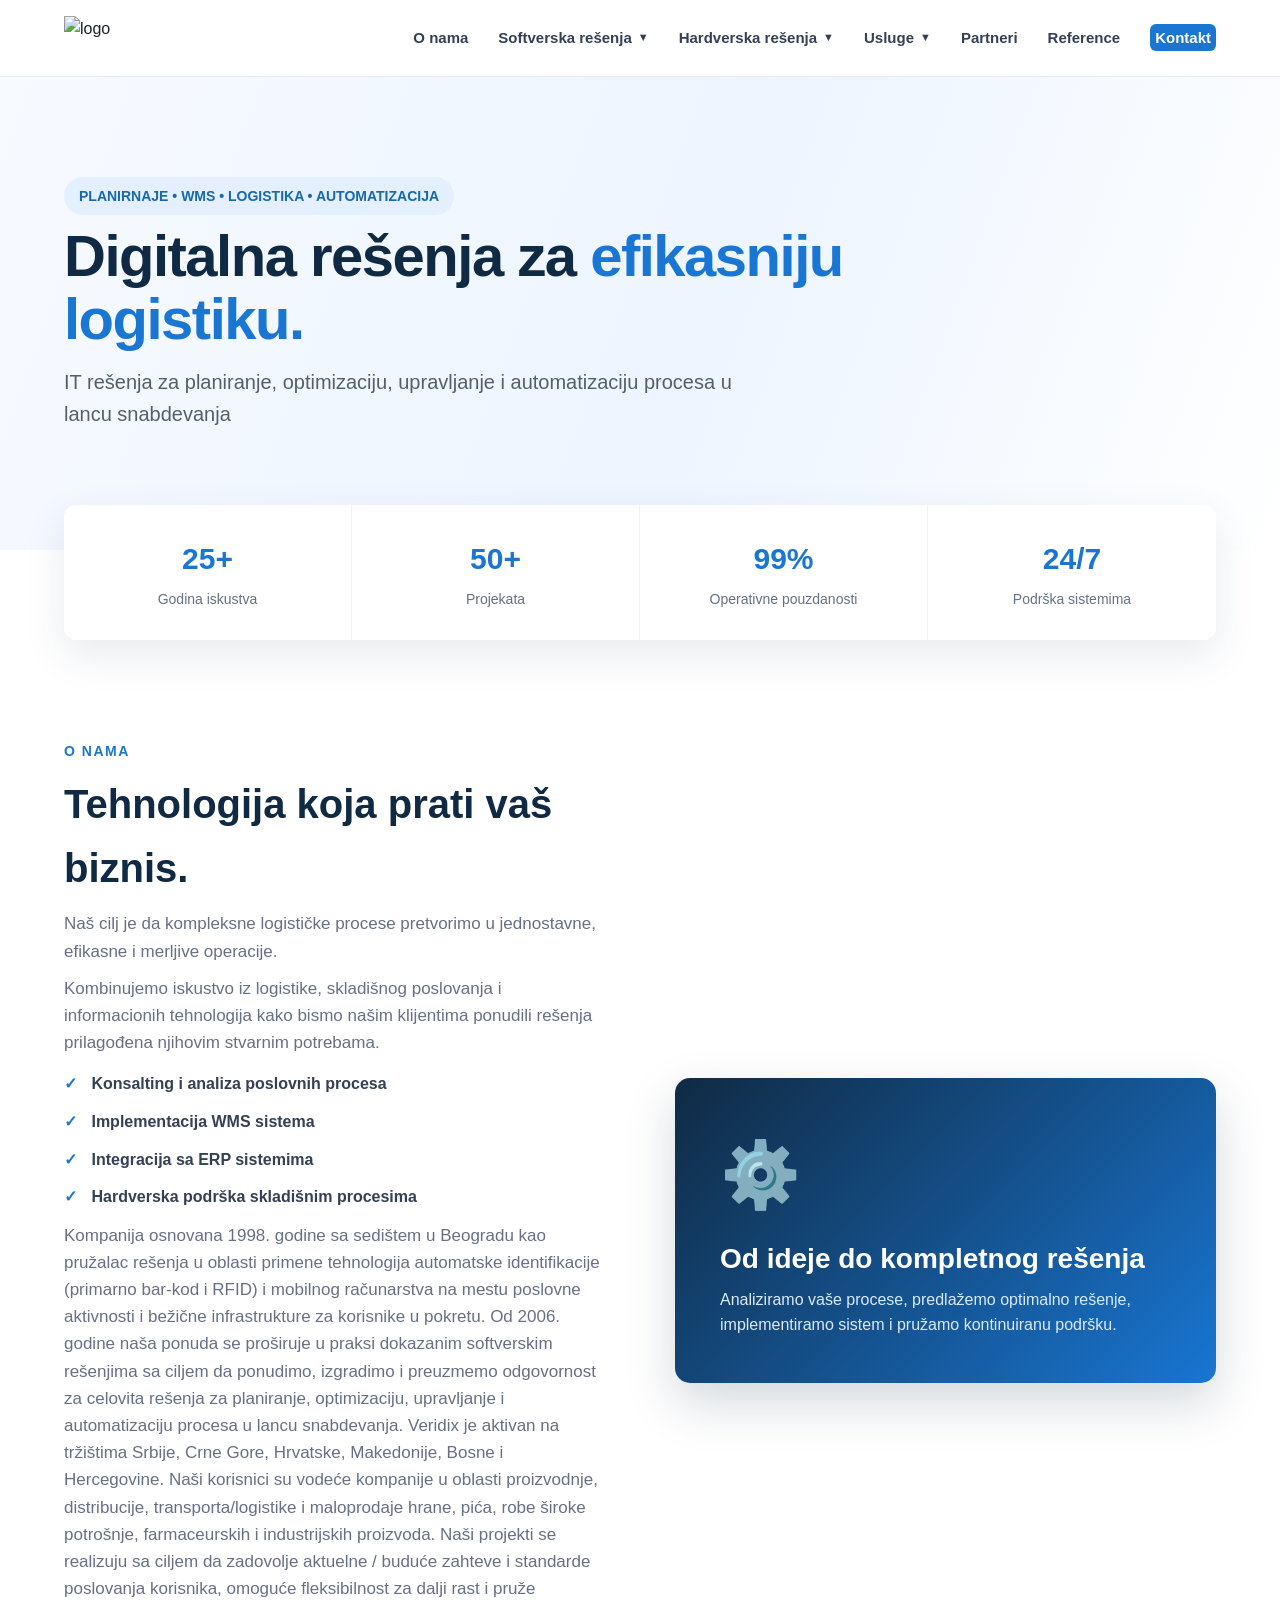
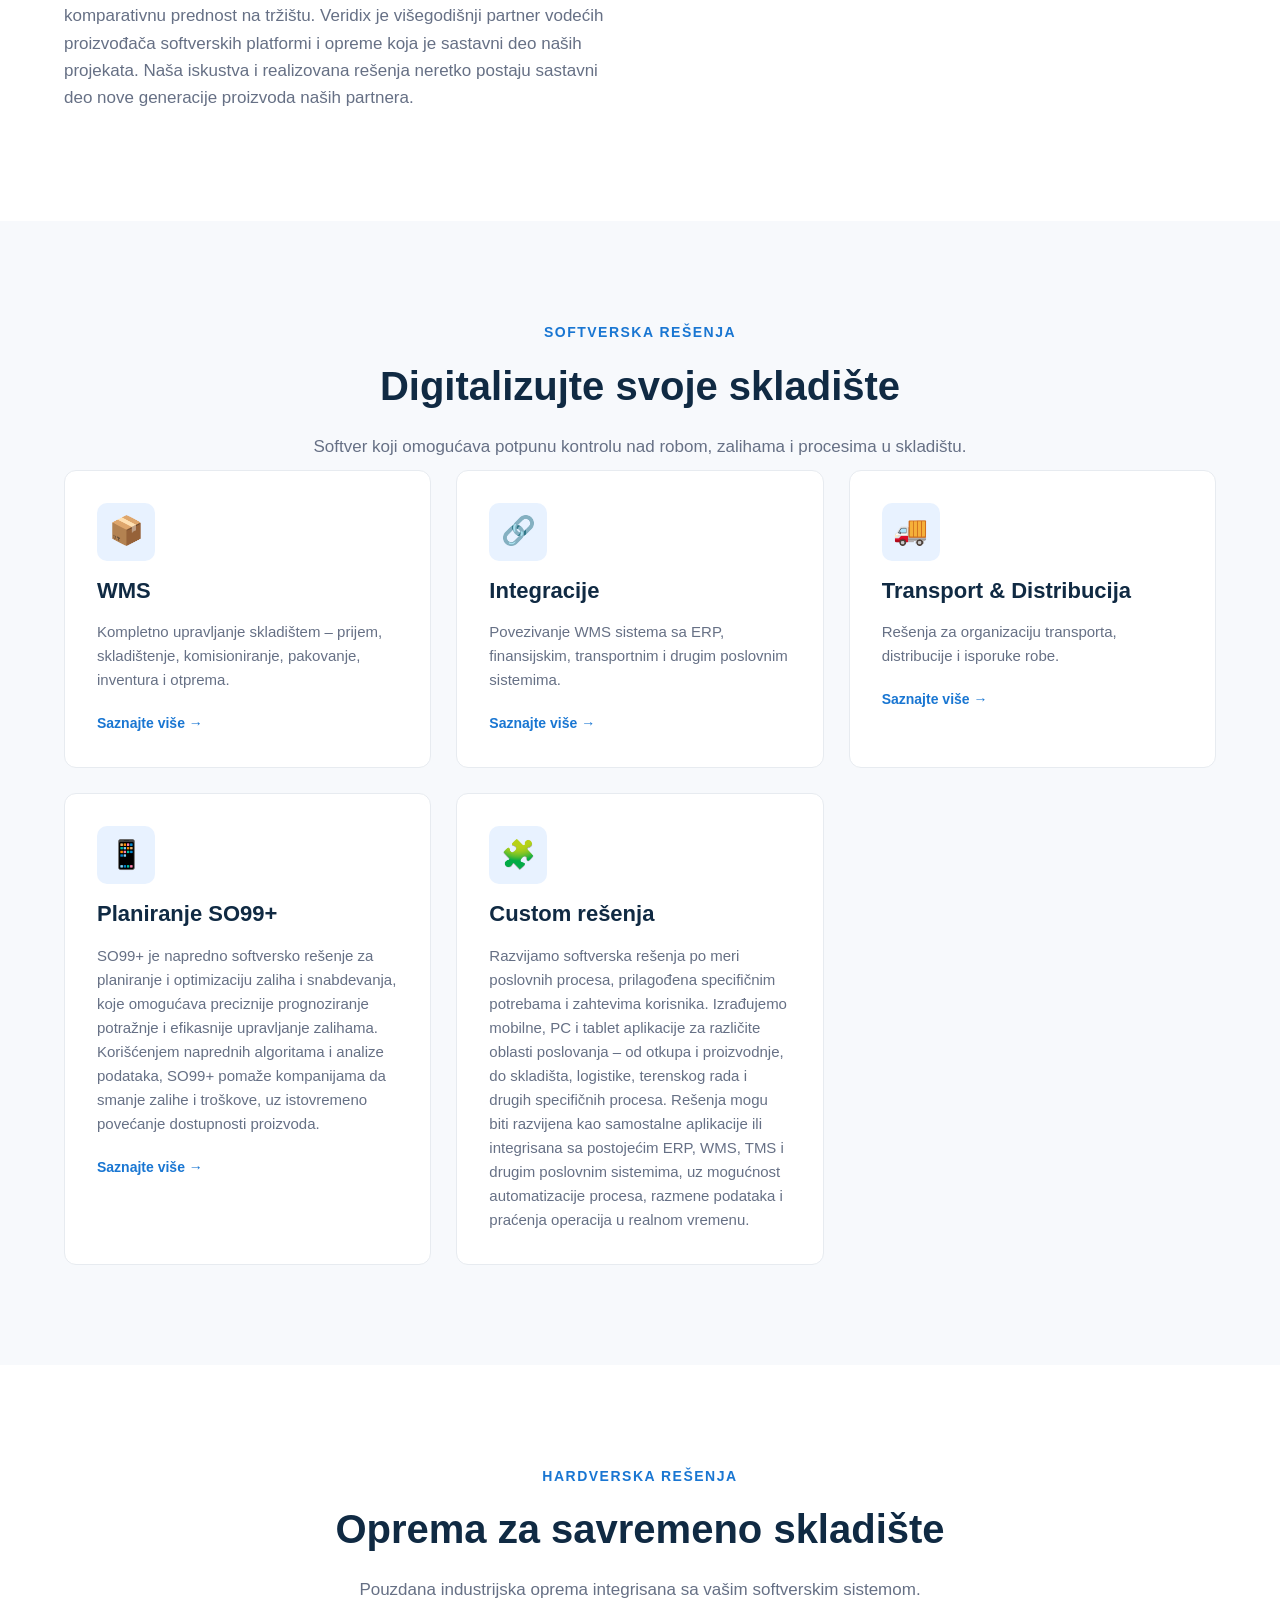
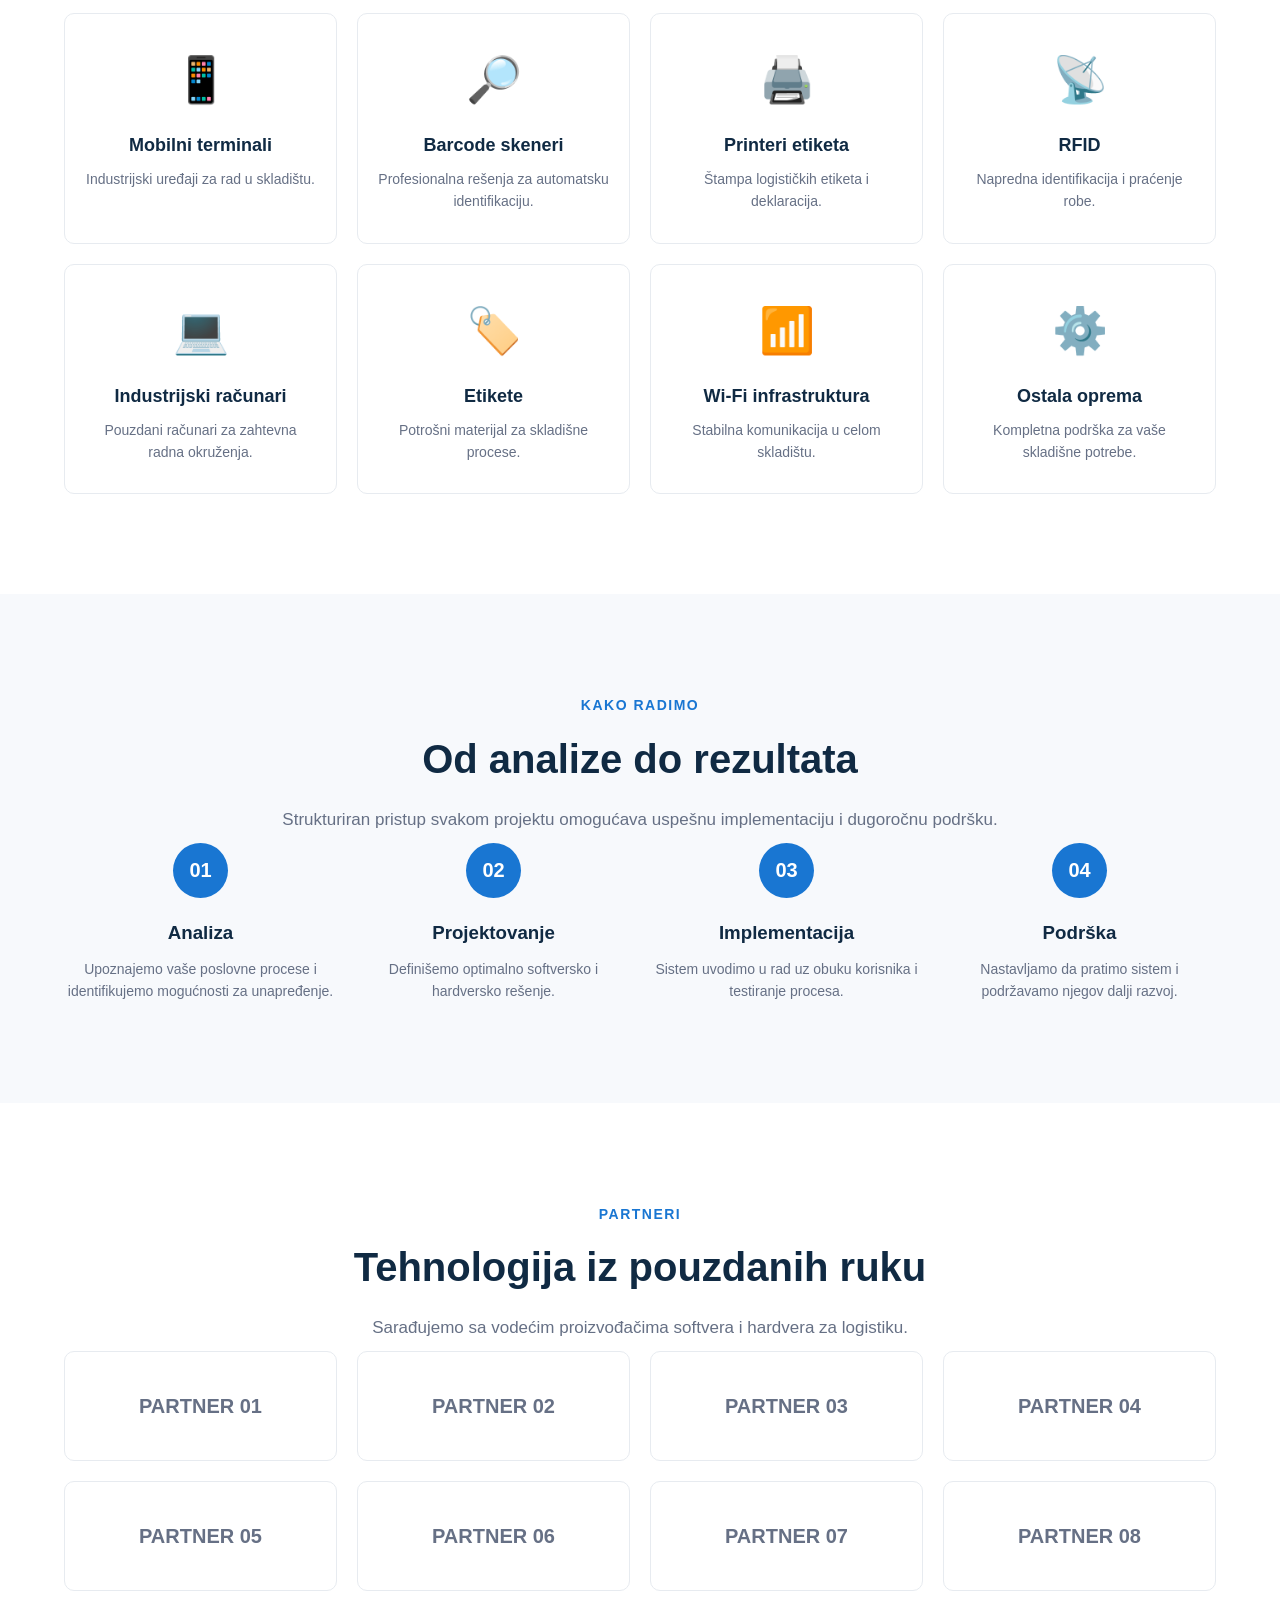
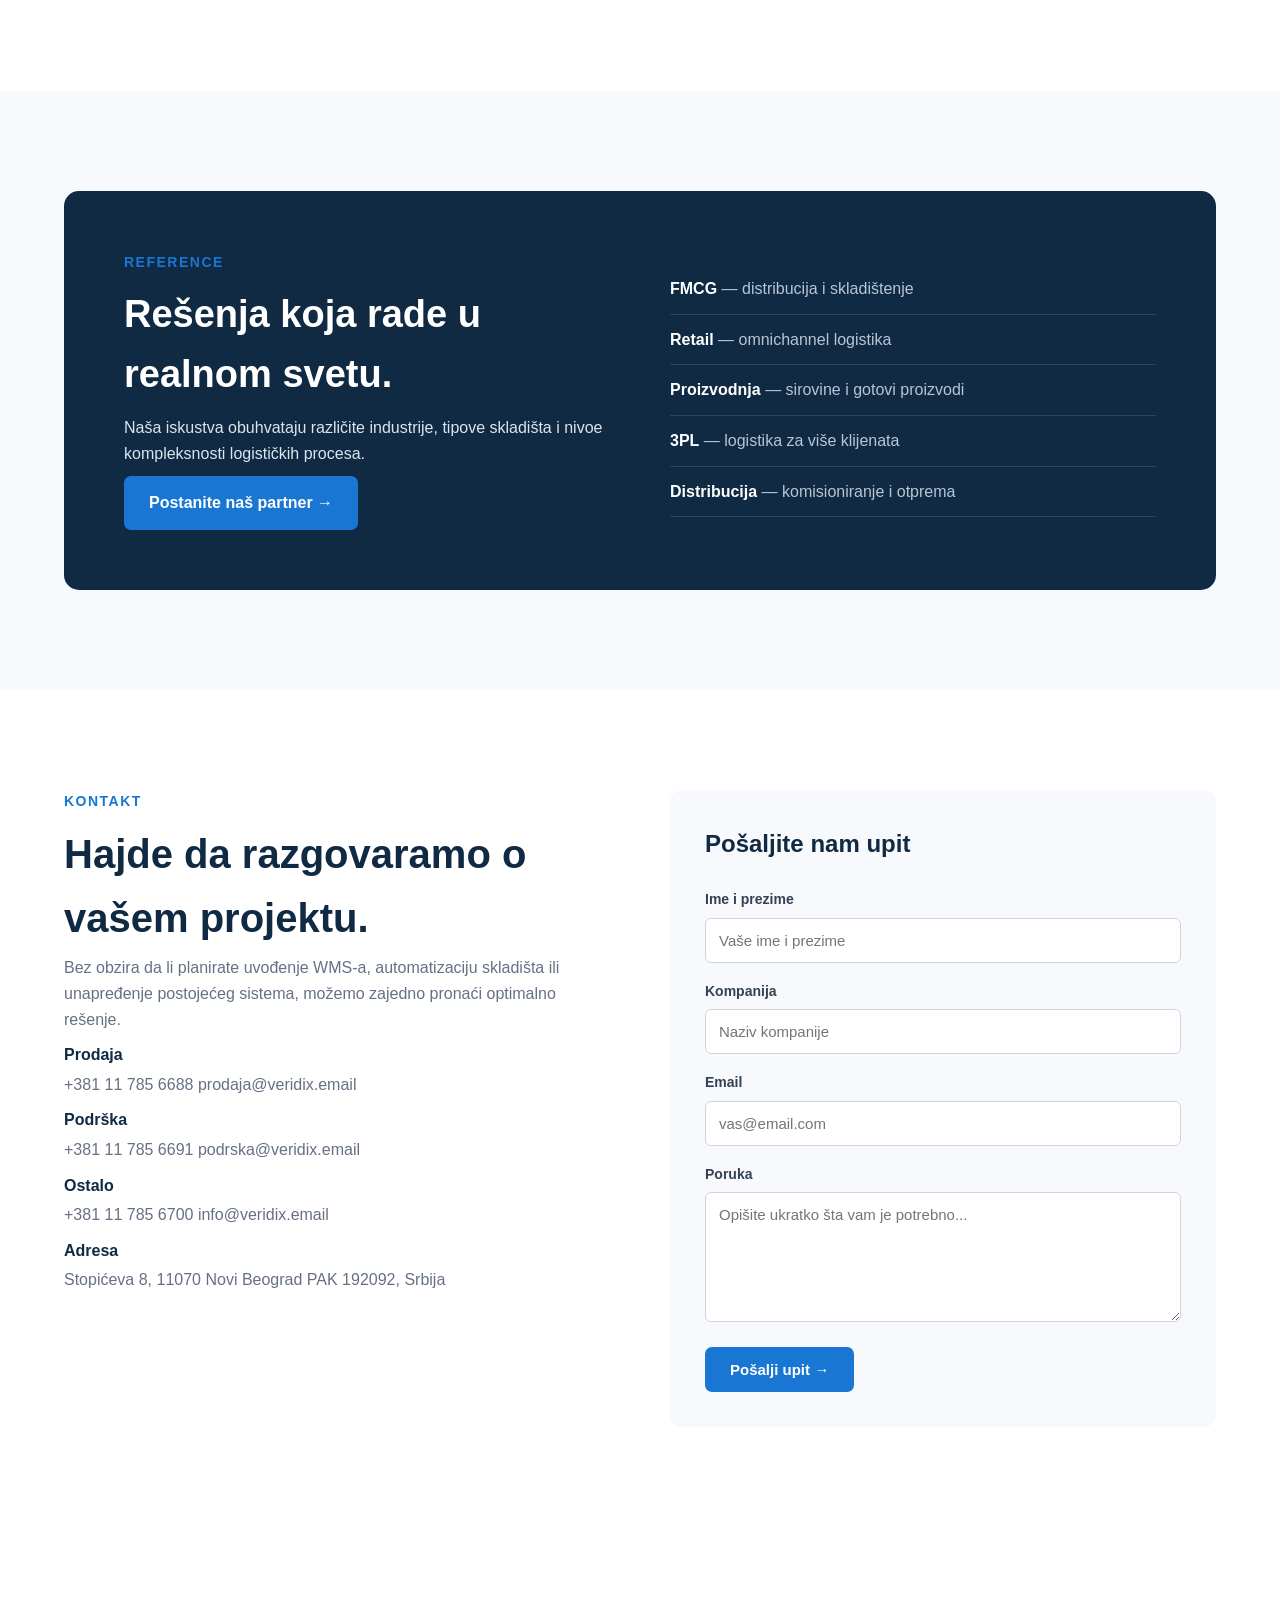
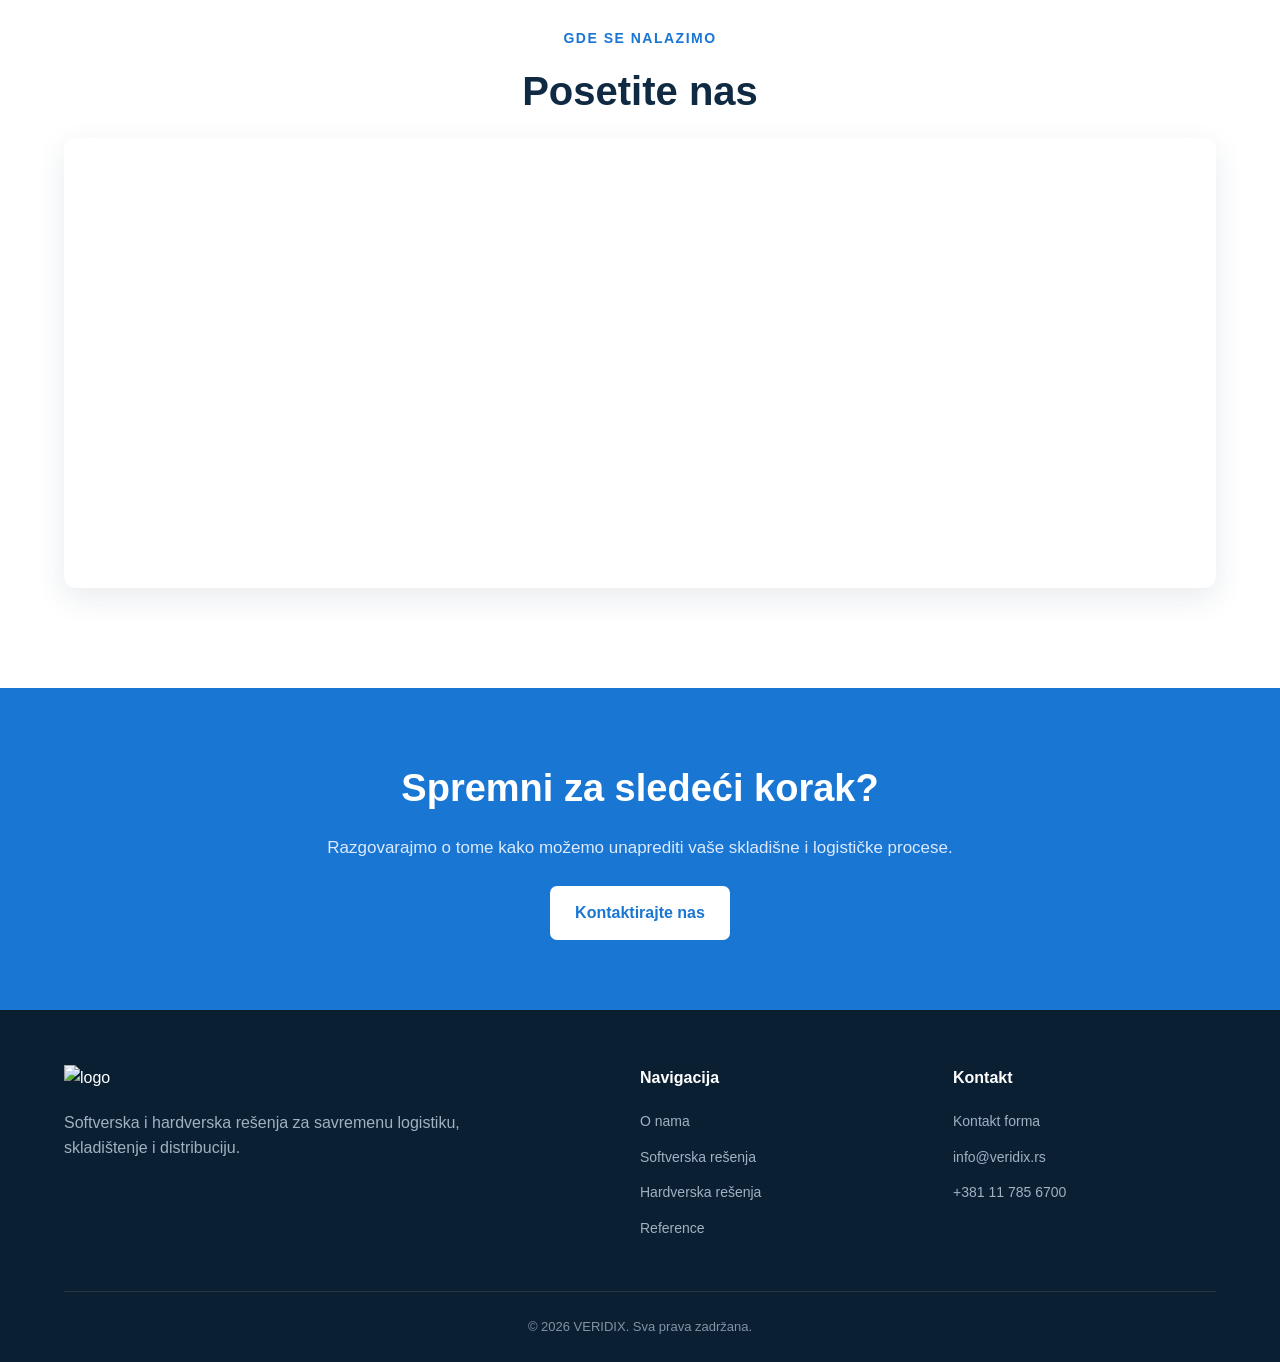
==== index.html @ 3cd13be2 "Update index.html" ====
<!DOCTYPE html>
<html lang="sr">
<head>
    <meta charset="UTF-8">
    <meta name="viewport" content="width=device-width, initial-scale=1.0">

    <title> Veridix | Digitalna rešenja za logistiku</title>

    <meta name="description"
          content="Softverska i hardverska rešenja za savremenu logistiku, skladištenje i distribuciju.">
    
    <link rel="stylesheet" href="css/style.css">
</head>


<body>


<!-- =====================================================
     NAVIGACIJA
===================================================== -->

<header>

    <div class="container navbar">

        <!--  <a href="index.html" class="logo">
            LOGIST<span>IX</span>
        </a>
             -->
            <a href="index.html" class="logo">
            <img src="https://veridix.info/img/vdx_logo.png" alt="logo">
            </a>
        
            <!-- HAMBURGER DUGME -->
            <button class="menu-toggle" aria-label="Otvori meni" aria-expanded="false" aria-label="Meni">
                <span></span>
                <span></span>
                <span></span>
            </button>
        
        <ul class="nav-links">
            

            
            <li>
                <a href="#about">O nama</a>
            </li>

                <li class="nav-dropdown">
            
                <a href="">
                    Softverska rešenja
                    <span class="nav-arrow">▼</span>
                </a>
            
                <div class="dropdown-menu">
            
                    <a href="pages/wms.html" class="dropdown-item">
                        <div class="dropdown-text">
                            <strong>WMS – Warehouse Management System</strong>
                            <span>
                               Mantis Logistic Vision Suite - Upravljanje skladištem i zalihama
                            </span>
                        </div>
            
                    </a>
            
            
                    <a href="pages/transport.html" class="dropdown-item">
                        <div class="dropdown-text">
                            <strong>Transport & Distribucija</strong>
                            <span>
                                Roadnet - Planiranje ruta i distribucije
                            </span>
                        </div>
            
                    </a>
            
            
                    <a href="https://www.toolsgroup.com/platform/" class="dropdown-item">
                        <div class="dropdown-text">
                            <strong>SCP - Planiranje</strong>
                            <span>
                               SO99+ - Prognoziranje potražnje i optimizacija zaliha
                            </span>
                        </div>
                    </a>
            
            
                    <a href="pages/custom.html" class="dropdown-item">
                        <div class="dropdown-text">
                            <strong>Custom rešenja</strong>
                            <span>
                                Mobilne, PC i tablet aplikacije po meri
                            </span>
                        </div>
                    </a>
            
                </div>
            
            </li>
                        
                        <!-- HARDVER Padajući meni-->
                        <li class="nav-dropdown">
            
                <a href="">
                    Hardverska rešenja
                    <span class="nav-arrow">▼</span>
                </a>
            
                <div class="dropdown-menu">
            
                    <a href="pages/wms.html" class="dropdown-item">
                        <div class="dropdown-text">
                            <strong>Industrijski štampači</strong>
                            <span>
                                Industrijski štampači, etikete, riboni...
                            </span>
                        </div>
            
                    </a>
            
            
                    <a href="pages/transport.html" class="dropdown-item">
                        <div class="dropdown-text">
                            <strong>Mobilni terminali/skeneri</strong>
                            <span>
                                RF uređaji, mobilni terminali, skeneri...
                            </span>
                        </div>
            
                    </a>
            
            
                    <a href="pages/reporting.html" class="dropdown-item">
                        <div class="dropdown-text">
                            <strong>WiFi oprema</strong>
                            <span>
                                Mrežna oprema...
                            </span>
                        </div>
            
                    </a>
            
            
                    <a href="pages/integracije.html" class="dropdown-item">
                        <div class="dropdown-text">
                            <strong>Etikete/Riboni</strong>
                            <span>
                                Sve vrste etiketa, ribona...
                            </span>
                        </div>
            
                    </a>
            
                </div>
            
            </li>

            <!-- Usluge Padajući meni-->
            <li class="nav-dropdown">
        
            <a href="">
                Usluge
                <span class="nav-arrow">▼</span>
            </a>
        
            <div class="dropdown-menu">
        
                <a href="pages/usluge.html" class="dropdown-item">
                    <div class="dropdown-text">
                        <strong>Uslužna štampa</strong>
                        <span>
                            Štampa svih vrsta etiketa...
                        </span>
                    </div>
                </a>
    
        
                <a href="pages/usluge.html" class="dropdown-item">
                    <div class="dropdown-text">
                        <strong>Projektovanje WiFi infrastrukture</strong>
                        <span>
                            Projektovanje mrežne infrastrukture za magacine, proizvodnje itd.
                        </span>
                    </div>
                </a>
        
        
                <a href="pages/usluge.html" class="dropdown-item">
                    <div class="dropdown-text">
                        <strong>Održavanje hardverske opreme</strong>
                        <span>
                            Održavanje industrijskih štampača, RF terminala...
                        </span>
                    </div>
        
                </a>
        
        
                <a href="pages/integracije.html" class="dropdown-item">
                    <div class="dropdown-text">
                        <strong>Ordžavanje SQL servera</strong>
                        <span>
                            SQL server...
                        </span>
                    </div>
        
                </a>
        
            </div>
        
            </li>

            <li>
                <a href="#partners">Partneri</a>
            </li>

            <li>
                <a href="#references">Reference</a>
            </li>

            <li>
                <a href="#contact" class="nav-contact">
                    Kontakt
                </a>
            </li>

        </ul>

    </div>

</header>



<!-- =====================================================
     HERO
===================================================== -->

<section class="hero">

    <div class="container">

        <div class="hero-content">

            <div class="hero-tag">
               PLANIRNAJE • WMS • LOGISTIKA • AUTOMATIZACIJA
            </div>

            <h1>
                Digitalna rešenja za
                <span>efikasniju logistiku.</span>
            </h1>

            <p>
IT rešenja za planiranje, optimizaciju, upravljanje i automatizaciju procesa u lancu snabdevanja
            </p>

        </div>

    </div>

</section>



<!-- =====================================================
     STATISTIKA
===================================================== -->

<div class="stats">

    <div class="container">

        <div class="stats-box">

            <div class="stat">
                <h3>25+</h3>
                <p>Godina iskustva</p>
            </div>

            <div class="stat">
                <h3>50+</h3>
                <p>Projekata</p>
            </div>

            <div class="stat">
                <h3>99%</h3>
                <p>Operativne pouzdanosti</p>
            </div>

            <div class="stat">
                <h3>24/7</h3>
                <p>Podrška sistemima</p>
            </div>

        </div>

    </div>

</div>



<!-- =====================================================
     O NAMA
===================================================== -->

<section id="about" class="about">

    <div class="container">

        <div class="about-grid">

            <div class="about-text">

                <div class="section-label">
                    O NAMA
                </div>

                <h2>
                    Tehnologija koja prati vaš biznis.
                </h2>

                <p>
                    Naš cilj je da kompleksne logističke procese
                    pretvorimo u jednostavne, efikasne i merljive
                    operacije.
                </p>

                <p>
                    Kombinujemo iskustvo iz logistike, skladišnog
                    poslovanja i informacionih tehnologija kako
                    bismo našim klijentima ponudili rešenja
                    prilagođena njihovim stvarnim potrebama.
                </p>

                <ul class="about-list">

                    <li>
                        Konsalting i analiza poslovnih procesa
                    </li>

                    <li>
                        Implementacija WMS sistema
                    </li>

                    <li>
                        Integracija sa ERP sistemima
                    </li>

                    <li>
                        Hardverska podrška skladišnim procesima
                    </li>
                </ul>
                    <p>
                        Kompanija osnovana 1998. godine sa sedištem u Beogradu kao pružalac rešenja u oblasti primene tehnologija automatske identifikacije (primarno bar-kod i RFID) i mobilnog računarstva na mestu poslovne aktivnosti i bežične infrastrukture za korisnike u pokretu. Od 2006. godine naša ponuda se proširuje u praksi dokazanim softverskim rešenjima sa ciljem da ponudimo, izgradimo i preuzmemo odgovornost za celovita rešenja za planiranje, optimizaciju, upravljanje i automatizaciju procesa u lancu snabdevanja.
Veridix je aktivan na tržištima Srbije, Crne Gore, Hrvatske, Makedonije, Bosne i Hercegovine. Naši korisnici su vodeće kompanije u oblasti proizvodnje, distribucije, transporta/logistike i maloprodaje hrane, pića, robe široke potrošnje, farmaceurskih i industrijskih proizvoda.
Naši projekti se realizuju sa ciljem da zadovolje aktuelne / buduće zahteve i standarde poslovanja korisnika, omoguće fleksibilnost za dalji rast i pruže komparativnu prednost na tržištu.
Veridix je višegodišnji partner vodećih proizvođača softverskih platformi i opreme koja je sastavni deo naših projekata. Naša iskustva i realizovana rešenja neretko postaju sastavni deo nove generacije proizvoda naših partnera.
                    </p>
                

            </div>


            <div class="about-box">

                <div class="big-icon">
                    ⚙️
                </div>

                <h3>
                    Od ideje do kompletnog rešenja
                </h3>

                <p>
                    Analiziramo vaše procese, predlažemo optimalno
                    rešenje, implementiramo sistem i pružamo
                    kontinuiranu podršku.
                </p>

            </div>

        </div>

    </div>

</section>



<!-- =====================================================
     SOFTVERSKA REŠENJA
===================================================== -->

<section id="software" class="software">

    <div class="container">

        <div class="section-header">

            <div class="section-label">
                SOFTVERSKA REŠENJA
            </div>

            <h2>
                Digitalizujte svoje skladište
            </h2>

            <p>
                Softver koji omogućava potpunu kontrolu nad
                robom, zalihama i procesima u skladištu.
            </p>

        </div>


        <div class="cards">


            <div class="card">

                <div class="card-icon">
                    📦
                </div>

                <h3>
                    WMS
                </h3>

                <p>
                    Kompletno upravljanje skladištem – prijem,
                    skladištenje, komisioniranje, pakovanje,
                    inventura i otprema.
                </p>

                <a href="wms.html" class="card-link">
                    Saznajte više →
                </a>

            </div>


            <div class="card">

                <div class="card-icon">
                    🔗
                </div>

                <h3>
                    Integracije
                </h3>

                <p>
                    Povezivanje WMS sistema sa ERP, finansijskim,
                    transportnim i drugim poslovnim sistemima.
                </p>

                <a href="pages/integracije.html" class="card-link">
                    Saznajte više →
                </a>

            </div>


            <div class="card">

                <div class="card-icon">
                    🚚
                </div>

                <h3>
                    Transport & Distribucija
                </h3>

                <p>
                    Rešenja za organizaciju transporta,
                    distribucije i isporuke robe.
                </p>

                <a href="pages/transport.html" class="card-link">
                    Saznajte više →
                </a>

            </div>



            <div class="card">

                <div class="card-icon">
                    📱
                </div>

                <h3>
                    Planiranje SO99+
                </h3>

                <p>
                SO99+ je napredno softversko rešenje za planiranje i optimizaciju zaliha i snabdevanja, koje omogućava preciznije prognoziranje potražnje i efikasnije upravljanje zalihama. 
                Korišćenjem naprednih algoritama i analize podataka, SO99+ pomaže kompanijama da smanje zalihe i troškove, uz istovremeno povećanje dostupnosti proizvoda.
                </p>

                <a href="https://www.toolsgroup.com/platform/" class="card-link">
                    Saznajte više →
                </a>

            </div>

            <div class="card">

                <div class="card-icon">
                    🧩
                </div>

                <h3>
                    Custom rešenja
                </h3>

                <p>
                Razvijamo softverska rešenja po meri poslovnih procesa, prilagođena specifičnim potrebama i zahtevima korisnika. Izrađujemo mobilne, PC i tablet aplikacije za različite oblasti poslovanja – od otkupa i proizvodnje, do skladišta, logistike, terenskog rada i drugih specifičnih procesa.
                Rešenja mogu biti razvijena kao samostalne aplikacije ili integrisana sa postojećim ERP, WMS, TMS i drugim poslovnim sistemima, uz mogućnost automatizacije procesa, razmene podataka i praćenja operacija u realnom vremenu.
                </p>



            </div>

        </div>

    </div>

</section>



<!-- =====================================================
     HARDVERSKA REŠENJA
===================================================== -->

<section id="hardware" class="hardware">

    <div class="container">

        <div class="section-header">

            <div class="section-label">
                HARDVERSKA REŠENJA
            </div>

            <h2>
                Oprema za savremeno skladište
            </h2>

            <p>
                Pouzdana industrijska oprema integrisana sa
                vašim softverskim sistemom.
            </p>

        </div>

<div class="hardware-grid">


    <a href="https://www.zebra.com/us/en/products/mobile-computers.html"
       class="hardware-card"
       target="_blank"
       rel="noopener">

        <div class="hardware-icon">
            📱
        </div>

        <h3>
            Mobilni terminali
        </h3>

        <p>
            Industrijski uređaji za rad u skladištu.
        </p>

    </a>



    <a href="https://www.zebra.com/us/en/products/scanners.html"
       class="hardware-card"
       target="_blank"
       rel="noopener">

        <div class="hardware-icon">
            🔎
        </div>

        <h3>
            Barcode skeneri
        </h3>

        <p>
            Profesionalna rešenja za automatsku identifikaciju.
        </p>

    </a>



    <a href="https://www.zebra.com/us/en/products/printers.html"
       class="hardware-card"
       target="_blank"
       rel="noopener">

        <div class="hardware-icon">
            🖨️
        </div>

        <h3>
            Printeri etiketa
        </h3>

        <p>
            Štampa logističkih etiketa i deklaracija.
        </p>

    </a>



    <a href="https://www.zebra.com/us/en/products/rfid.html"
       class="hardware-card"
       target="_blank"
       rel="noopener">

        <div class="hardware-icon">
            📡
        </div>

        <h3>
            RFID
        </h3>

        <p>
            Napredna identifikacija i praćenje robe.
        </p>

    </a>



    <a href="https://www.zebra.com/us/en/products/mobile-computers.html"
       class="hardware-card"
       target="_blank"
       rel="noopener">

        <div class="hardware-icon">
            💻
        </div>

        <h3>
            Industrijski računari
        </h3>

        <p>
            Pouzdani računari za zahtevna radna okruženja.
        </p>

    </a>



    <a href="https://www.zebra.com/us/en/products/supplies.html"
       class="hardware-card"
       target="_blank"
       rel="noopener">

        <div class="hardware-icon">
            🏷️
        </div>

        <h3>
            Etikete
        </h3>

        <p>
            Potrošni materijal za skladišne procese.
        </p>

    </a>



    <div class="hardware-card">

        <div class="hardware-icon">
            📶
        </div>

        <h3>
            Wi-Fi infrastruktura
        </h3>

        <p>
            Stabilna komunikacija u celom skladištu.
        </p>

    </div>



    <a href="https://www.zebra.com/us/en/products.html"
       class="hardware-card"
       target="_blank"
       rel="noopener">

        <div class="hardware-icon">
            ⚙️
        </div>

        <h3>
            Ostala oprema
        </h3>

        <p>
            Kompletna podrška za vaše skladišne potrebe.
        </p>

    </a>


</div>

    </div>

</section>



<!-- =====================================================
     PROCES
===================================================== -->

<section class="process">

    <div class="container">

        <div class="section-header">

            <div class="section-label">
                KAKO RADIMO
            </div>

            <h2>
                Od analize do rezultata
            </h2>

            <p>
                Strukturiran pristup svakom projektu omogućava
                uspešnu implementaciju i dugoročnu podršku.
            </p>

        </div>


        <div class="process-grid">


            <div class="process-item">

                <div class="process-number">
                    01
                </div>

                <h3>
                    Analiza
                </h3>

                <p>
                    Upoznajemo vaše poslovne procese i identifikujemo
                    mogućnosti za unapređenje.
                </p>

            </div>



            <div class="process-item">

                <div class="process-number">
                    02
                </div>

                <h3>
                    Projektovanje
                </h3>

                <p>
                    Definišemo optimalno softversko i hardversko
                    rešenje.
                </p>

            </div>



            <div class="process-item">

                <div class="process-number">
                    03
                </div>

                <h3>
                    Implementacija
                </h3>

                <p>
                    Sistem uvodimo u rad uz obuku korisnika
                    i testiranje procesa.
                </p>

            </div>



            <div class="process-item">

                <div class="process-number">
                    04
                </div>

                <h3>
                    Podrška
                </h3>

                <p>
                    Nastavljamo da pratimo sistem i podržavamo
                    njegov dalji razvoj.
                </p>

            </div>


        </div>

    </div>

</section>



<!-- =====================================================
     PARTNERI
===================================================== -->

<section id="partners" class="partners">

    <div class="container">

        <div class="section-header">

            <div class="section-label">
                PARTNERI
            </div>

            <h2>
                Tehnologija iz pouzdanih ruku
            </h2>

            <p>
                Sarađujemo sa vodećim proizvođačima softvera
                i hardvera za logistiku.
            </p>

        </div>


        <div class="partner-grid">

            <div class="partner">
                PARTNER 01
            </div>

            <div class="partner">
                PARTNER 02
            </div>

            <div class="partner">
                PARTNER 03
            </div>

            <div class="partner">
                PARTNER 04
            </div>

            <div class="partner">
                PARTNER 05
            </div>

            <div class="partner">
                PARTNER 06
            </div>

            <div class="partner">
                PARTNER 07
            </div>

            <div class="partner">
                PARTNER 08
            </div>

        </div>

    </div>

</section>



<!-- =====================================================
     REFERENCE
===================================================== -->

<section id="references" class="references">

    <div class="container">

        <div class="reference-box">


            <div>

                <div class="section-label">
                    REFERENCE
                </div>

                <h2>
                    Rešenja koja rade u realnom svetu.
                </h2>

                <p>
                    Naša iskustva obuhvataju različite industrije,
                    tipove skladišta i nivoe kompleksnosti logističkih
                    procesa.
                </p>

                <a href="#contact" class="btn btn-primary">
                    Postanite naš partner →
                </a>

            </div>



            <div>

                <ul class="reference-list">

                    <li>
                        <strong>FMCG</strong>
                        <span> — distribucija i skladištenje</span>
                    </li>

                    <li>
                        <strong>Retail</strong>
                        <span> — omnichannel logistika</span>
                    </li>

                    <li>
                        <strong>Proizvodnja</strong>
                        <span> — sirovine i gotovi proizvodi</span>
                    </li>

                    <li>
                        <strong>3PL</strong>
                        <span> — logistika za više klijenata</span>
                    </li>

                    <li>
                        <strong>Distribucija</strong>
                        <span> — komisioniranje i otprema</span>
                    </li>

                </ul>

            </div>


        </div>

    </div>

</section>



<!-- =====================================================
     KONTAKT
===================================================== -->

<section id="contact" class="contact">

    <div class="container">

        <div class="contact-grid">


            <div class="contact-info">

                <div class="section-label">
                    KONTAKT
                </div>

                <h2>
                    Hajde da razgovaramo o vašem projektu.
                </h2>

                <p>
                    Bez obzira da li planirate uvođenje WMS-a,
                    automatizaciju skladišta ili unapređenje
                    postojećeg sistema, možemo zajedno pronaći
                    optimalno rešenje.
                </p>


                <div class="contact-item">

                    <strong>
                        Prodaja
                    </strong>

                    <span>
                        +381 11 785 6688 prodaja@veridix.email
                    </span>

                </div>
                

                <div class="contact-item">

                    <strong>
                        Podrška
                    </strong>

                    <span>
                        +381 11 785 6691 podrska@veridix.email
                    </span>

                </div>
                
                <div class="contact-item">

                    <strong>
                        Ostalo
                    </strong>

                    <span>
                        +381 11 785 6700 info@veridix.email
                    </span>

                </div>


                <div class="contact-item">

                    <strong>
                        Adresa
                    </strong>

                    <span>
                        Stopićeva 8, 11070 Novi Beograd PAK 192092, Srbija
                    </span>

                </div>


            </div>



<!--kontakt forma-->
        <div class="contact-form">
        
            <h3>
                Pošaljite nam upit
            </h3>
        
            <form
                action="https://api.web3forms.com/submit"
                method="POST"
            >
        
                <!-- Web3Forms -->
                <input
                    type="hidden"
                    name="access_key"
                    value="27c012ab-0d1d-476a-9fe5-9c82bd09f000"
                >
        
                <!-- Naslov emaila koji ćeš dobiti -->
                <input
                    type="hidden"
                    name="subject"
                    value="Novi upit sa sajta"
                >
        
                <!-- Ime -->
                <div class="form-group">
        
                    <label>
                        Ime i prezime
                    </label>
        
                    <input
                        type="text"
                        name="name"
                        placeholder="Vaše ime i prezime"
                        required
                    >
        
                </div>
        
        
                <!-- Kompanija -->
                <div class="form-group">
        
                    <label>
                        Kompanija
                    </label>
        
                    <input
                        type="text"
                        name="company"
                        placeholder="Naziv kompanije"
                    >
        
                </div>
        
        
                <!-- Email -->
                <div class="form-group">
        
                    <label>
                        Email
                    </label>
        
                    <input
                        type="email"
                        name="email"
                        placeholder="vas@email.com"
                        required
                    >
        
                </div>
        
        
                <!-- Poruka -->
                <div class="form-group">
        
                    <label>
                        Poruka
                    </label>
        
                    <textarea
                        name="message"
                        placeholder="Opišite ukratko šta vam je potrebno..."
                        required
                    ></textarea>
        
                </div>
        
        
                <!-- Dugme -->
                <button
                    type="submit"
                    class="btn btn-primary form-button"
                >
                    Pošalji upit →
                </button>
        
            </form>
        
        </div>

        </div>

    </div>


</section>


<!-- =====================================================
     GOOGLE MAPA
===================================================== -->

<section class="map-section">

    <div class="container">

        <div class="section-header">

            <div class="section-label">
                GDE SE NALAZIMO
            </div>

            <h2>
                Posetite nas
            </h2>

        </div>

        <div class="map-container">

            <iframe
                src="https://www.google.com/maps/embed?pb=!1m18!1m12!1m3!1d1732.93747608789!2d20.38416328164372!3d44.827711556579835!2m3!1f0!2f0!3f0!3m2!1i1024!2i768!4f13.1!3m3!1m2!1s0x475a6f7c10ce3607%3A0x78588f4cd49a8718!2sVeridix!5e1!3m2!1sen!2srs!4v1788175835070!5m2!1sen!2srs"
                width="100%"
                height="450"
                style="border:0;"
                allowfullscreen=""
                loading="lazy"
                referrerpolicy="no-referrer-when-downgrade">
            </iframe>

        </div>

    </div>

</section>


<!-- =====================================================
     CTA
===================================================== -->

<section class="cta">

    <div class="container">

        <h2>
            Spremni za sledeći korak?
        </h2>

        <p>
            Razgovarajmo o tome kako možemo unaprediti
            vaše skladišne i logističke procese.
        </p>

        <a href="#contact" class="btn">
            Kontaktirajte nas
        </a>

    </div>

</section>



<!-- =====================================================
     FOOTER
===================================================== -->

<footer>

    <div class="container">

        <div class="footer-grid">


            <div>

             <!--   <div class="footer-logo">
                    LOGIST<span>IX</span>
                </div>
                -->
                <a href="index.html" class="logo">
                <img src="https://veridix.info/img/vdx_logo.png" alt="logo">
                </a>

                <p class="footer-about">
                    Softverska i hardverska rešenja za savremenu
                    logistiku, skladištenje i distribuciju.
                </p>

            </div>
        

            <div class="footer-column">

                <h4>
                    Navigacija
                </h4>

                <ul>

                    <li>
                        <a href="#about">
                            O nama
                        </a>
                    </li>

                    <li>
                        <a href="#software">
                            Softverska rešenja
                        </a>
                    </li>

                    <li>
                        <a href="#hardware">
                            Hardverska rešenja
                        </a>
                    </li>

                    <li>
                        <a href="#references">
                            Reference
                        </a>
                    </li>

                </ul>

            </div>


            <div class="footer-column">

                <h4>
                    Kontakt
                </h4>

                <ul>

                    <li>
                        <a href="#contact">
                            Kontakt forma
                        </a>
                    </li>

                    <li>
                        <a href="#">
                            info@veridix.rs
                        </a>
                    </li>

                    <li>
                        <a href="#">
                            +381 11 785 6700
                        </a>
                    </li>

                </ul>

            </div>


        </div>


        <div class="footer-bottom">

            © 2026 VERIDIX. Sva prava zadržana.

        </div>

    </div>

</footer>


    <script src="js/main.js"></script>
</body>
    

</html>
---- css/style.css ----
/* =====================================================
   OSNOVNA PODEŠAVANJA
===================================================== */

* {
    margin: 0;
    padding: 0;
    box-sizing: border-box;
}

html {
    scroll-behavior: smooth;
}

body {
    font-family: Arial, Helvetica, sans-serif;
    color: #172033;
    background: #ffffff;
    line-height: 1.6;
}

a {
    text-decoration: none;
    color: inherit;
}

.container {
    width: 90%;
    max-width: 1200px;
    margin: 0 auto;
}


/* =====================================================
   POZADINSKI LOGO
===================================================== */

body::before {
    content: "";
    position: fixed;
    top: 0;
    left: 0;
    width: 100%;
    height: 100%;

    background-image: url("https://veridix.info/img/vdx_logo.png");
    background-repeat: repeat;
    background-size: 100vw 100vw;

    opacity: 0.04;

    pointer-events: none;
    z-index: 0;
}


/* =====================================================
   NAVIGACIJA
===================================================== */

header {
    position: sticky;
    top: 0;
    z-index: 1000;

    background: rgba(255, 255, 255, 0.96);
    border-bottom: 1px solid #e8ebf0;

    backdrop-filter: blur(10px);
}

.navbar {
    height: 76px;

    display: flex;
    align-items: center;
    justify-content: space-between;
}


/* LOGO */

.logo img {
    height: 45px;
    width: auto;
    display: block;
}

.logo span {
    color: #1976d2;
}


/* GLAVNI LINKOVI */

.nav-links {
    display: flex;
    align-items: center;
    gap: 30px;

    list-style: none;
}

.nav-links a {
    font-size: 15px;
    font-weight: 600;
    color: #344054;

    transition: 0.3s;
}

.nav-links a:hover {
    color: #1976d2;
}


/* KONTAKT */

.nav-contact {
    padding: 5px 5px;

    border-radius: 6px;
    background: #1976d2;

    color: white !important;
}

.nav-contact:hover {
    background: #125ca8;
}


/* =====================================================
   HAMBURGER
===================================================== */

.menu-toggle {
    display: none;

    flex-direction: column;
    justify-content: space-between;

    width: 26px;
    height: 20px;

    background: none;
    border: none;

    cursor: pointer;
    padding: 0;

    z-index: 1100;
}

.menu-toggle span {
    display: block;

    width: 100%;
    height: 3px;

    background: #102a43;
    border-radius: 2px;

    transition: 0.3s;
}


/* X ANIMACIJA */

.menu-toggle.active span:nth-child(1) {
    transform: translateY(8.5px) rotate(45deg);
}

.menu-toggle.active span:nth-child(2) {
    opacity: 0;
}

.menu-toggle.active span:nth-child(3) {
    transform: translateY(-8.5px) rotate(-45deg);
}


/* =====================================================
   MAPA
===================================================== */

.map-container {
    width: 100%;

    border-radius: 12px;
    overflow: hidden;

    box-shadow: 0 10px 30px rgba(30, 60, 90, 0.10);
}

.map-container iframe {
    display: block;

    width: 100%;

    border: 0;
}


/* =====================================================
   HERO
===================================================== */

.hero {
    min-height: 100px;

    display: flex;
    align-items: center;

    background:
        linear-gradient(
            110deg,
            #f7faff 0%,
            #edf5ff 55%,
            #ffffff 100%
        );
}

.hero-content {
    max-width: 780px;
}

.hero-tag {
    display: inline-block;

    margin-bottom: 10px;
    padding: 8px 15px;

    border-radius: 30px;

    background: #e4f0ff;
    color: #1769aa;

    font-size: 14px;
    font-weight: 700;
}

.hero h1 {
    font-size: 58px;
    line-height: 1.08;

    margin-bottom: 15px;

    color: #102a43;

    letter-spacing: -1.5px;
}

.hero h1 span {
    color: #1976d2;
}

.hero p {
    max-width: 700px;

    font-size: 20px;
    color: #52606d;

    margin-bottom: 20px;
}

.hero-buttons {
    display: flex;
    gap: 15px;

    flex-wrap: wrap;
}


/* =====================================================
   DUGMAD
===================================================== */

.btn {
    display: inline-block;

    padding: 14px 25px;

    border-radius: 7px;

    font-weight: 700;

    transition: 0.3s;
}

.btn-primary {
    background: #1976d2;
    color: white;
}

.btn-primary:hover {
    background: #125ca8;
    transform: translateY(-2px);
}

.btn-secondary {
    border: 1px solid #c9d3df;

    background: white;
    color: #344054;
}

.btn-secondary:hover {
    border-color: #1976d2;
    color: #1976d2;
}


/* =====================================================
   STATISTIKA
===================================================== */

.stats {
    margin-top: -45px;

    position: relative;
    z-index: 5;
}

.stats-box {
    background: white;

    border-radius: 12px;

    box-shadow: 0 15px 40px rgba(30, 60, 90, 0.10);

    display: grid;
    grid-template-columns: repeat(4, 1fr);

    overflow: hidden;
}

.stat {
    padding: 30px;

    text-align: center;

    border-right: 1px solid #edf0f4;
}

.stat:last-child {
    border-right: none;
}

.stat h3 {
    font-size: 30px;

    color: #1976d2;

    margin-bottom: 5px;
}

.stat p {
    font-size: 14px;
    color: #667085;
}


/* =====================================================
   SEKCIJE
===================================================== */

section {
    padding: 100px 0;
}

.section-header {
    max-width: 750px;

    margin: 0 auto 10px;

    text-align: center;
}

.section-label {
    color: #1976d2;

    font-size: 14px;
    font-weight: 800;

    text-transform: uppercase;
    letter-spacing: 1.5px;

    margin-bottom: 10px;
}

.section-header h2 {
    font-size: 40px;

    color: #102a43;

    margin-bottom: 15px;
}

.section-header p {
    color: #667085;

    font-size: 17px;
}


/* =====================================================
   DROPDOWN NAVIGACIJA
===================================================== */

.nav-dropdown {
    position: relative;
}

.nav-dropdown > a {
    display: flex;
    align-items: center;

    gap: 6px;

    cursor: pointer;
}

.nav-arrow {
    font-size: 11px;

    transition: 0.3s;
}

.nav-dropdown:hover .nav-arrow {
    transform: rotate(180deg);
}


/* DROPDOWN */

.dropdown-menu {
    position: absolute;

    top: calc(100% + 0px);
    left: 100%;

    transform: translateX(-50%) translateY(10px);

    width: 650px;

    padding: 0;

    background: #eaf3fd;

    border: 1px solid #d6e6f8;
    border-radius: 0;

    box-shadow: 0 20px 45px rgba(16, 42, 67, 0.14);

    display: grid;
    grid-template-columns: 1fr;

    gap: 0;

    text-align: left;

    opacity: 0;
    visibility: hidden;
    pointer-events: none;

    transition: 0.25s ease;
}


/* DESKTOP - OTVARANJE NA HOVER */

.nav-dropdown:hover .dropdown-menu {
    opacity: 1;
    visibility: visible;
    pointer-events: auto;

    transform: translateX(-50%) translateY(0);
}


/* STAVKA DROPDOWNA */

.dropdown-item {
    display: flex;

    flex-direction: row;

    align-items: center;
    justify-content: flex-start;

    gap: 14px;

    padding: 15px 18px;

    border-radius: 0;

    background: #eaf3fd;

    transition: 0.2s;
}

.dropdown-item:hover {
    background: #6A87D9;
}

.dropdown-item:hover .dropdown-text strong,
.dropdown-item:hover .dropdown-text span {
    color: #ffffff;
}


/* IKONA */

.dropdown-icon {
    width: 42px;
    height: 42px;

    flex-shrink: 0;

    display: flex;
    align-items: center;
    justify-content: center;

    border-radius: 0;

    background: #eaf3fd;

    font-size: 20px;
}


/* TEKST */

.dropdown-text {
    text-align: left;
}

.dropdown-text strong {
    display: block;

    color: #102a43;

    font-size: 15px;

    margin-bottom: 3px;

    transition: 0.2s;
}

.dropdown-text span {
    display: block;

    color: #667085;

    font-size: 12px;
    line-height: 1.4;

    transition: 0.2s;
}


/* =====================================================
   O NAMA
===================================================== */

.about {
    background: white;
}

.about-grid {
    display: grid;

    grid-template-columns: 1fr 1fr;

    gap: 70px;

    align-items: center;
}

.about-text h2 {
    font-size: 40px;

    color: #102a43;

    margin-bottom: 10px;
}

.about-text p {
    color: #667085;

    margin-bottom: 10px;

    font-size: 17px;
}

.about-list {
    list-style: none;

    margin-top: 15px;
}

.about-list li {
    margin-bottom: 12px;

    font-weight: 600;

    color: #344054;
}

.about-list li::before {
    content: "✓";

    display: inline-block;

    margin-right: 10px;

    color: #1976d2;

    font-weight: bold;
}

.about-box {
    min-height: 100px;

    border-radius: 15px;

    background:
        linear-gradient(
            135deg,
            #102a43,
            #1976d2
        );

    padding: 45px;

    color: white;

    display: flex;
    flex-direction: column;
    justify-content: center;

    box-shadow: 0 20px 50px rgba(16, 42, 67, 0.18);
}

.about-box .big-icon {
    font-size: 65px;

    margin-bottom: 10px;
}

.about-box h3 {
    font-size: 28px;

    margin-bottom: 5px;
}

.about-box p {
    color: #dbeafe;
}


/* =====================================================
   SOFTVER
===================================================== */

.software {
    background: #f7f9fc;
}

.cards {
    display: grid;

    grid-template-columns: repeat(3, 1fr);

    gap: 25px;
}

.card {
    background: white;

    border: 1px solid #e7ebf0;
    border-radius: 12px;

    padding: 32px;

    transition: 0.3s;
}

.card:hover {
    transform: translateY(-7px);

    box-shadow: 0 15px 35px rgba(30, 60, 90, 0.10);

    border-color: #cbdff5;
}

.card-icon {
    width: 58px;
    height: 58px;

    border-radius: 10px;

    background: #e8f2ff;

    display: flex;
    align-items: center;
    justify-content: center;

    font-size: 28px;

    margin-bottom: 12px;
}

.card h3 {
    font-size: 22px;

    color: #102a43;

    margin-bottom: 12px;
}

.card p {
    color: #667085;

    font-size: 15px;
}

.card-link {
    display: inline-block;

    margin-top: 20px;

    color: #1976d2;

    font-weight: 700;

    font-size: 14px;
}


/* =====================================================
   HARDVER
===================================================== */

.hardware {
    background: white;
}

.hardware-grid {
    display: grid;

    grid-template-columns: repeat(4, 1fr);

    gap: 20px;
}

.hardware-card {
    display: block;

    padding: 30px 20px;

    text-align: center;

    border: 1px solid #e7ebf0;
    border-radius: 10px;

    transition: 0.3s;

    text-decoration: none;
    color: inherit;

    cursor: pointer;
}

.hardware-card:hover {
    box-shadow: 0 12px 30px rgba(30, 60, 90, 0.08);

    transform: translateY(-5px);
}

.hardware-icon {
    font-size: 45px;

    margin-bottom: 15px;
}

.hardware-card h3 {
    font-size: 18px;

    color: #102a43;

    margin-bottom: 8px;
}

.hardware-card p {
    font-size: 14px;

    color: #667085;
}


/* =====================================================
   PROCESI
===================================================== */

.process {
    background: #f7f9fc;
}

.process-grid {
    display: grid;

    grid-template-columns: repeat(4, 1fr);

    gap: 20px;
}

.process-item {
    text-align: center;

    position: relative;
}

.process-number {
    width: 55px;
    height: 55px;

    margin: 0 auto 20px;

    border-radius: 50%;

    background: #1976d2;
    color: white;

    display: flex;
    align-items: center;
    justify-content: center;

    font-size: 20px;
    font-weight: bold;
}

.process-item h3 {
    color: #102a43;

    margin-bottom: 10px;
}

.process-item p {
    color: #667085;

    font-size: 14px;
}


/* =====================================================
   PARTNERI
===================================================== */

.partners {
    background: white;
}

.partner-grid {
    display: grid;

    grid-template-columns: repeat(4, 1fr);

    gap: 20px;
}

.partner {
    height: 110px;

    border: 1px solid #e7ebf0;
    border-radius: 10px;

    display: flex;
    align-items: center;
    justify-content: center;

    font-size: 20px;
    font-weight: 800;

    color: #667085;

    transition: 0.3s;
}

.partner:hover {
    color: #1976d2;

    border-color: #b9d5f2;
}


/* =====================================================
   REFERENCE
===================================================== */

.references {
    background: #f7f9fc;
}

.reference-box {
    background: #102a43;

    color: white;

    border-radius: 15px;

    padding: 60px;

    display: grid;

    grid-template-columns: 1fr 1fr;

    gap: 60px;

    align-items: center;
}

.reference-box h2 {
    font-size: 38px;

    margin-bottom: 10px;
}

.reference-box p {
    color: #dbe5ef;

    margin-bottom: 10px;
}

.reference-list {
    list-style: none;
}

.reference-list li {
    padding: 12px 0;

    border-bottom: 1px solid rgba(255, 255, 255, 0.12);
}

.reference-list strong {
    color: white;
}

.reference-list span {
    color: #b7c6d6;
}


/* =====================================================
   KONTAKT
===================================================== */

.contact {
    background: white;
}

.contact-grid {
    display: grid;

    grid-template-columns: 1fr 1fr;

    gap: 60px;
}

.contact-info h2 {
    font-size: 40px;

    color: #102a43;

    margin-bottom: 5px;
}

.contact-info > p {
    color: #667085;

    margin-bottom: 10px;
}

.contact-item {
    margin-bottom: 10px;
}

.contact-item strong {
    display: block;

    color: #102a43;

    margin-bottom: 4px;
}

.contact-item span {
    color: #667085;
}

.contact-form {
    background: #f7f9fc;

    padding: 35px;

    border-radius: 12px;
}

.contact-form h3 {
    font-size: 24px;

    margin-bottom: 25px;

    color: #102a43;
}

.form-group {
    margin-bottom: 17px;
}

.form-group label {
    display: block;

    margin-bottom: 7px;

    font-size: 14px;
    font-weight: 600;

    color: #344054;
}

.form-group input,
.form-group textarea {
    width: 100%;

    padding: 13px;

    border: 1px solid #d0d5dd;
    border-radius: 6px;

    font-family: inherit;
    font-size: 15px;

    background: white;
}

.form-group textarea {
    height: 130px;

    resize: vertical;
}

.form-group input:focus,
.form-group textarea:focus {
    outline: none;

    border-color: #1976d2;
}

.form-button {
    border: none;

    cursor: pointer;

    font-size: 15px;
}


/* =====================================================
   CTA
===================================================== */

.cta {
    padding: 70px 0;

    background: #1976d2;

    color: white;

    text-align: center;
}

.cta h2 {
    font-size: 38px;

    margin-bottom: 15px;
}

.cta p {
    color: #dbeafe;

    font-size: 17px;

    margin-bottom: 25px;
}

.cta .btn {
    background: white;

    color: #1976d2;
}


/* =====================================================
   FOOTER
===================================================== */

footer {
    background: #0b1f33;

    color: white;

    padding: 55px 0 25px;
}

.footer-grid {
    display: grid;

    grid-template-columns: 2fr 1fr 1fr;

    gap: 50px;

    margin-bottom: 40px;
}

.footer-logo {
    font-size: 25px;
    font-weight: 800;

    margin-bottom: 15px;
}

.footer-logo span {
    color: #4da3ff;
}

.footer-about {
    color: #9fb1c3;

    max-width: 400px;
}

.footer-column h4 {
    margin-bottom: 18px;
}

.footer-column ul {
    list-style: none;
}

.footer-column li {
    margin-bottom: 10px;
}

.footer-column a {
    color: #9fb1c3;

    font-size: 14px;
}

.footer-column a:hover {
    color: white;
}

.footer-bottom {
    padding-top: 25px;

    border-top: 1px solid rgba(255, 255, 255, 0.1);

    color: #8193a5;

    font-size: 13px;

    text-align: center;
}


/* =====================================================
   RESPONSIVE - TABLET
===================================================== */

@media (max-width: 1000px) {

    .nav-links {
        gap: 15px;
    }

    .hero h1 {
        font-size: 48px;
    }

    .cards {
        grid-template-columns: repeat(2, 1fr);
    }

    .hardware-grid {
        grid-template-columns: repeat(2, 1fr);
    }

    .process-grid {
        grid-template-columns: repeat(2, 1fr);

        gap: 40px;
    }

    .partner-grid {
        grid-template-columns: repeat(2, 1fr);
    }
}


/* =====================================================
   RESPONSIVE - TELEFON
===================================================== */

@media (max-width: 700px) {

    /* -----------------------------------------------
       NAVBAR
    ----------------------------------------------- */

    .navbar {
        height: 76px;

        padding: 0;

        flex-direction: row;

        justify-content: space-between;
        align-items: center;

        position: relative;
    }

    .logo img {
        height: 40px;
    }


    /* -----------------------------------------------
       HAMBURGER
    ----------------------------------------------- */

    .menu-toggle {
        display: flex;

        position: absolute;

        top: 50%;
        right: 20px;

        transform: translateY(-50%);
    }


    /* -----------------------------------------------
       GLAVNI MOBILNI MENI
    ----------------------------------------------- */

    .nav-links {
        display: none;

        flex-direction: column;

        align-items: flex-start;

        gap: 0;

        position: absolute;

        top: 76px;
        left: 0;

        width: 100%;

        background: white;

        border-top: 1px solid #e8ebf0;

        box-shadow: 0 15px 25px rgba(30, 60, 90, 0.08);

        padding: 15px 20px 25px;

        z-index: 1000;
    }

    .nav-links.open {
        display: flex;
    }

    .nav-links li {
        width: 100%;

        padding: 10px 0;

        border-bottom: 1px solid #f0f2f5;
    }


    /* -----------------------------------------------
       DROPDOWN NA MOBILNOM
    ----------------------------------------------- */

    .nav-dropdown {
        width: 100%;

        text-align: left;
    }

    .nav-dropdown > a {
        width: 100%;

        justify-content: flex-start;
    }


    /* DROPDOWN LISTA */

    .dropdown-menu {
        position: absolute;

        top: calc(100% + 5px);

        left: 50%;

        transform: translateX(-50%);

        width: 90vw;
        max-width: 400px;

        margin: 0;

        display: none;

        background: #eaf3fd;

        border: 1px solid #d6e6f8;

        border-radius: 0;

        box-shadow: 0 15px 35px rgba(30, 60, 90, 0.15);

        padding: 0;

        text-align: center;

        opacity: 1;
        visibility: visible;

        pointer-events: auto;

        z-index: 1200;
    }


    /* OTVOREN DROPDOWN */

    .nav-dropdown.mobile-open .dropdown-menu {
        display: grid;

        grid-template-columns: 1fr;

        left: 50%;

        transform: translateX(-50%);
    }


    /* STAVKE DROPDOWNA */

    .dropdown-item {
        display: flex;

        flex-direction: column;

        align-items: center;
        justify-content: center;

        gap: 10px;

        padding: 14px;

        text-align: center;

        border-radius: 0;

        background: #eaf3fd;
    }


    /* TEKST DROPDOWNA */

    .dropdown-text {
        text-align: center;
    }


    /* KONTAKT U MENIJU */

    .nav-contact {
        display: none;
    }


    /* -----------------------------------------------
       HERO
    ----------------------------------------------- */

    .hero {
        min-height: 100px;

        padding: 70px 0;
    }

    .hero h1 {
        font-size: 38px;
    }

    .hero p {
        font-size: 17px;
    }


    /* -----------------------------------------------
       STATISTIKA
    ----------------------------------------------- */

    .stats {
        margin-top: 0;

        padding-top: 30px;
    }

    .stats-box {
        grid-template-columns: repeat(2, 1fr);
    }

    .stat {
        border-bottom: 1px solid #edf0f4;
    }


    /* -----------------------------------------------
       SEKCIJE
    ----------------------------------------------- */

    section {
        padding: 70px 0;
    }

    .section-header h2,
    .about-text h2,
    .contact-info h2 {
        font-size: 32px;
    }


    /* -----------------------------------------------
       O NAMA / KONTAKT / REFERENCE
    ----------------------------------------------- */

    .about-grid,
    .contact-grid,
    .reference-box {
        grid-template-columns: 1fr;
    }


    /* -----------------------------------------------
       SOFTVER
    ----------------------------------------------- */

    .cards {
        grid-template-columns: 1fr;
    }


    /* -----------------------------------------------
       HARDVER
    ----------------------------------------------- */

    .hardware-grid {
        grid-template-columns: 1fr 1fr;
    }


    /* -----------------------------------------------
       PROCESI
    ----------------------------------------------- */

    .process-grid {
        grid-template-columns: 1fr;
    }


    /* -----------------------------------------------
       PARTNERI
    ----------------------------------------------- */

    .partner-grid {
        grid-template-columns: 1fr 1fr;
    }


    /* -----------------------------------------------
       REFERENCE
    ----------------------------------------------- */

    .reference-box {
        padding: 35px;
    }

    .reference-box h2 {
        font-size: 30px;
    }


    /* -----------------------------------------------
       FOOTER
    ----------------------------------------------- */

    .footer-grid {
        grid-template-columns: 1fr;

        gap: 30px;
    }
}


/* =====================================================
   STRANICE POJEDINAČNIH REŠENJA
===================================================== */

.detail-page {
    padding: 120px 0 80px;
}

.detail-hero {
    max-width: 850px;

    margin-bottom: 50px;
}

.detail-hero h1 {
    font-size: clamp(42px, 6vw, 72px);

    line-height: 1.05;

    margin: 10px 0 20px;
}

.eyebrow {
    font-size: 13px;
    font-weight: 700;

    letter-spacing: 0.12em;

    text-transform: uppercase;
}

.detail-intro {
    font-size: 20px;

    line-height: 1.7;

    opacity: 0.8;
}

.detail-grid {
    display: grid;

    grid-template-columns: repeat(2, minmax(0, 1fr));

    gap: 24px;
}

.detail-card {
    padding: 30px;

    border: 1px solid #e7ebf0;

    border-radius: 18px;

    background: rgba(255, 255, 255, 0.85);

    box-shadow: 0 12px 35px rgba(30, 60, 90, 0.06);
}

.detail-card h2 {
    margin: 0 0 12px;

    font-size: 24px;
}

.detail-card p {
    margin: 0;

    line-height: 1.7;

    opacity: 0.8;
}

.detail-cta {
    margin-top: 55px;

    padding: 35px;

    border-radius: 20px;

    background: #f4f8fc;
}

.detail-cta h2 {
    margin-top: 0;
}


/* =====================================================
   RESPONSIVE - DETAIL STRANICE
===================================================== */

@media (max-width: 700px) {

    .detail-page {
        padding: 95px 0 50px;
    }

    .detail-grid {
        grid-template-columns: 1fr;
    }
}
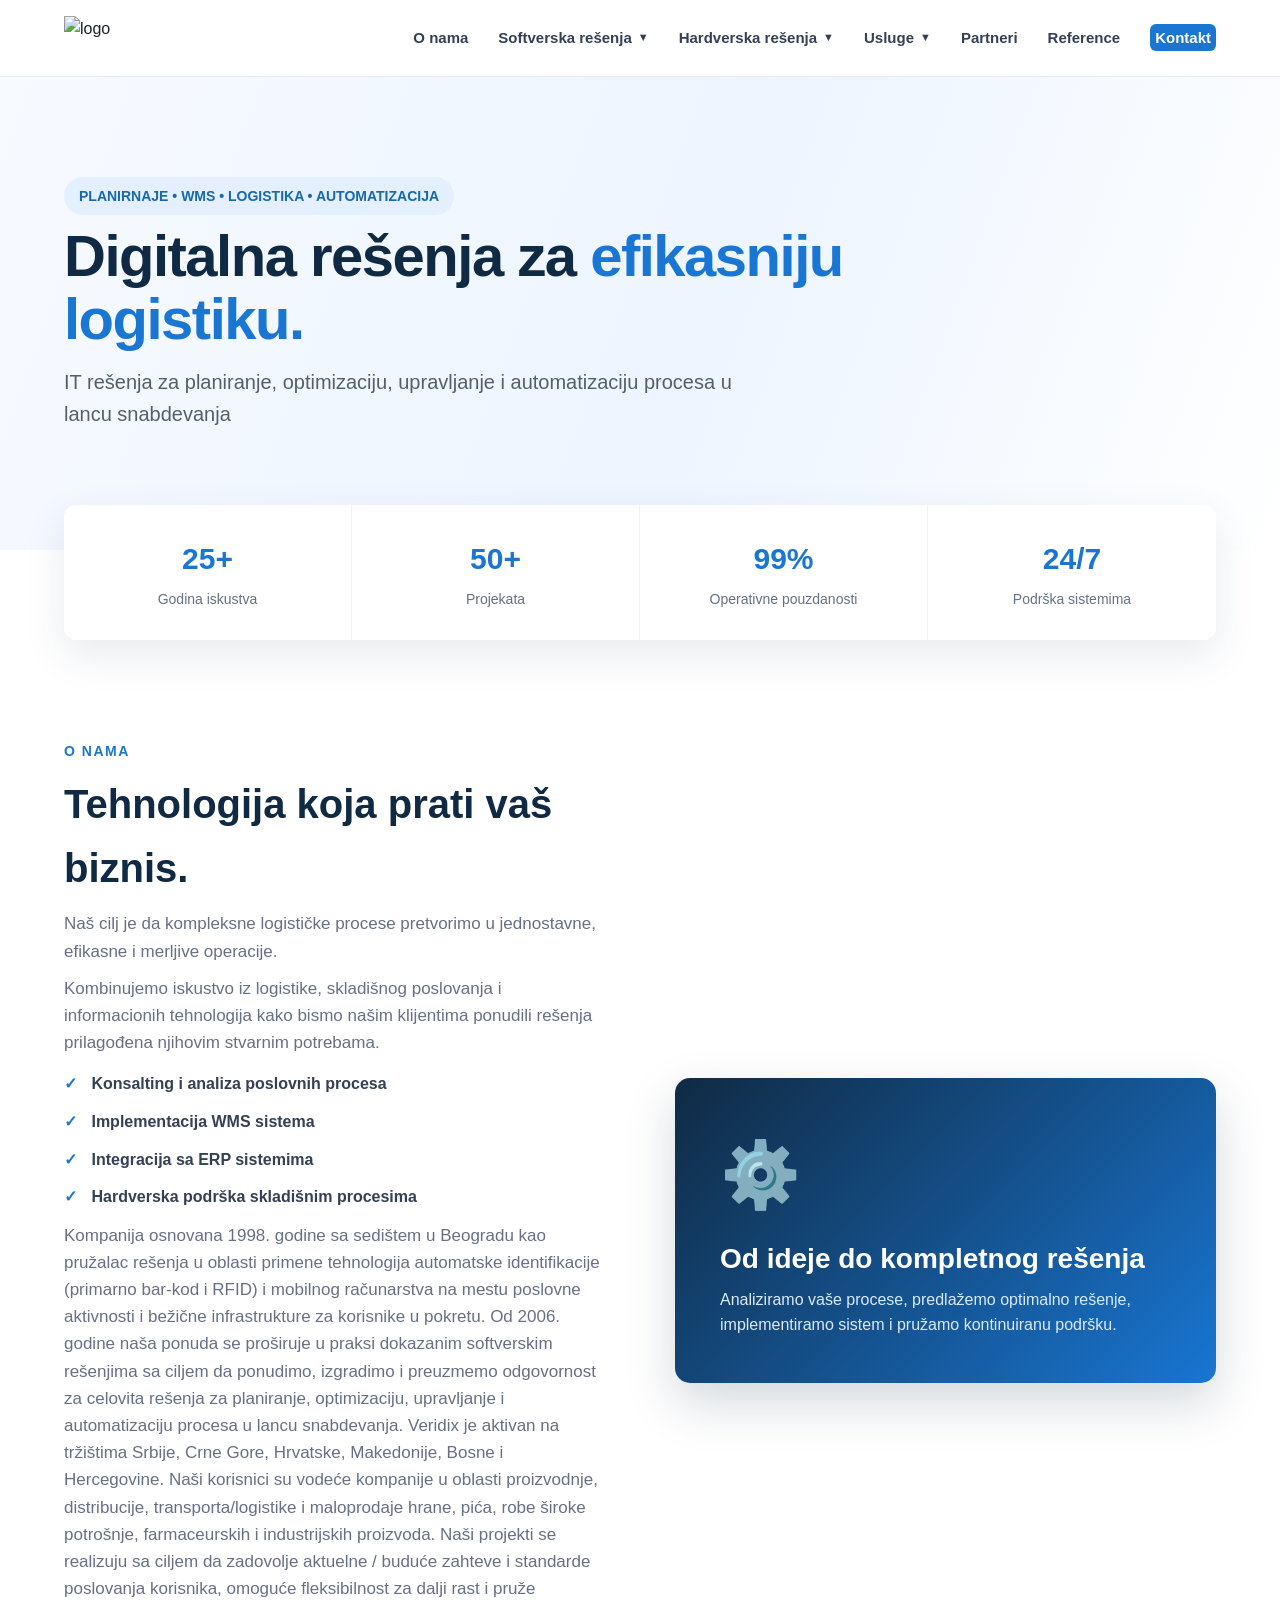
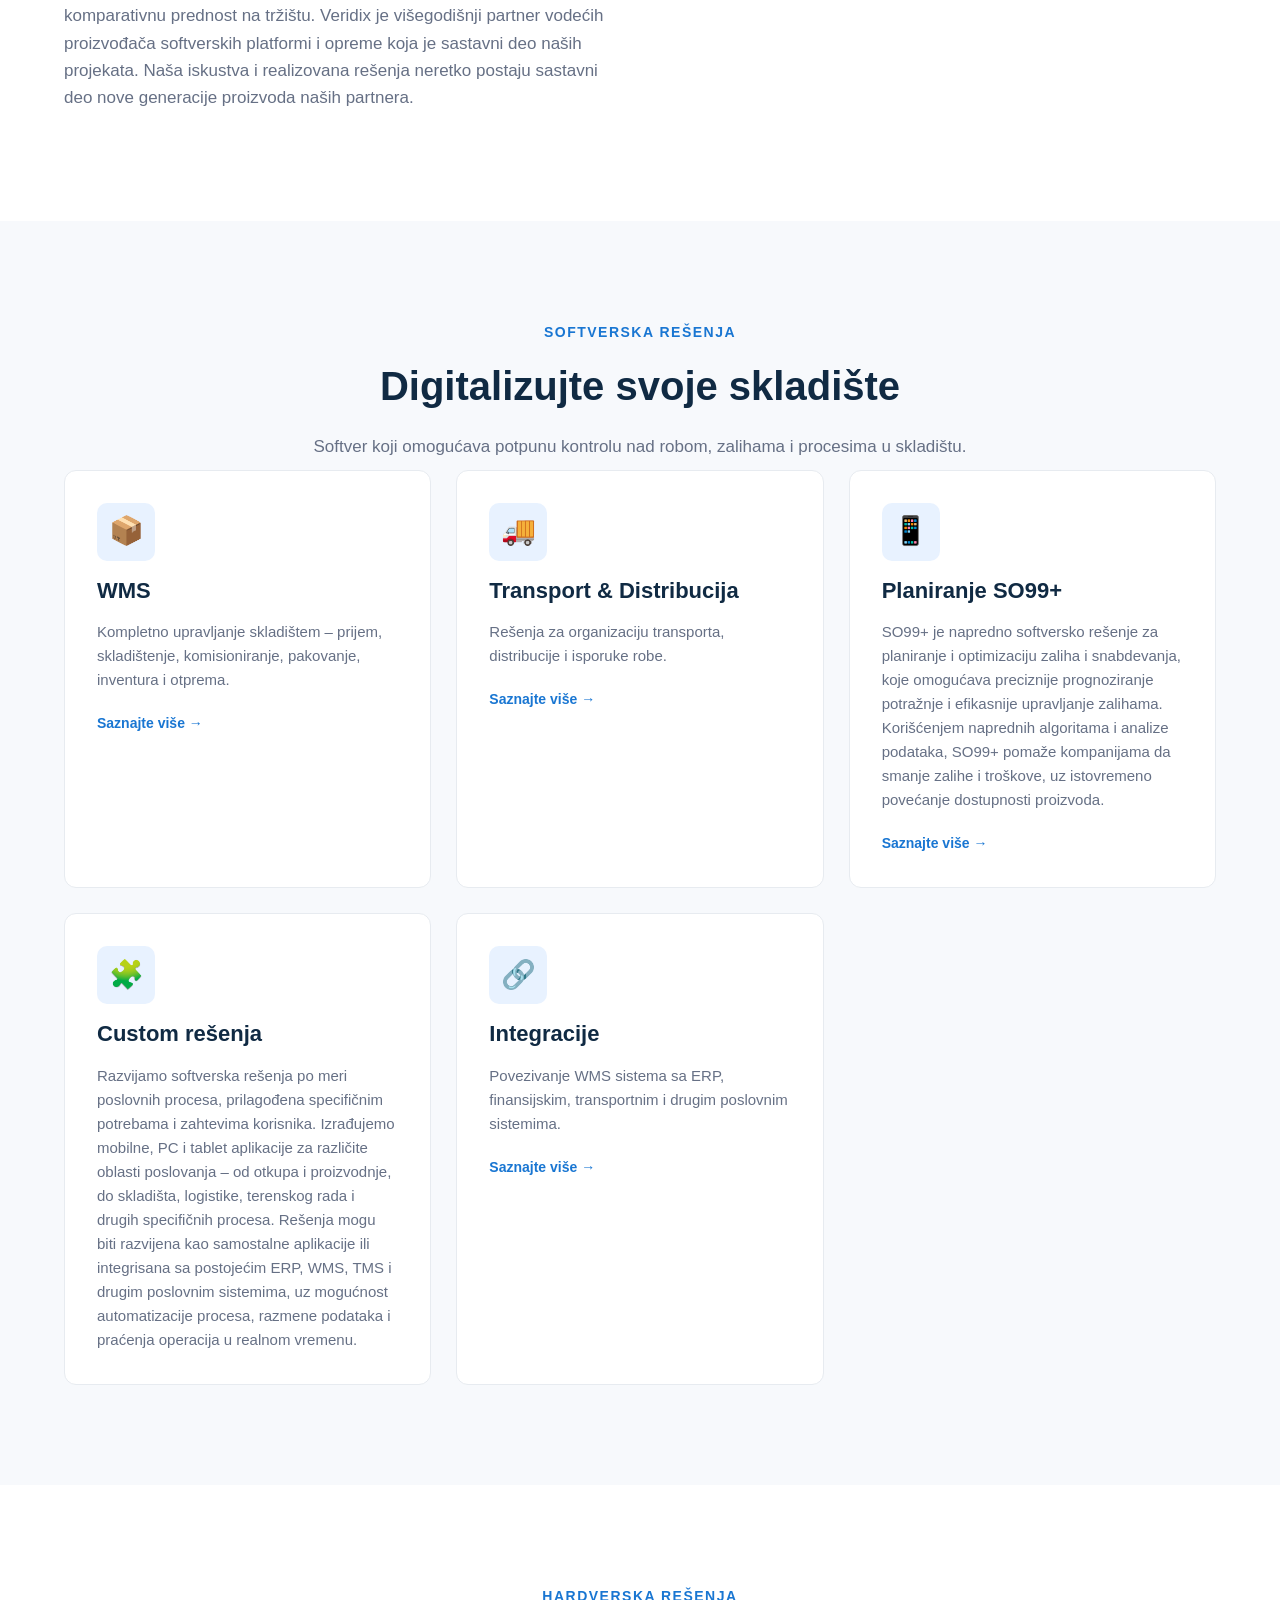
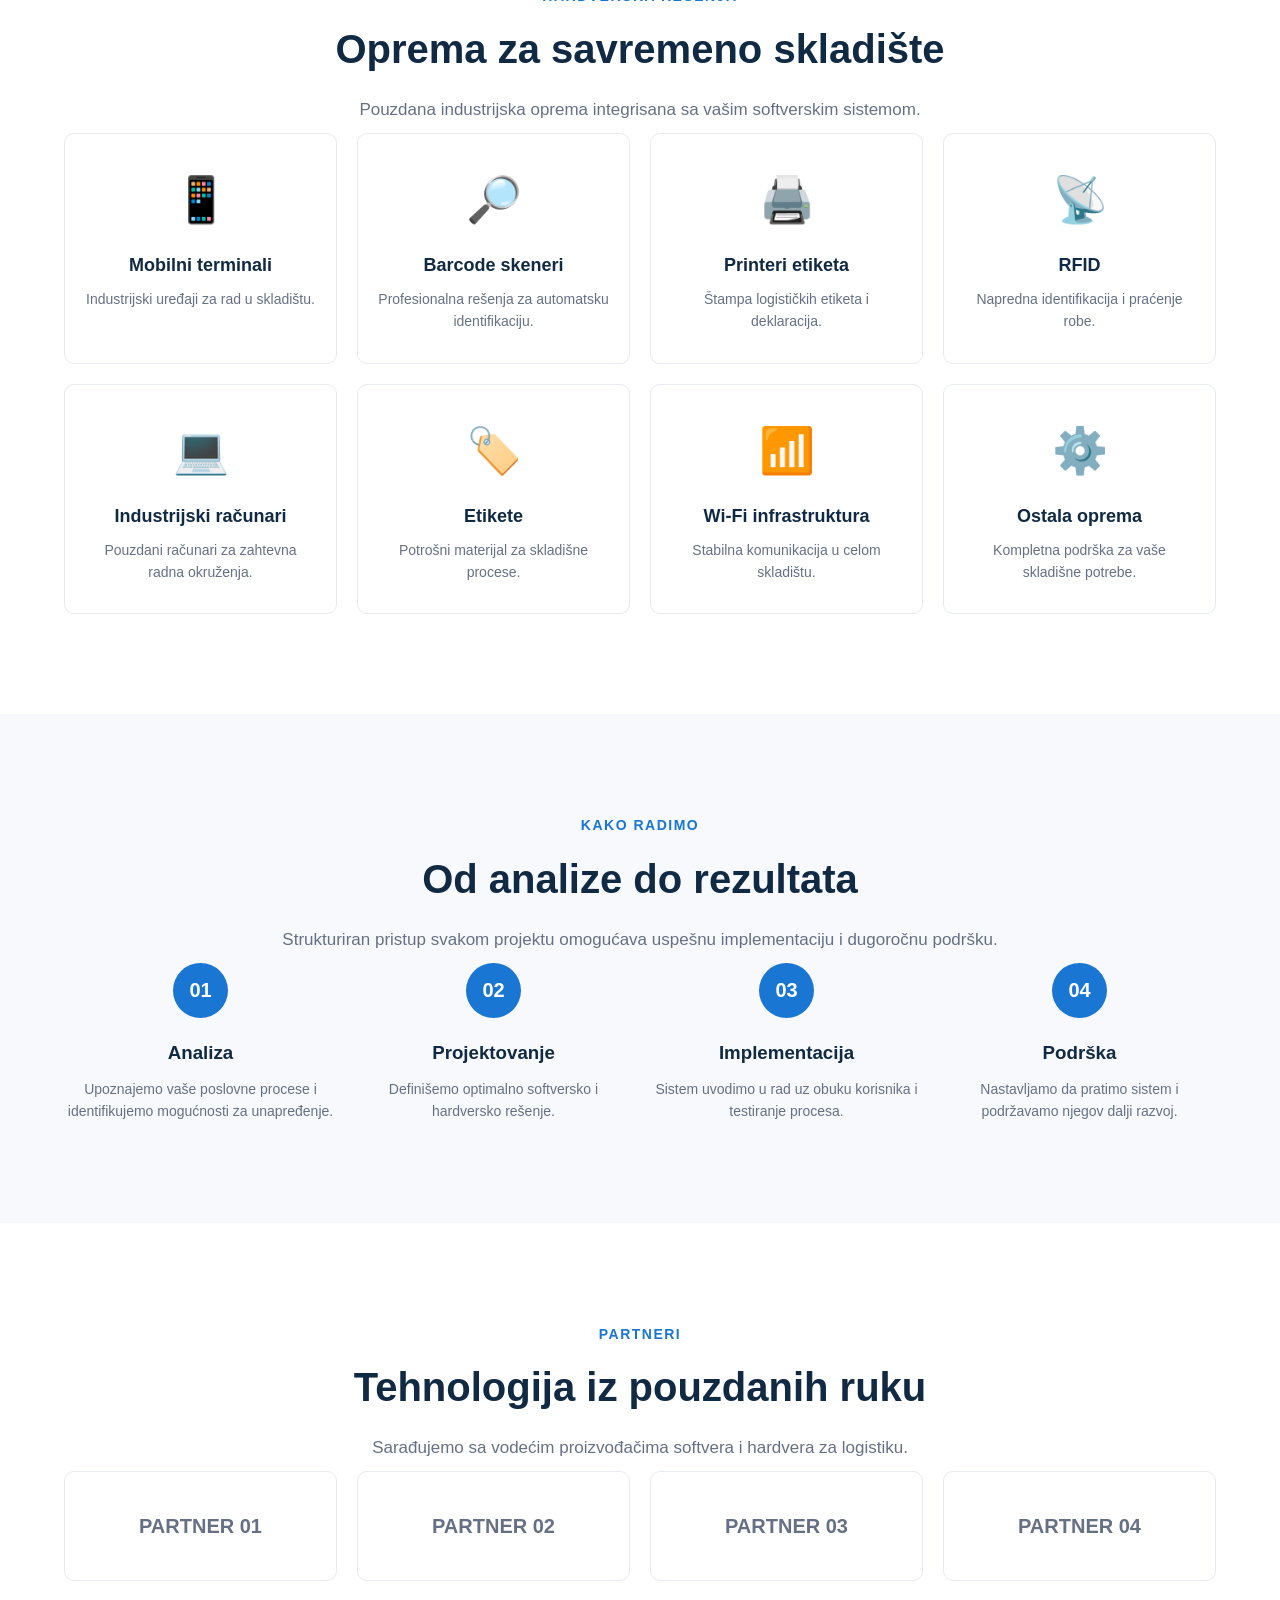
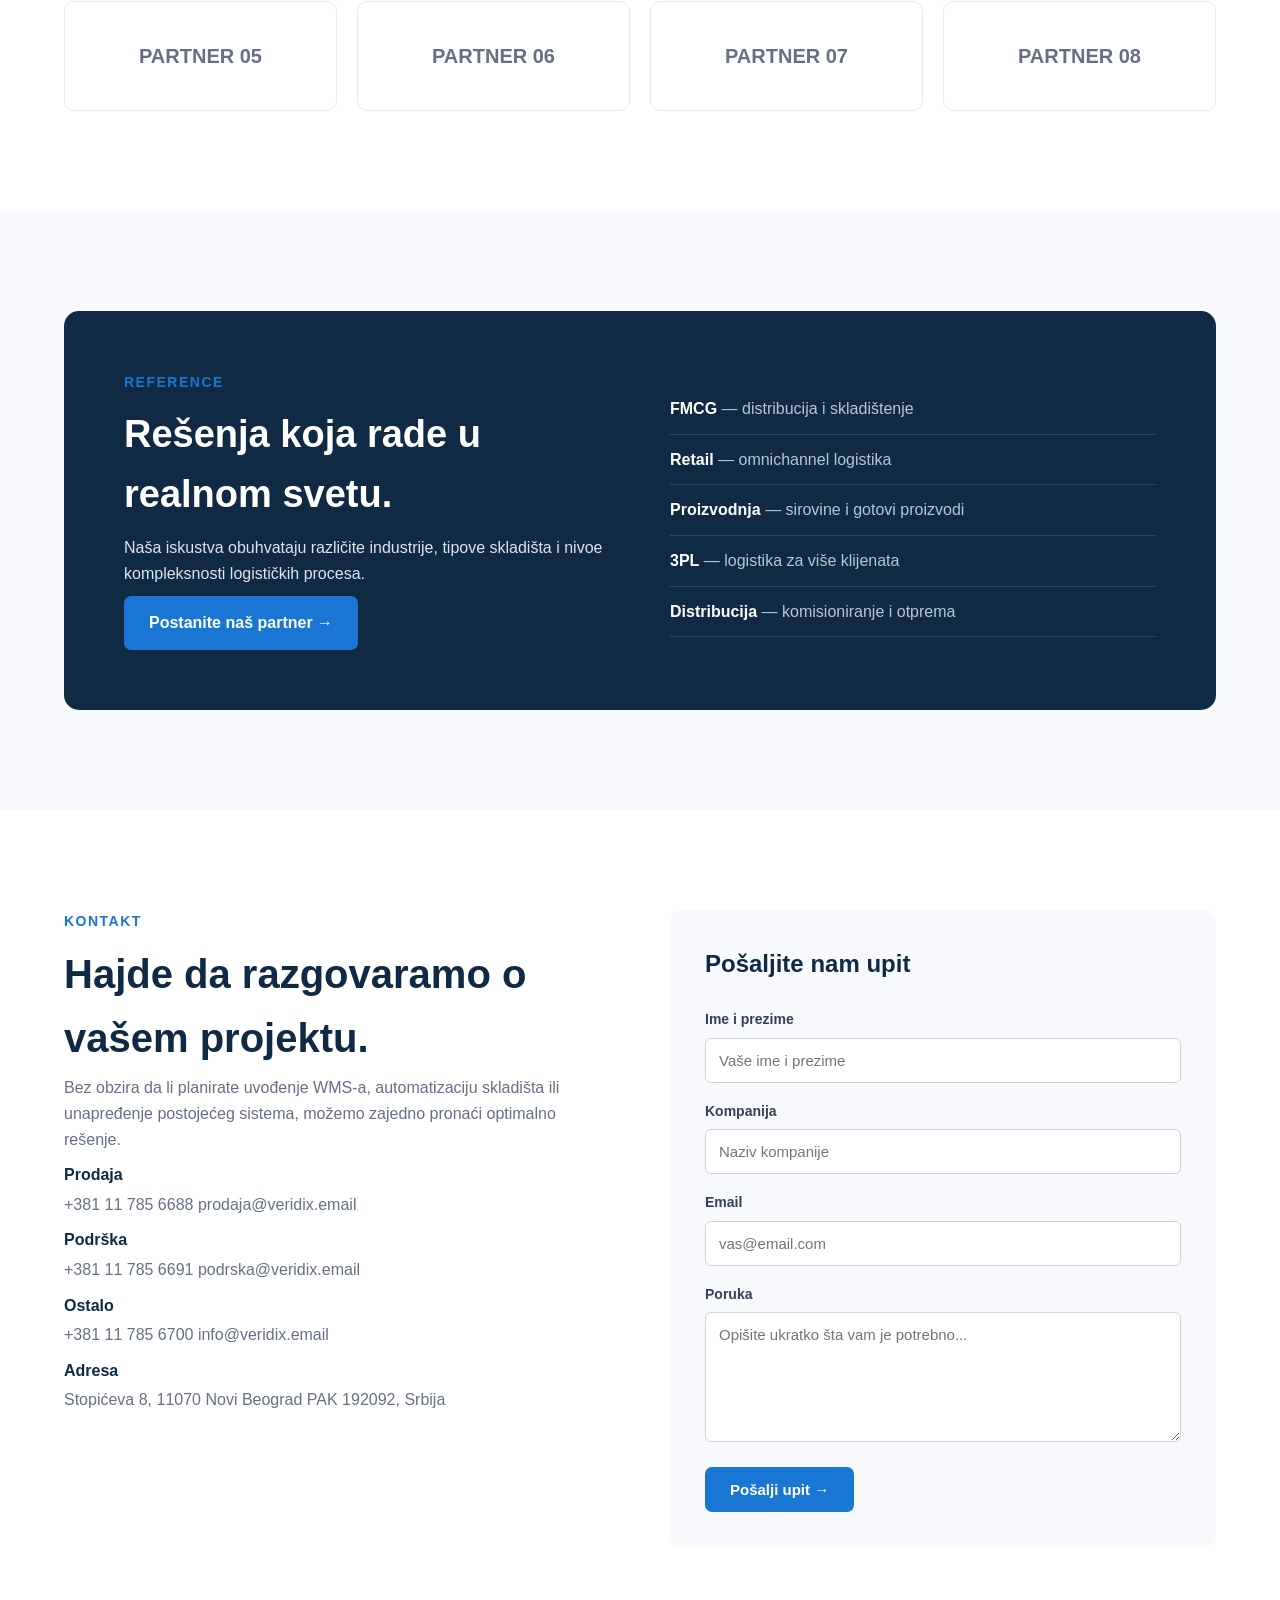
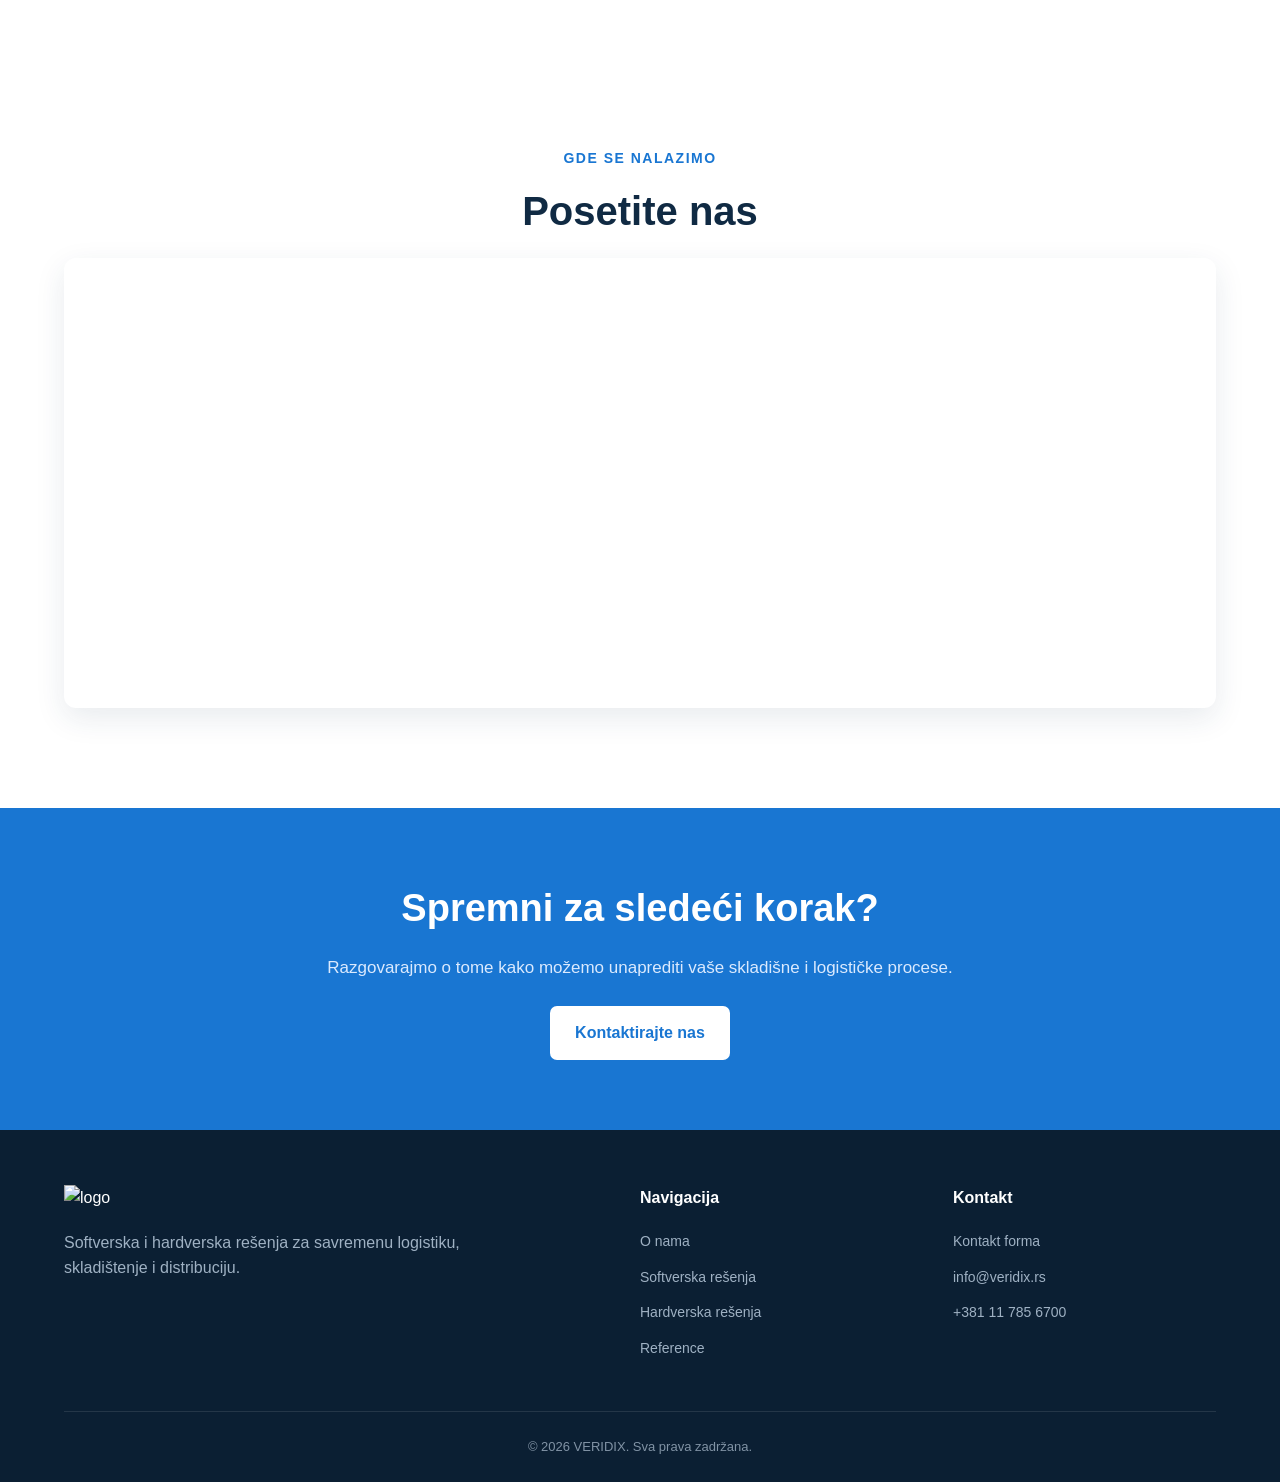
==== commit 4d211e85: "Restore 'Integracije' card in index.html" ====
--- a/index.html
+++ b/index.html
@@ -444,6 +444,71 @@
             </div>
 
 
+
+
+            <div class="card">
+
+                <div class="card-icon">
+                    🚚
+                </div>
+
+                <h3>
+                    Transport & Distribucija
+                </h3>
+
+                <p>
+                    Rešenja za organizaciju transporta,
+                    distribucije i isporuke robe.
+                </p>
+
+                <a href="pages/transport.html" class="card-link">
+                    Saznajte više →
+                </a>
+
+            </div>
+
+
+
+            <div class="card">
+
+                <div class="card-icon">
+                    📱
+                </div>
+
+                <h3>
+                    Planiranje SO99+
+                </h3>
+
+                <p>
+                SO99+ je napredno softversko rešenje za planiranje i optimizaciju zaliha i snabdevanja, koje omogućava preciznije prognoziranje potražnje i efikasnije upravljanje zalihama. 
+                Korišćenjem naprednih algoritama i analize podataka, SO99+ pomaže kompanijama da smanje zalihe i troškove, uz istovremeno povećanje dostupnosti proizvoda.
+                </p>
+
+                <a href="https://www.toolsgroup.com/platform/" class="card-link">
+                    Saznajte više →
+                </a>
+
+            </div>
+
+            <div class="card">
+
+                <div class="card-icon">
+                    🧩
+                </div>
+
+                <h3>
+                    Custom rešenja
+                </h3>
+
+                <p>
+                Razvijamo softverska rešenja po meri poslovnih procesa, prilagođena specifičnim potrebama i zahtevima korisnika. Izrađujemo mobilne, PC i tablet aplikacije za različite oblasti poslovanja – od otkupa i proizvodnje, do skladišta, logistike, terenskog rada i drugih specifičnih procesa.
+                Rešenja mogu biti razvijena kao samostalne aplikacije ili integrisana sa postojećim ERP, WMS, TMS i drugim poslovnim sistemima, uz mogućnost automatizacije procesa, razmene podataka i praćenja operacija u realnom vremenu.
+                </p>
+
+
+
+            </div>
+            
             <div class="card">
 
                 <div class="card-icon">
@@ -462,70 +527,6 @@
                 <a href="pages/integracije.html" class="card-link">
                     Saznajte više →
                 </a>
-
-            </div>
-
-
-            <div class="card">
-
-                <div class="card-icon">
-                    🚚
-                </div>
-
-                <h3>
-                    Transport & Distribucija
-                </h3>
-
-                <p>
-                    Rešenja za organizaciju transporta,
-                    distribucije i isporuke robe.
-                </p>
-
-                <a href="pages/transport.html" class="card-link">
-                    Saznajte više →
-                </a>
-
-            </div>
-
-
-
-            <div class="card">
-
-                <div class="card-icon">
-                    📱
-                </div>
-
-                <h3>
-                    Planiranje SO99+
-                </h3>
-
-                <p>
-                SO99+ je napredno softversko rešenje za planiranje i optimizaciju zaliha i snabdevanja, koje omogućava preciznije prognoziranje potražnje i efikasnije upravljanje zalihama. 
-                Korišćenjem naprednih algoritama i analize podataka, SO99+ pomaže kompanijama da smanje zalihe i troškove, uz istovremeno povećanje dostupnosti proizvoda.
-                </p>
-
-                <a href="https://www.toolsgroup.com/platform/" class="card-link">
-                    Saznajte više →
-                </a>
-
-            </div>
-
-            <div class="card">
-
-                <div class="card-icon">
-                    🧩
-                </div>
-
-                <h3>
-                    Custom rešenja
-                </h3>
-
-                <p>
-                Razvijamo softverska rešenja po meri poslovnih procesa, prilagođena specifičnim potrebama i zahtevima korisnika. Izrađujemo mobilne, PC i tablet aplikacije za različite oblasti poslovanja – od otkupa i proizvodnje, do skladišta, logistike, terenskog rada i drugih specifičnih procesa.
-                Rešenja mogu biti razvijena kao samostalne aplikacije ili integrisana sa postojećim ERP, WMS, TMS i drugim poslovnim sistemima, uz mogućnost automatizacije procesa, razmene podataka i praćenja operacija u realnom vremenu.
-                </p>
-
-
 
             </div>
 
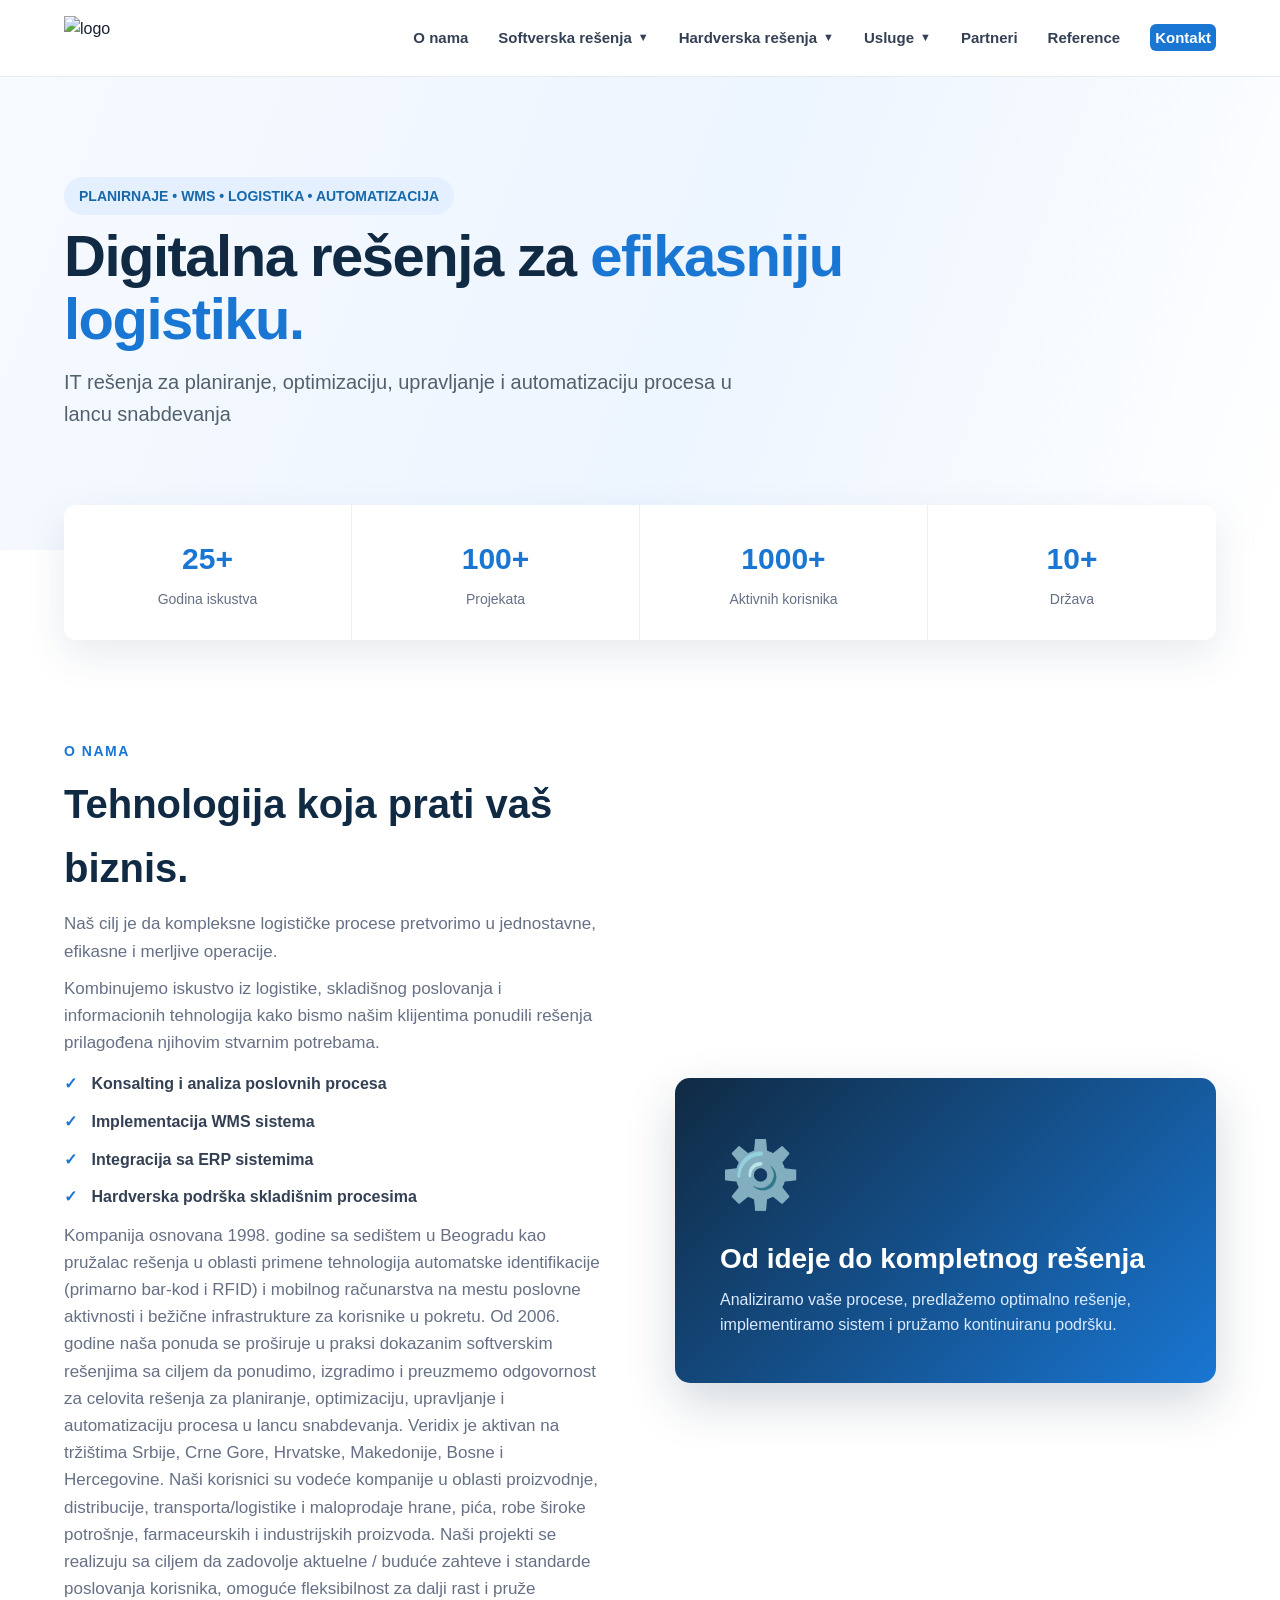
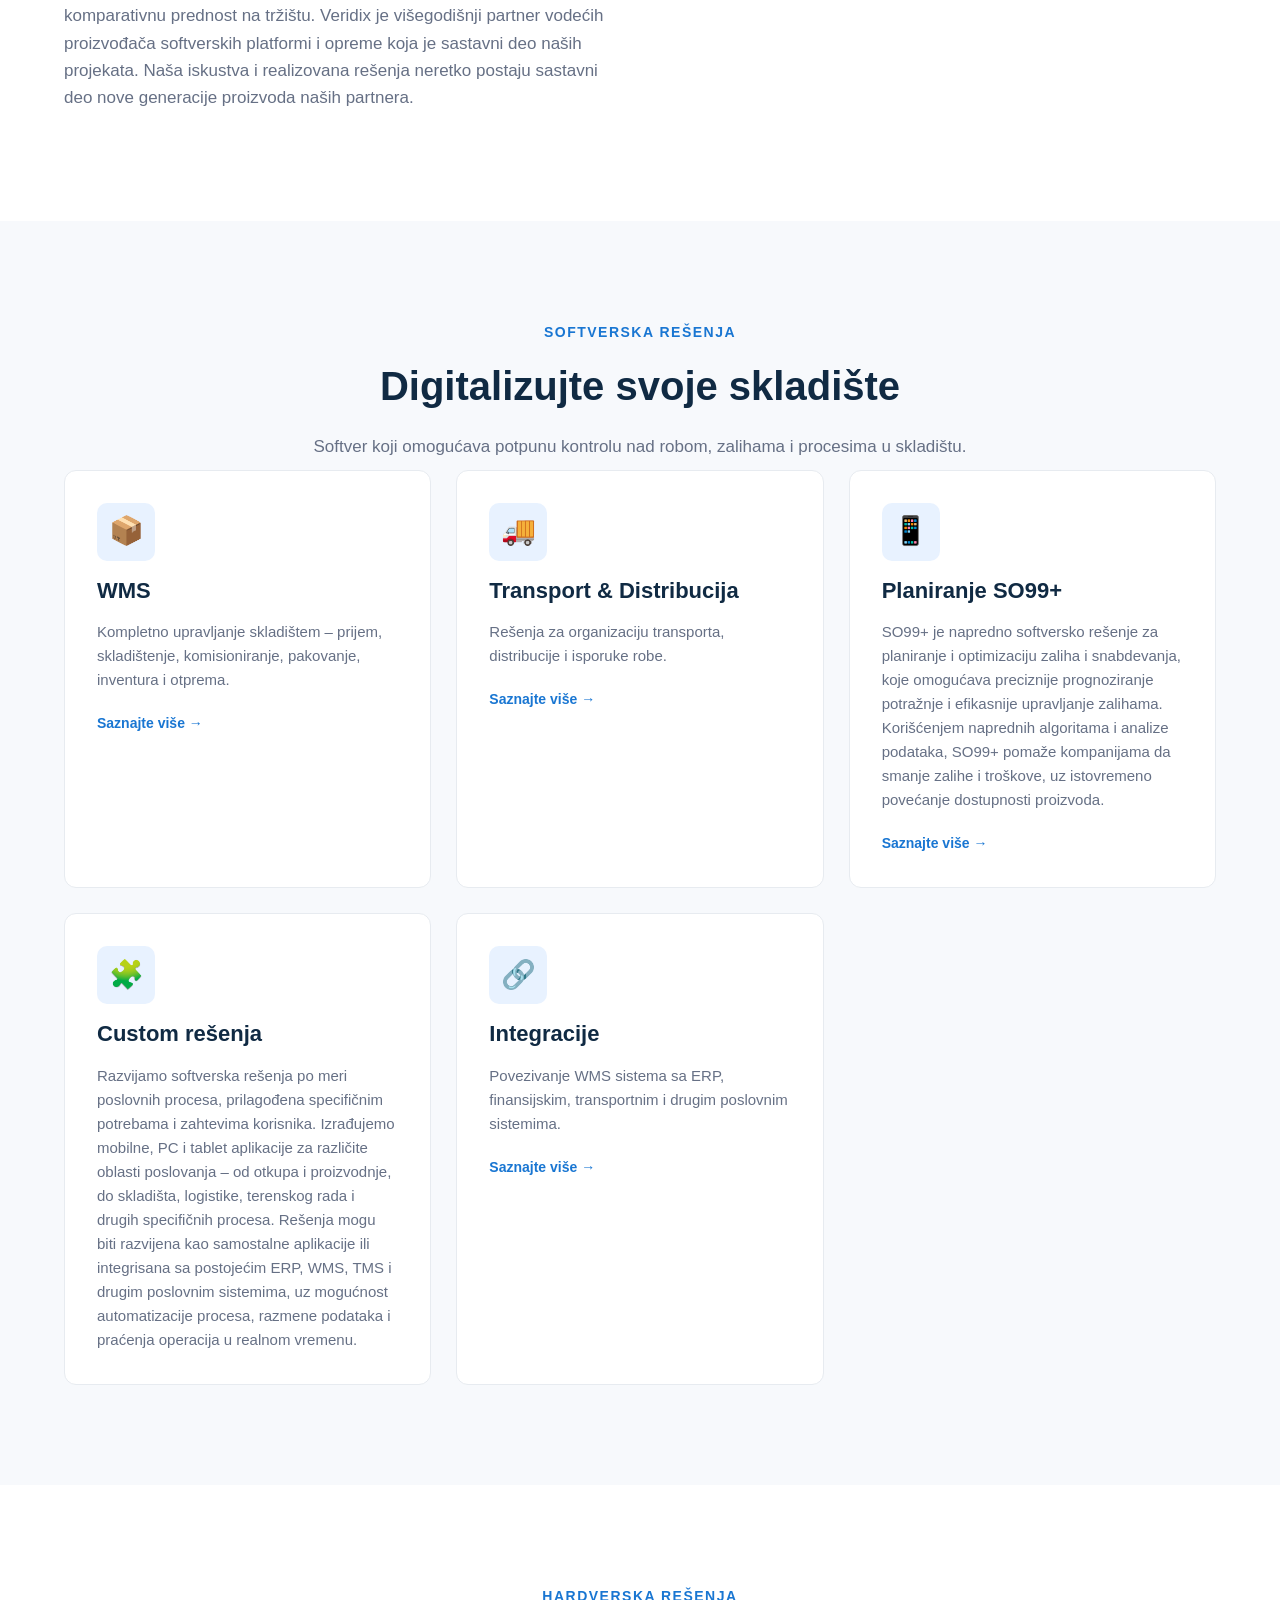
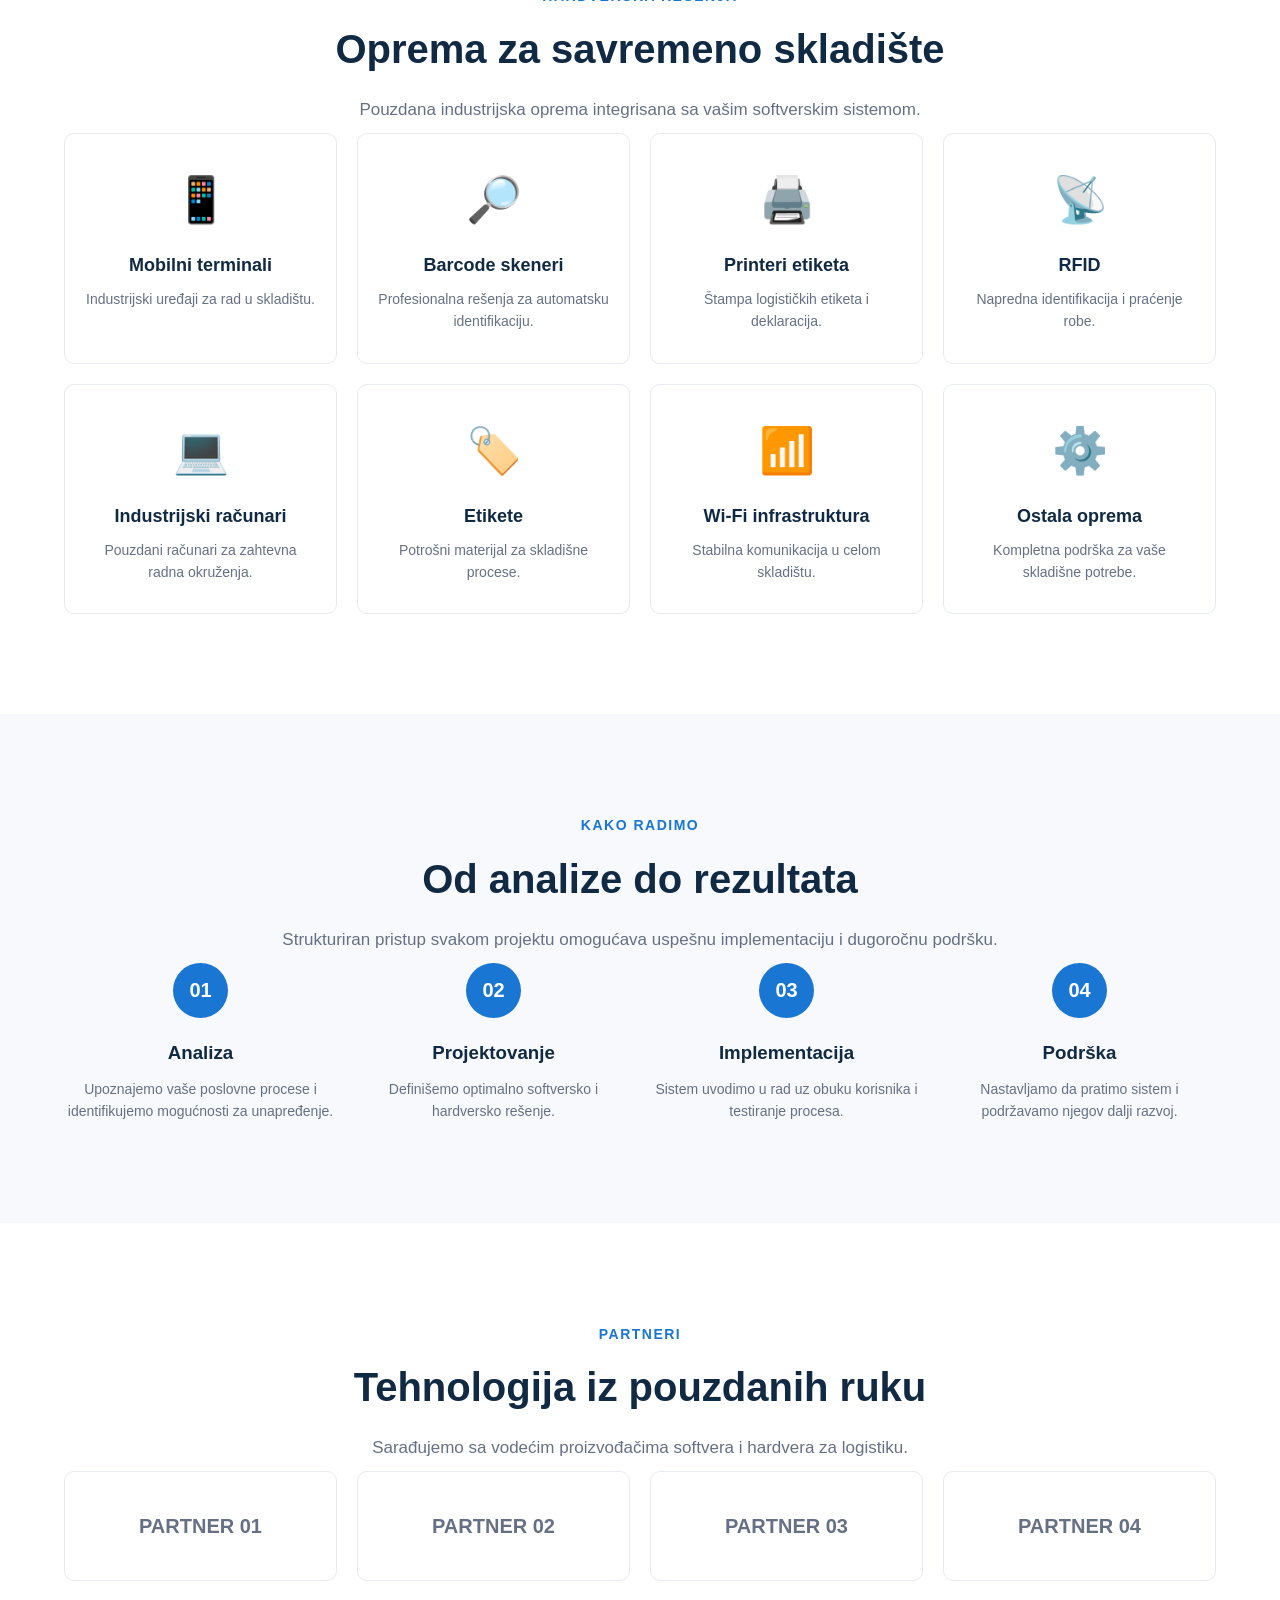
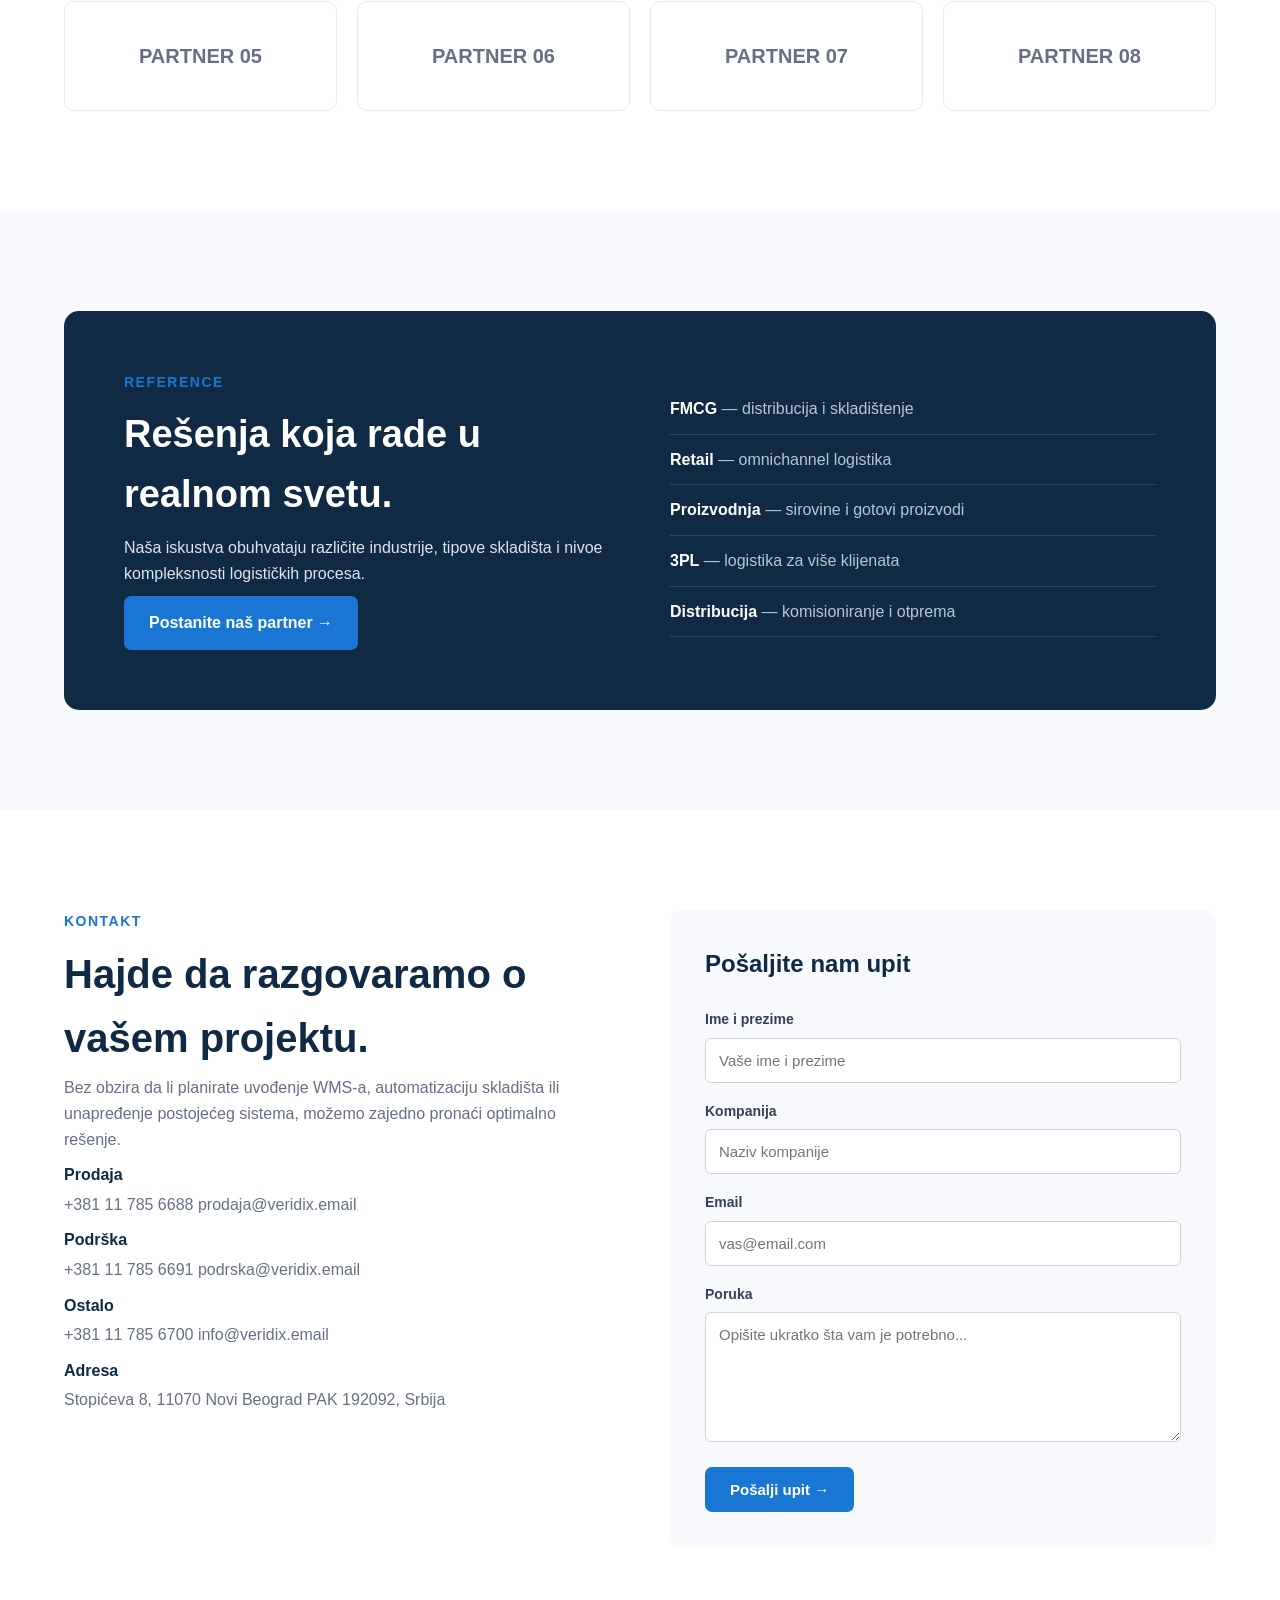
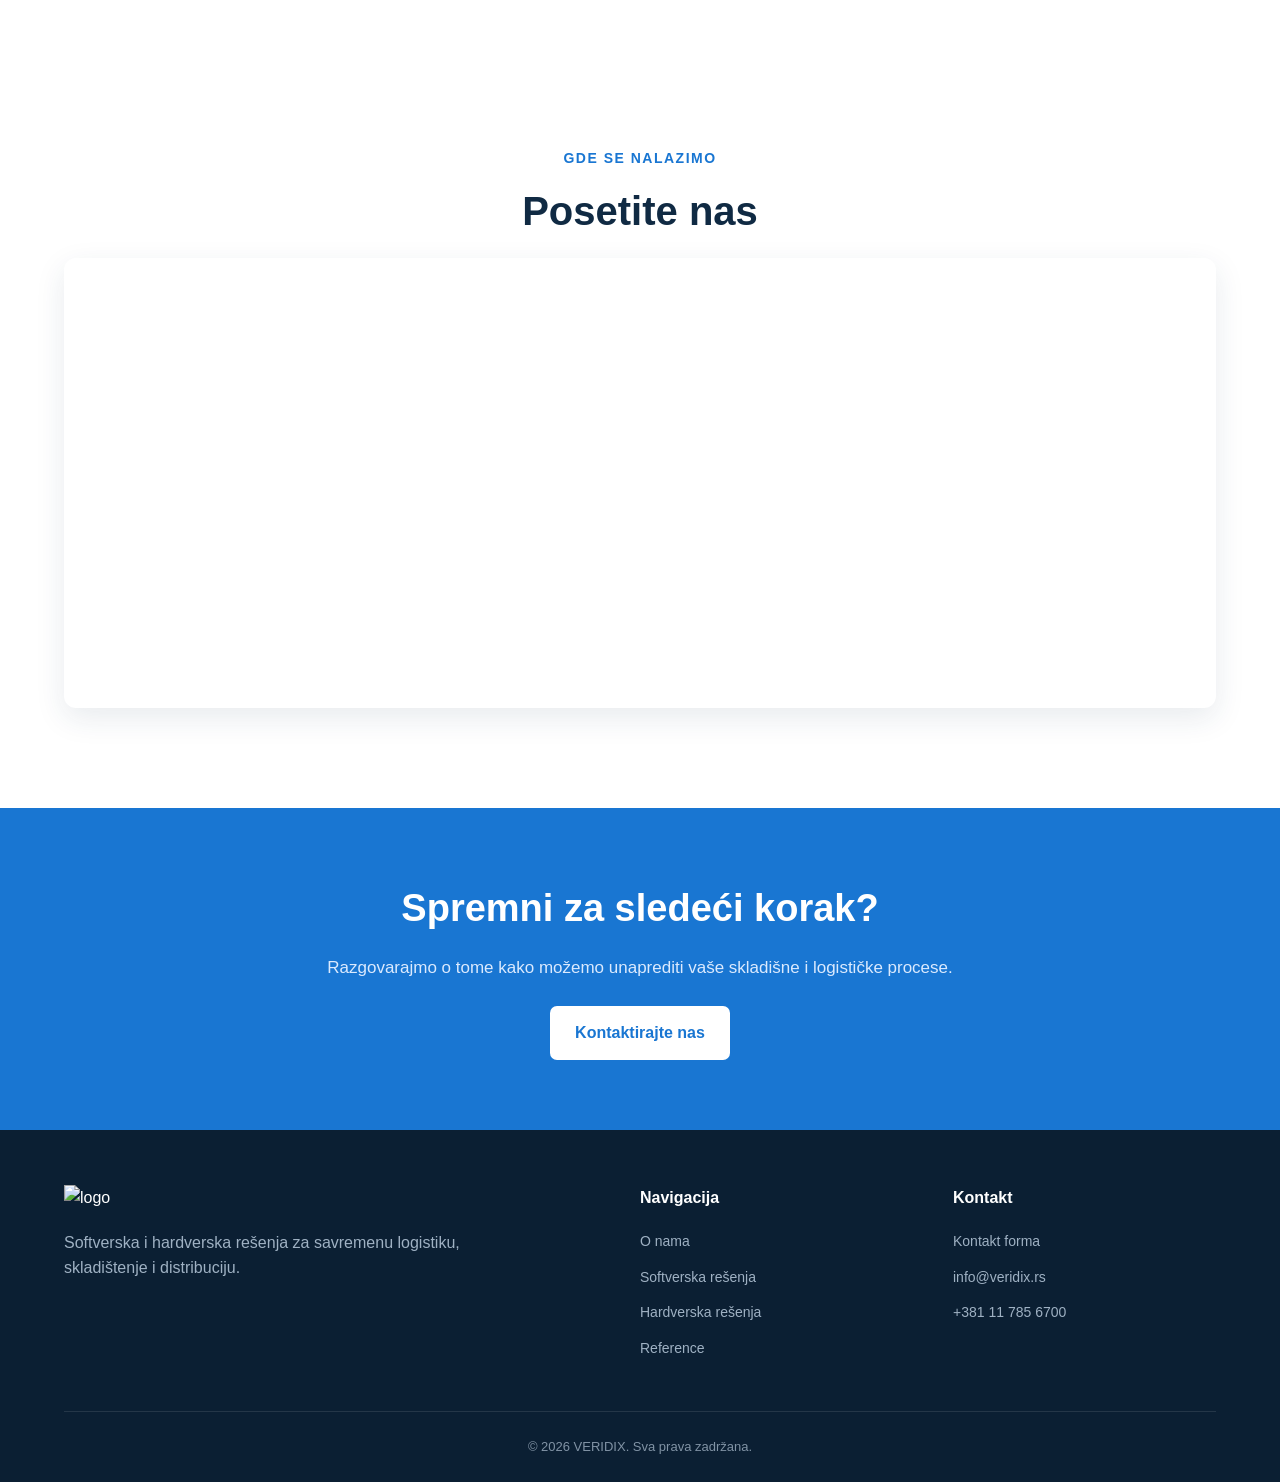
==== commit 2b99543f: "Update index.html" ====
--- a/index.html
+++ b/index.html
@@ -282,18 +282,18 @@
             </div>
 
             <div class="stat">
-                <h3>50+</h3>
+                <h3>100+</h3>
                 <p>Projekata</p>
             </div>
 
             <div class="stat">
-                <h3>99%</h3>
-                <p>Operativne pouzdanosti</p>
+                <h3>1000+</h3>
+                <p>Aktivnih korisnika</p>
             </div>
 
             <div class="stat">
-                <h3>24/7</h3>
-                <p>Podrška sistemima</p>
+                <h3>10+</h3>
+                <p>Država</p>
             </div>
 
         </div>
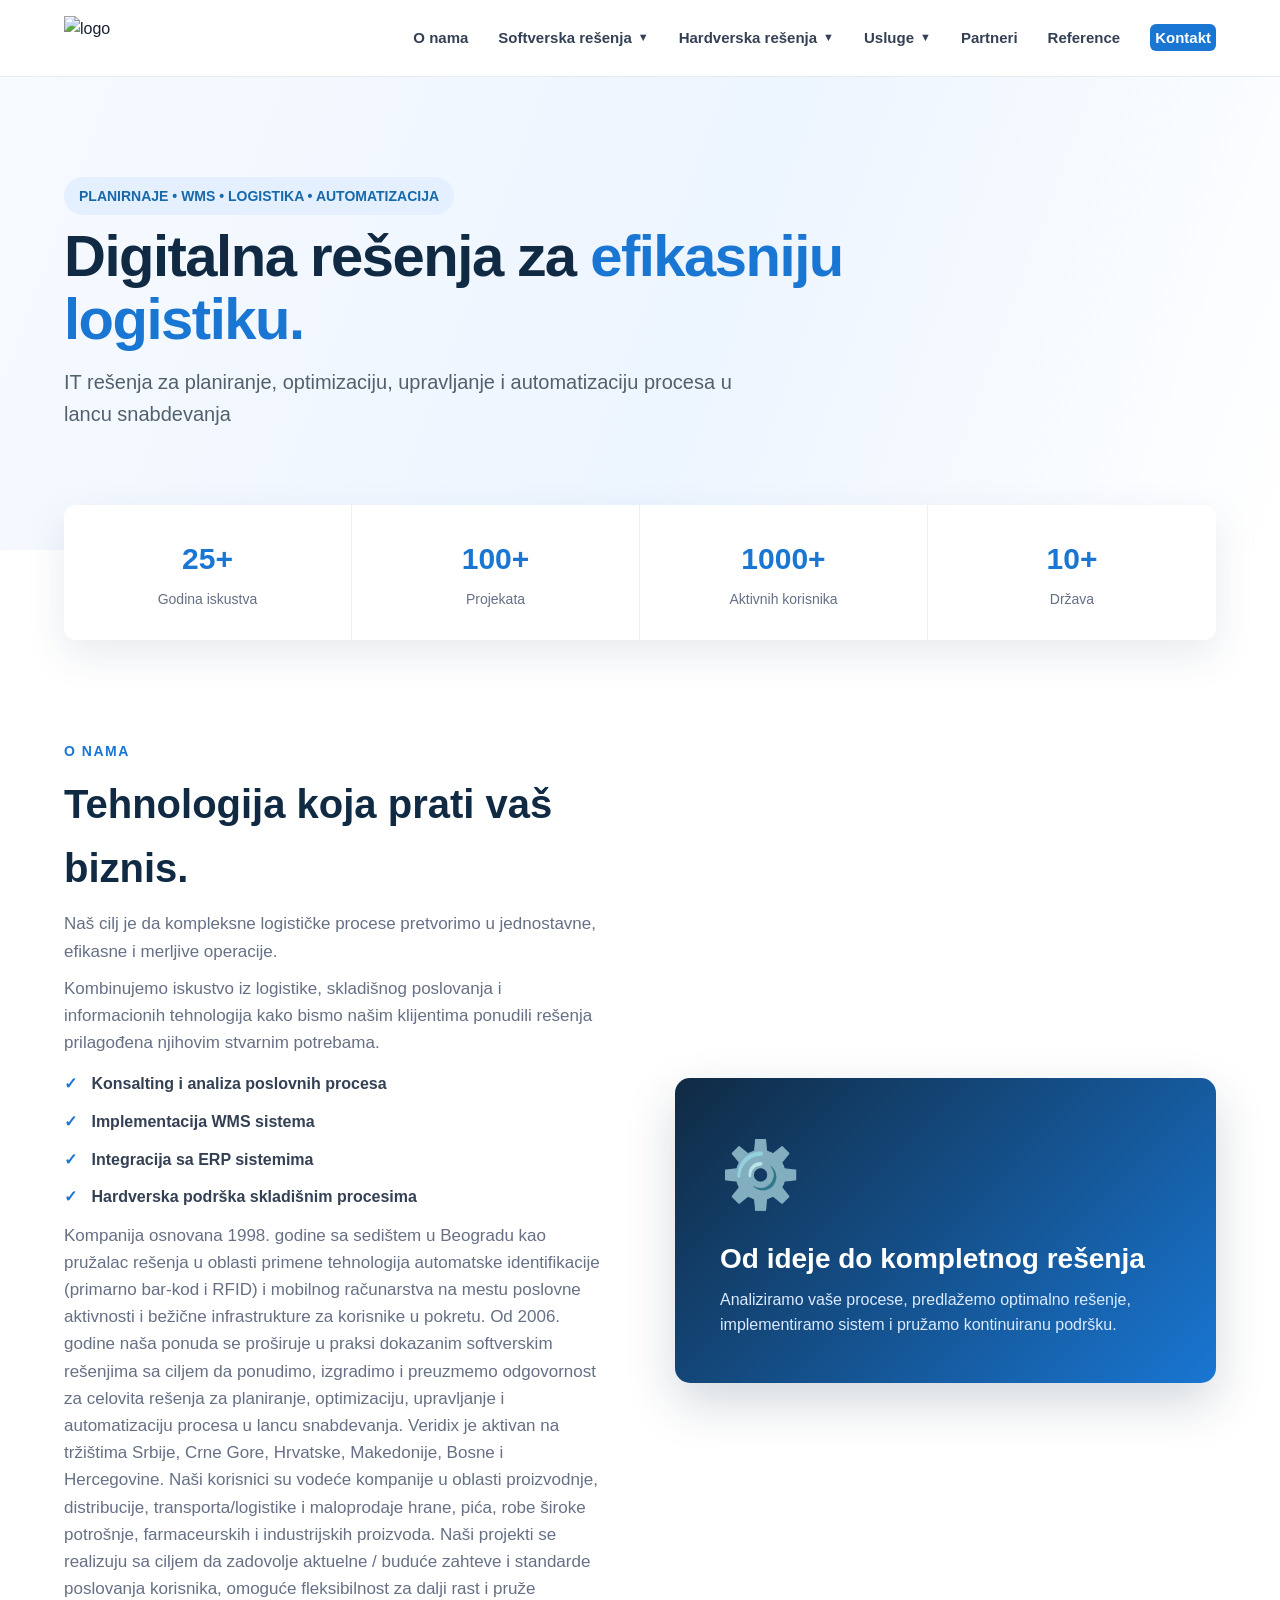
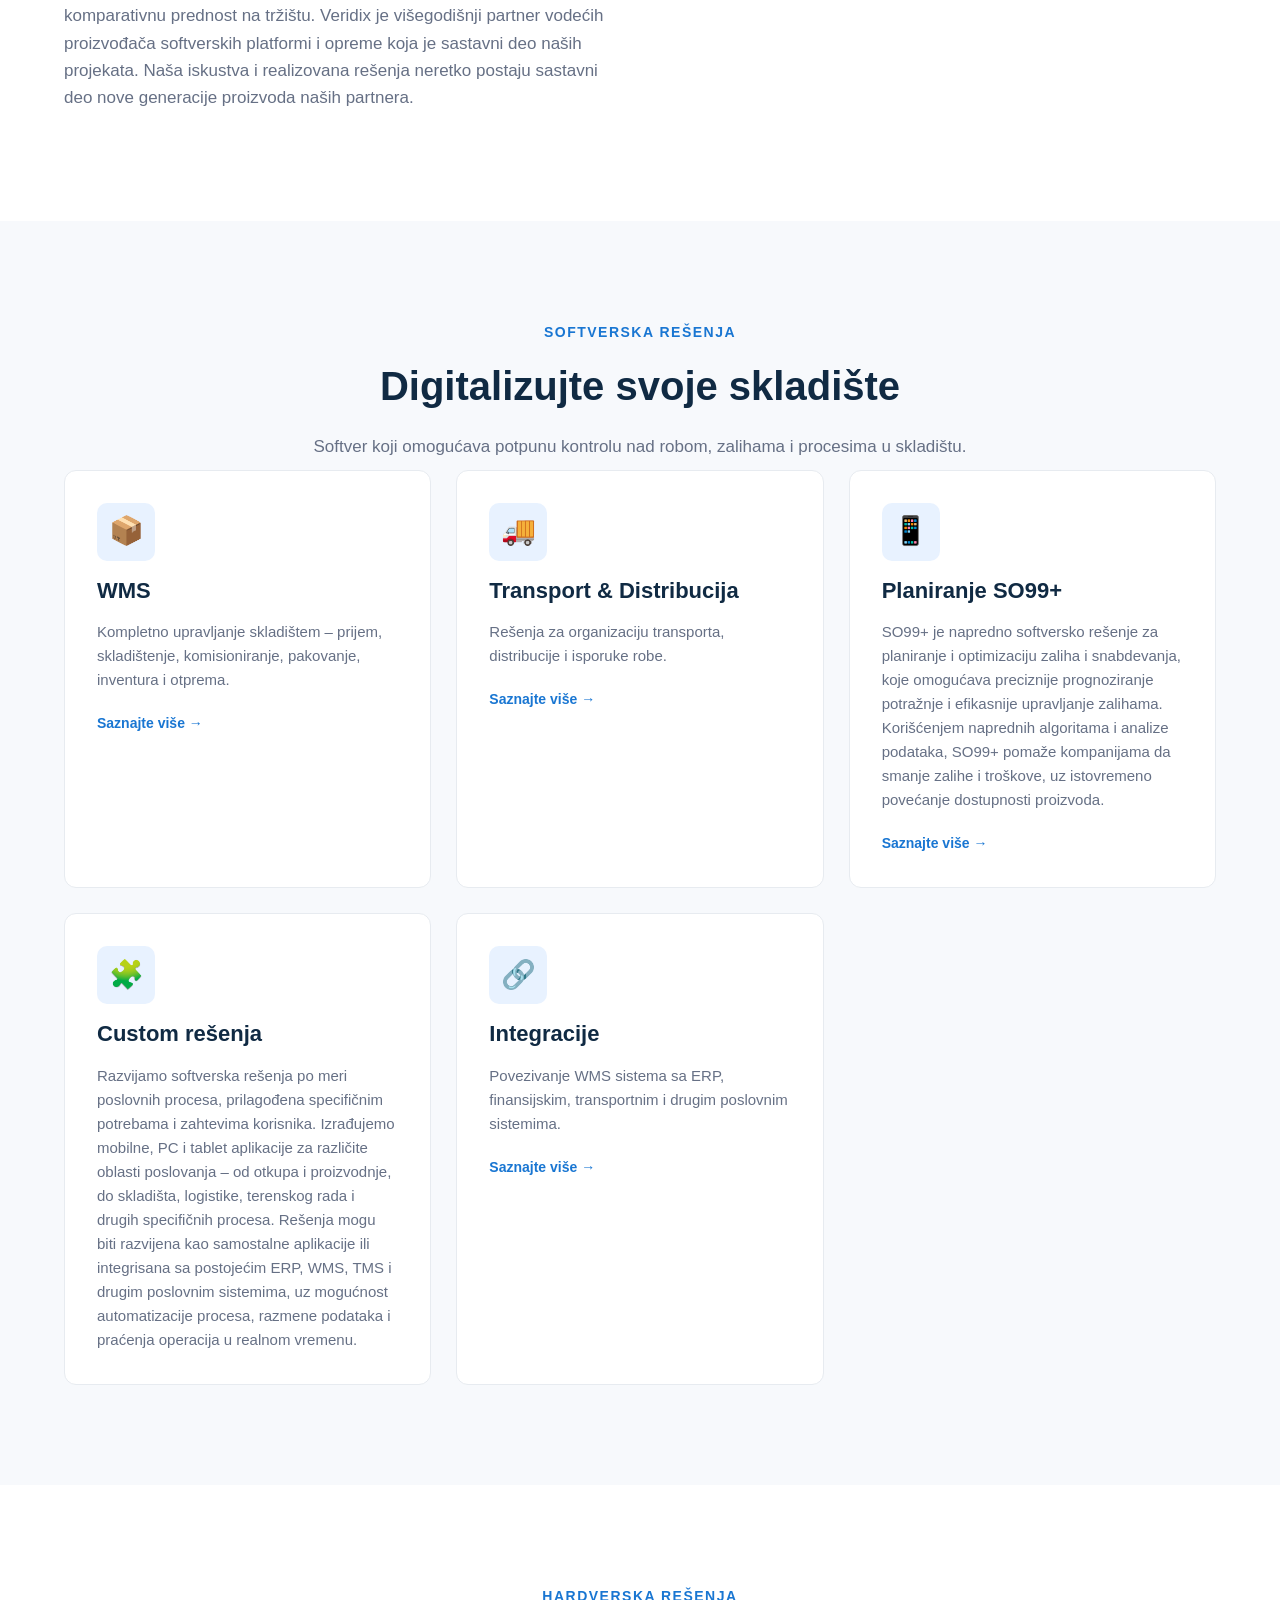
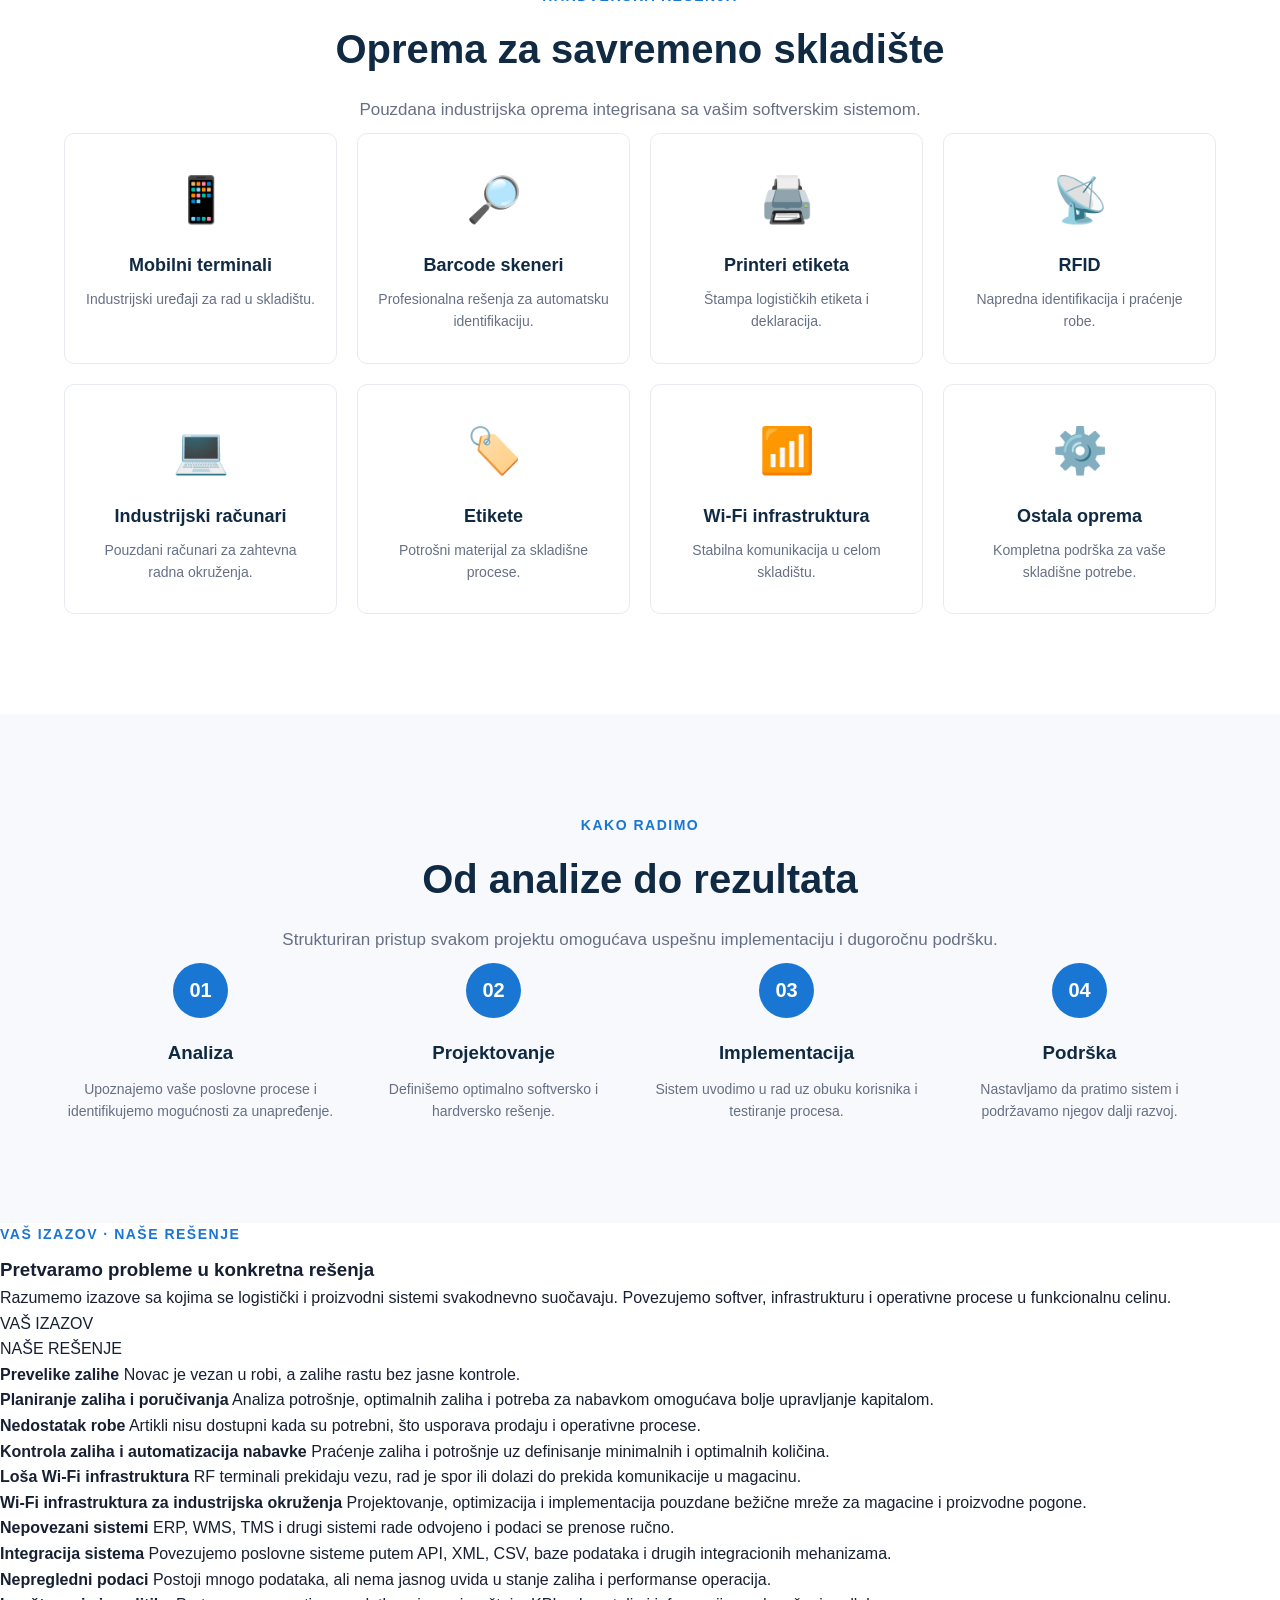
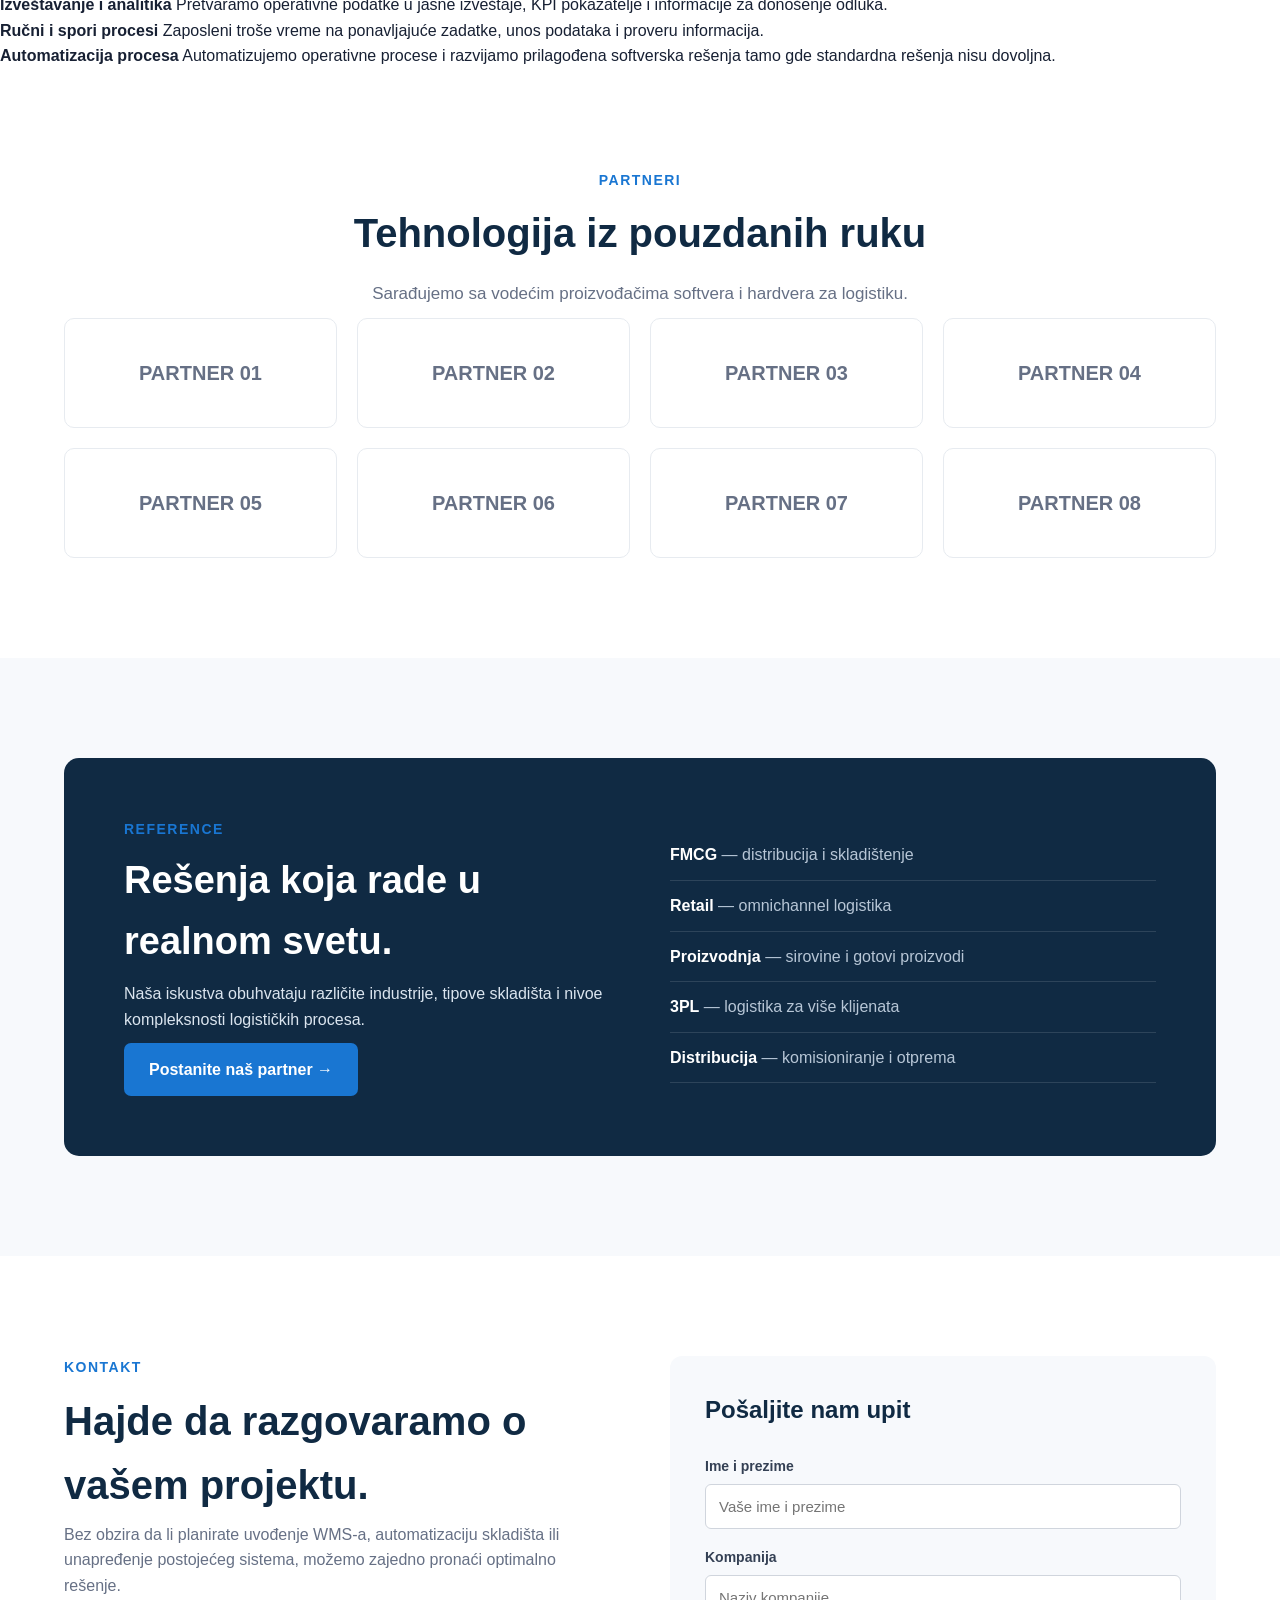
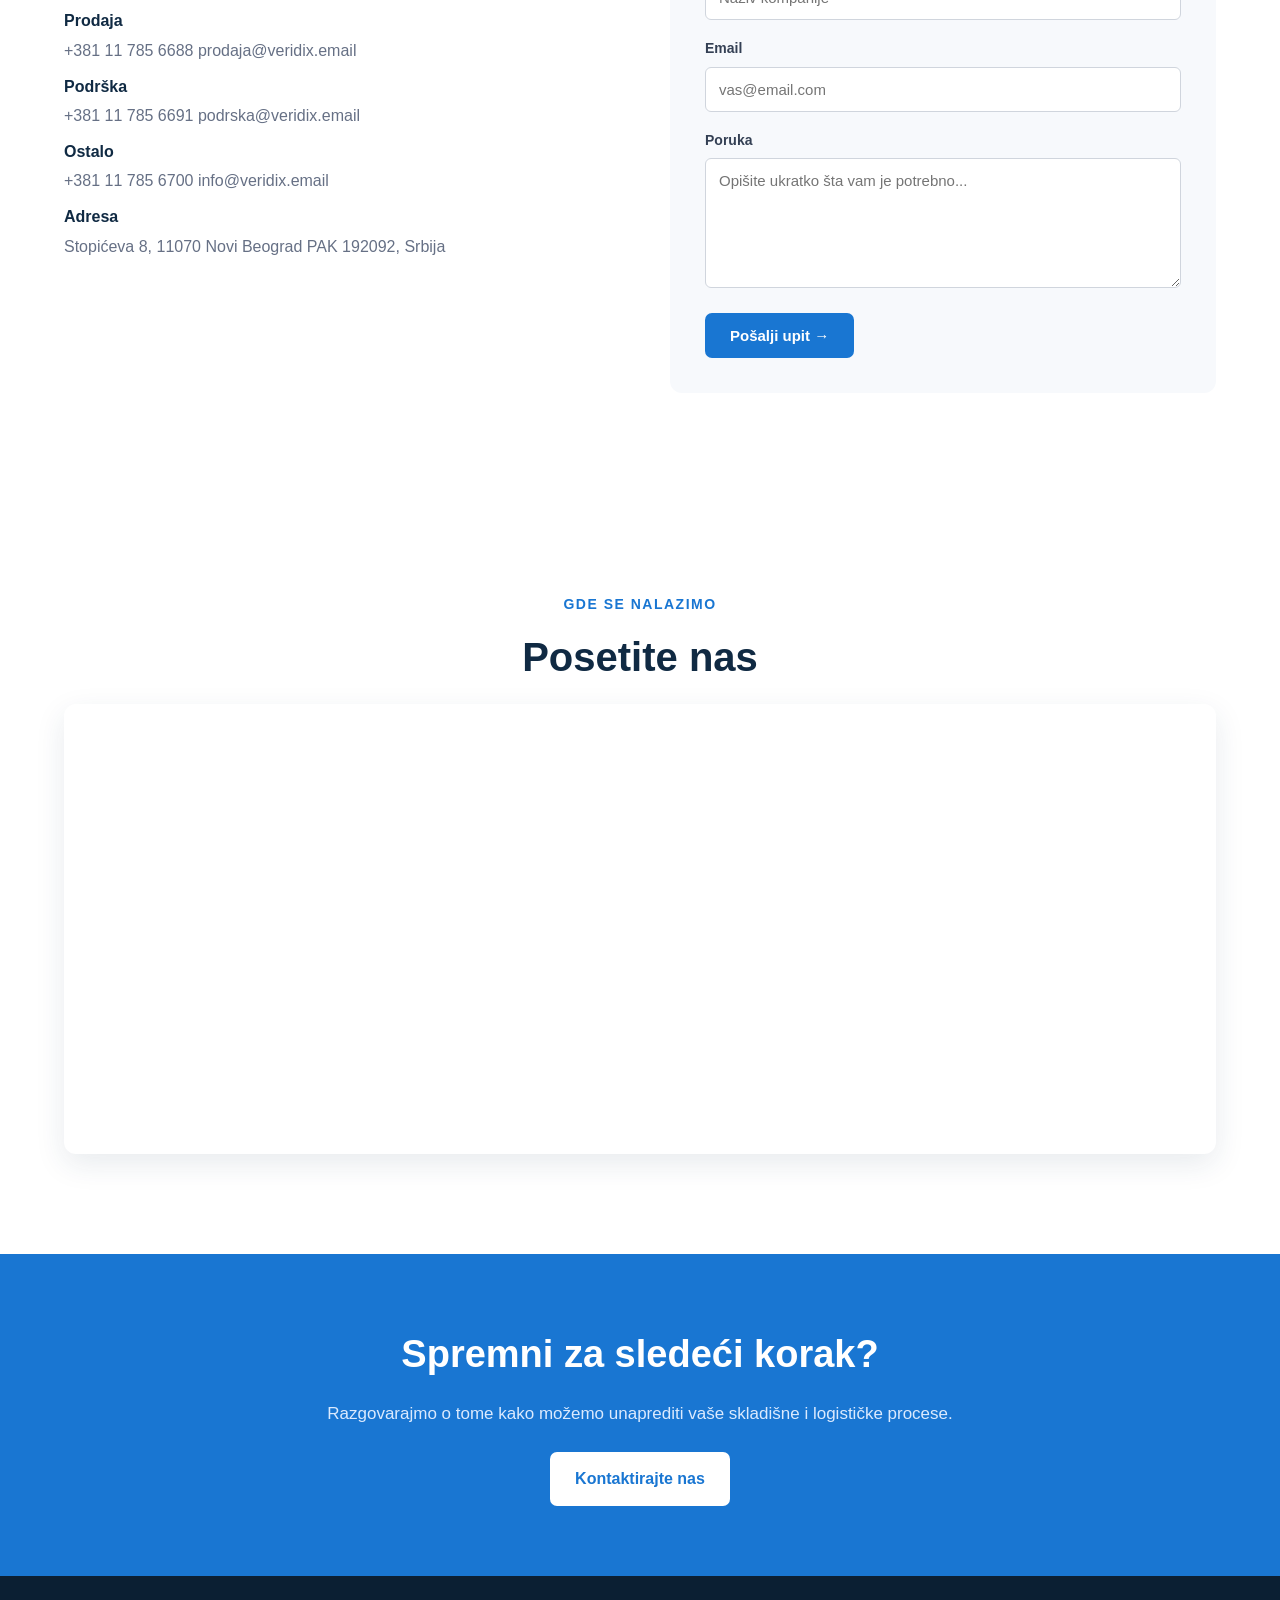
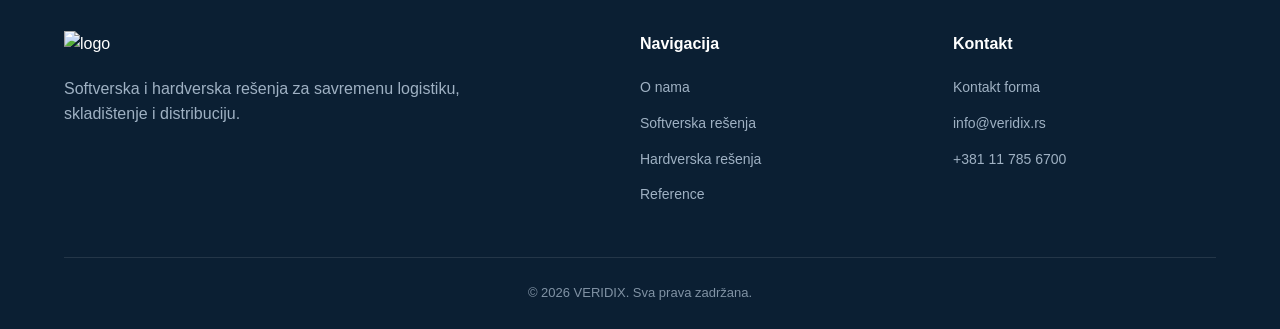
==== commit b1b897f5: "Update index.html" ====
--- a/index.html
+++ b/index.html
@@ -847,7 +847,151 @@
     </div>
 
 </section>
-
+<!-- IZAZOVI I REŠENJA -->
+
+<div class="challenge-solution">
+
+    <div class="challenge-solution-header">
+        <div>
+            <div class="section-label">
+                VAŠ IZAZOV · NAŠE REŠENJE
+            </div>
+
+            <h3>
+                Pretvaramo probleme u konkretna rešenja
+            </h3>
+        </div>
+
+        <p>
+            Razumemo izazove sa kojima se logistički i proizvodni sistemi
+            svakodnevno suočavaju. Povezujemo softver, infrastrukturu i
+            operativne procese u funkcionalnu celinu.
+        </p>
+    </div>
+
+
+    <div class="challenge-table">
+
+        <div class="challenge-row challenge-heading">
+            <div>VAŠ IZAZOV</div>
+            <div>NAŠE REŠENJE</div>
+        </div>
+
+
+        <div class="challenge-row">
+            <div class="challenge">
+                <strong>Prevelike zalihe</strong>
+                <span>Novac je vezan u robi, a zalihe rastu bez jasne kontrole.</span>
+            </div>
+
+            <div class="solution">
+                <strong>Planiranje zaliha i poručivanja</strong>
+                <span>
+                    Analiza potrošnje, optimalnih zaliha i potreba za nabavkom
+                    omogućava bolje upravljanje kapitalom.
+                </span>
+            </div>
+        </div>
+
+
+        <div class="challenge-row">
+            <div class="challenge">
+                <strong>Nedostatak robe</strong>
+                <span>
+                    Artikli nisu dostupni kada su potrebni, što usporava
+                    prodaju i operativne procese.
+                </span>
+            </div>
+
+            <div class="solution">
+                <strong>Kontrola zaliha i automatizacija nabavke</strong>
+                <span>
+                    Praćenje zaliha i potrošnje uz definisanje minimalnih
+                    i optimalnih količina.
+                </span>
+            </div>
+        </div>
+
+
+        <div class="challenge-row">
+            <div class="challenge">
+                <strong>Loša Wi-Fi infrastruktura</strong>
+                <span>
+                    RF terminali prekidaju vezu, rad je spor ili dolazi
+                    do prekida komunikacije u magacinu.
+                </span>
+            </div>
+
+            <div class="solution">
+                <strong>Wi-Fi infrastruktura za industrijska okruženja</strong>
+                <span>
+                    Projektovanje, optimizacija i implementacija pouzdane
+                    bežične mreže za magacine i proizvodne pogone.
+                </span>
+            </div>
+        </div>
+
+
+        <div class="challenge-row">
+            <div class="challenge">
+                <strong>Nepovezani sistemi</strong>
+                <span>
+                    ERP, WMS, TMS i drugi sistemi rade odvojeno i podaci
+                    se prenose ručno.
+                </span>
+            </div>
+
+            <div class="solution">
+                <strong>Integracija sistema</strong>
+                <span>
+                    Povezujemo poslovne sisteme putem API, XML, CSV,
+                    baze podataka i drugih integracionih mehanizama.
+                </span>
+            </div>
+        </div>
+
+
+        <div class="challenge-row">
+            <div class="challenge">
+                <strong>Nepregledni podaci</strong>
+                <span>
+                    Postoji mnogo podataka, ali nema jasnog uvida u
+                    stanje zaliha i performanse operacija.
+                </span>
+            </div>
+
+            <div class="solution">
+                <strong>Izveštavanje i analitika</strong>
+                <span>
+                    Pretvaramo operativne podatke u jasne izveštaje,
+                    KPI pokazatelje i informacije za donošenje odluka.
+                </span>
+            </div>
+        </div>
+
+
+        <div class="challenge-row">
+            <div class="challenge">
+                <strong>Ručni i spori procesi</strong>
+                <span>
+                    Zaposleni troše vreme na ponavljajuće zadatke,
+                    unos podataka i proveru informacija.
+                </span>
+            </div>
+
+            <div class="solution">
+                <strong>Automatizacija procesa</strong>
+                <span>
+                    Automatizujemo operativne procese i razvijamo
+                    prilagođena softverska rešenja tamo gde standardna
+                    rešenja nisu dovoljna.
+                </span>
+            </div>
+        </div>
+
+    </div>
+
+</div>
 
 
 <!-- =====================================================
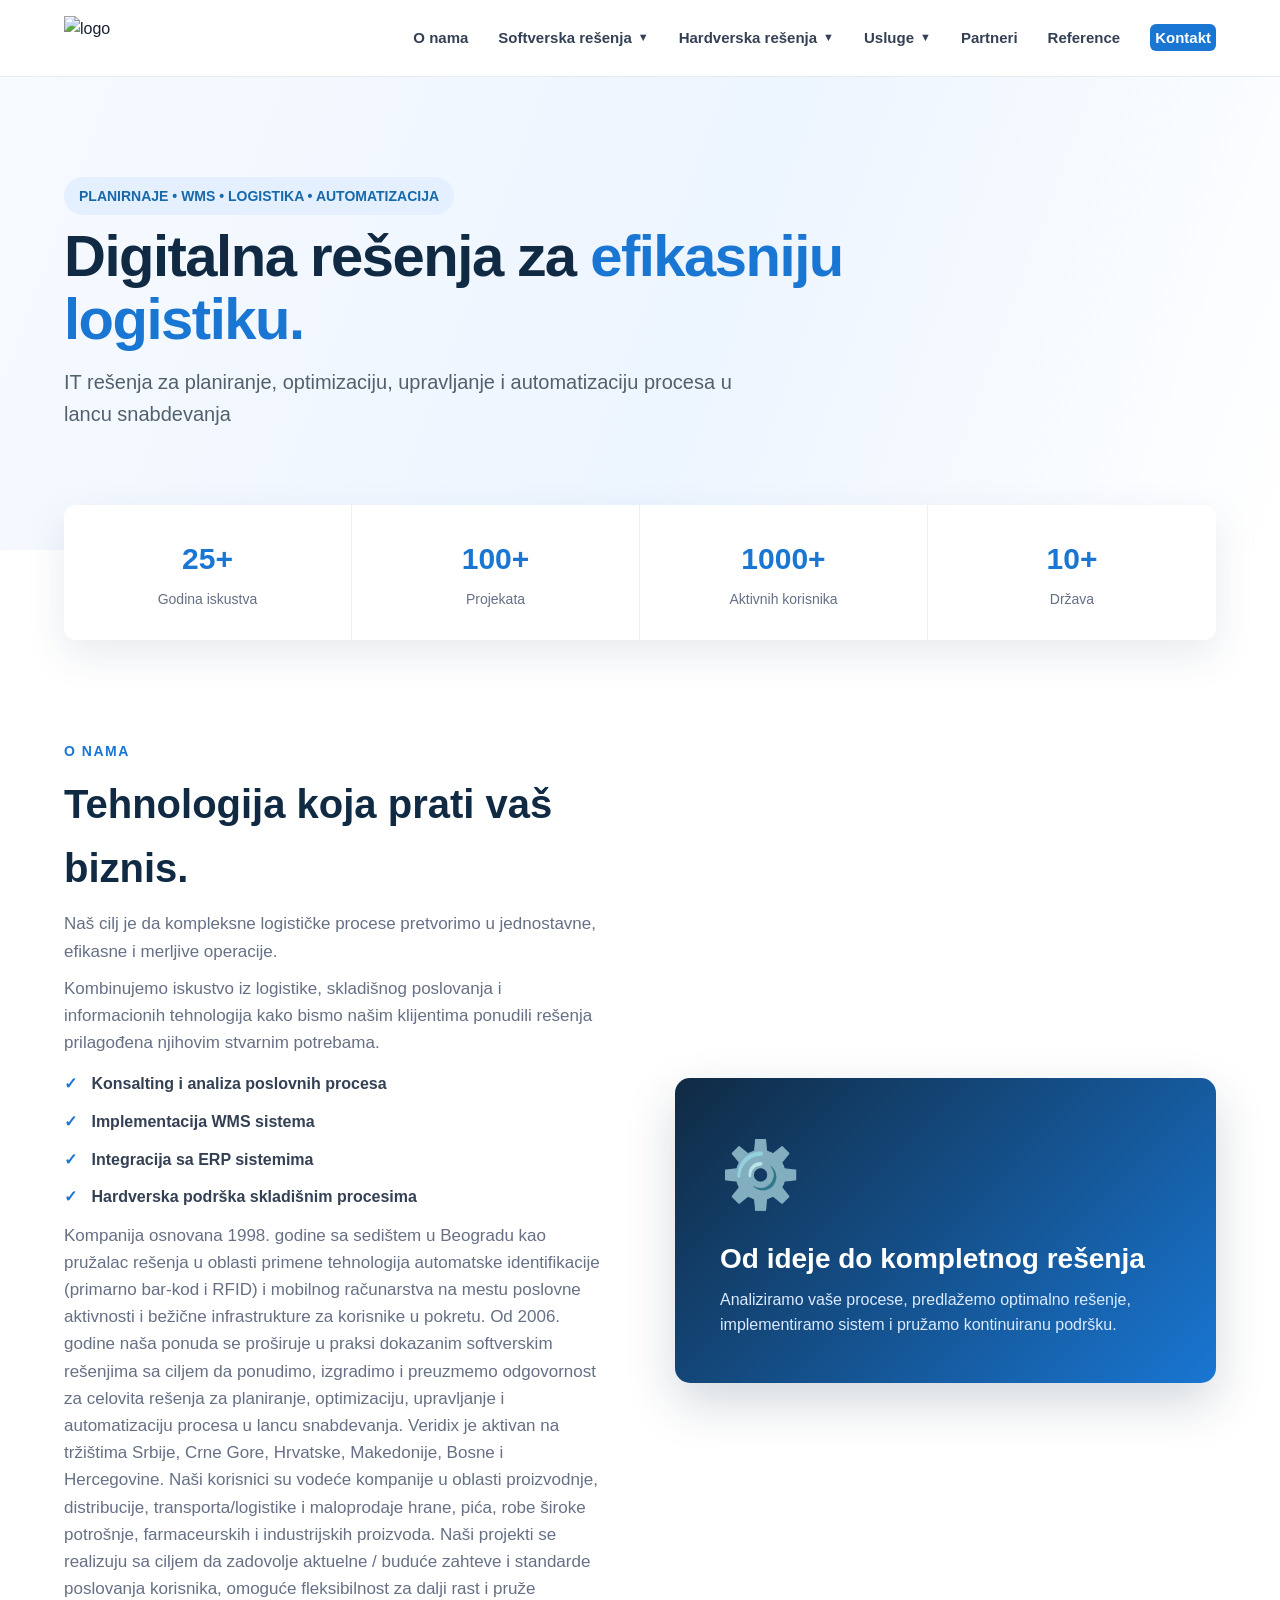
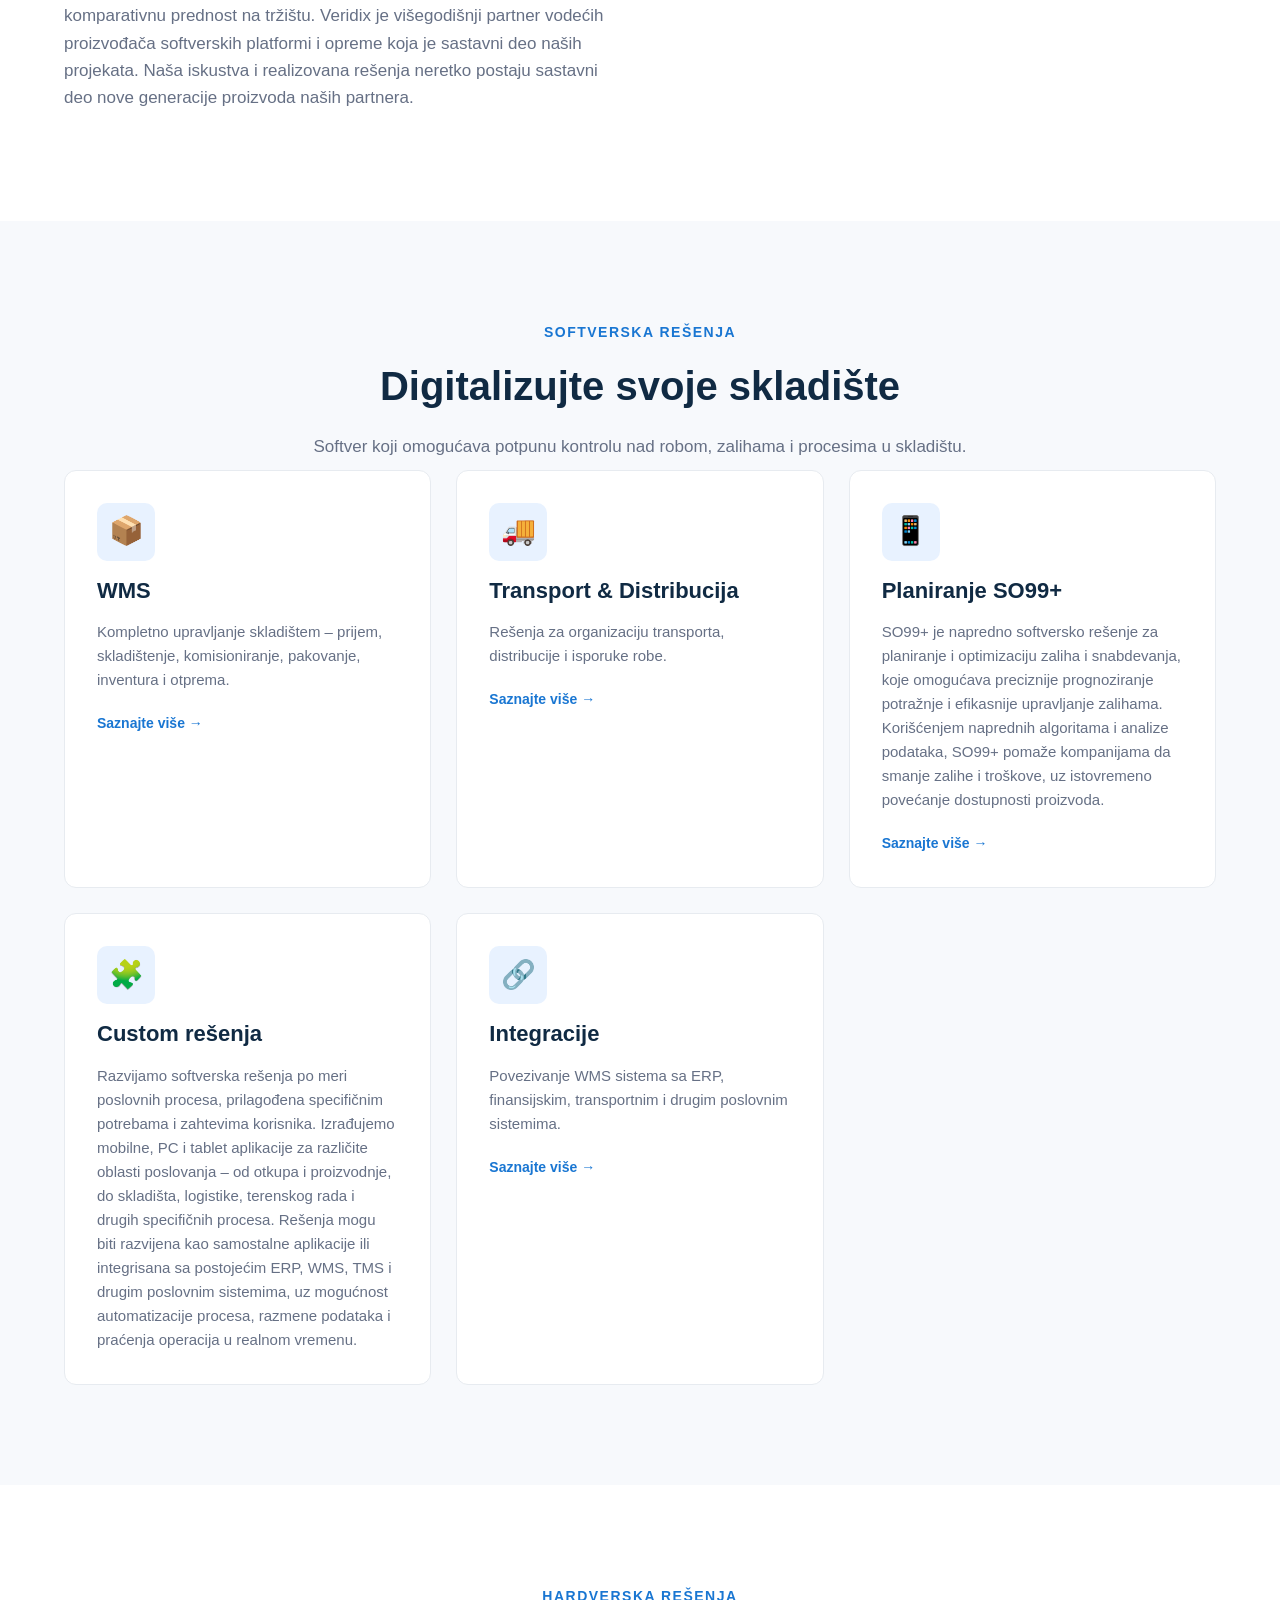
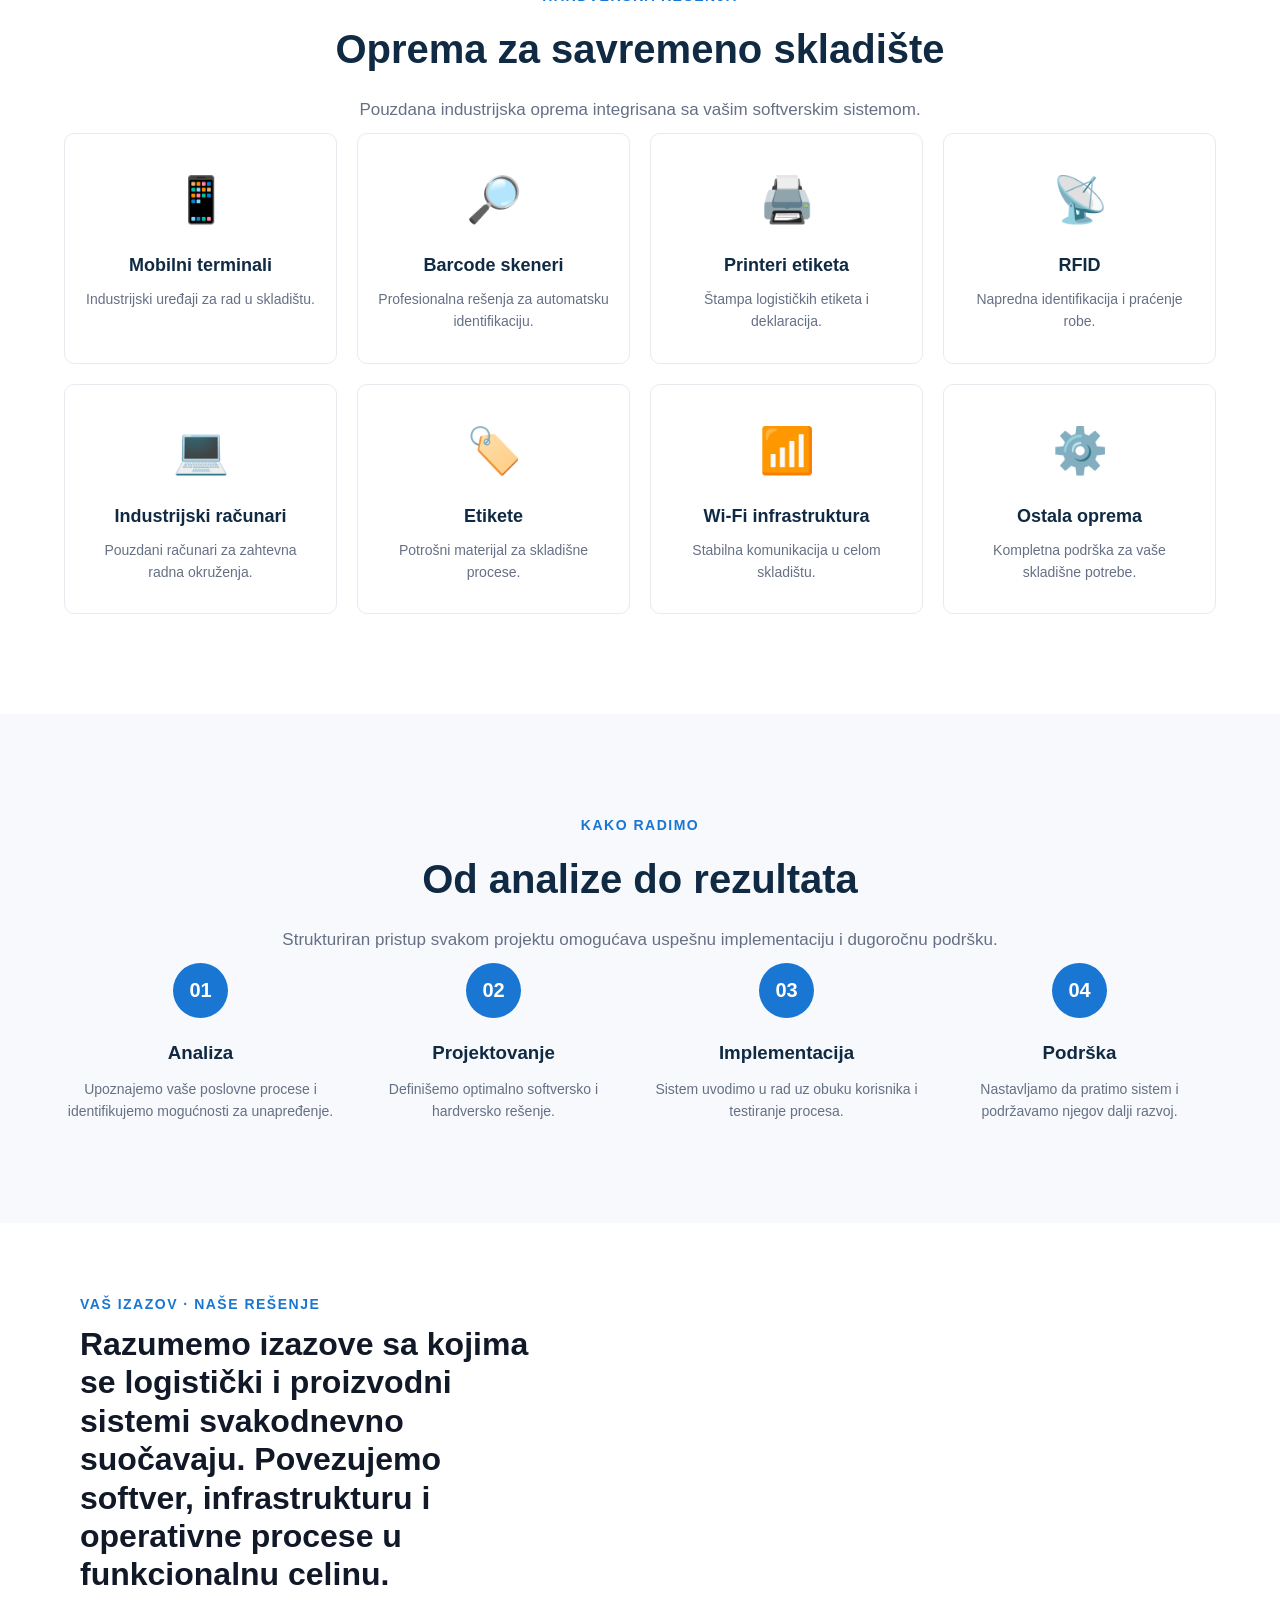
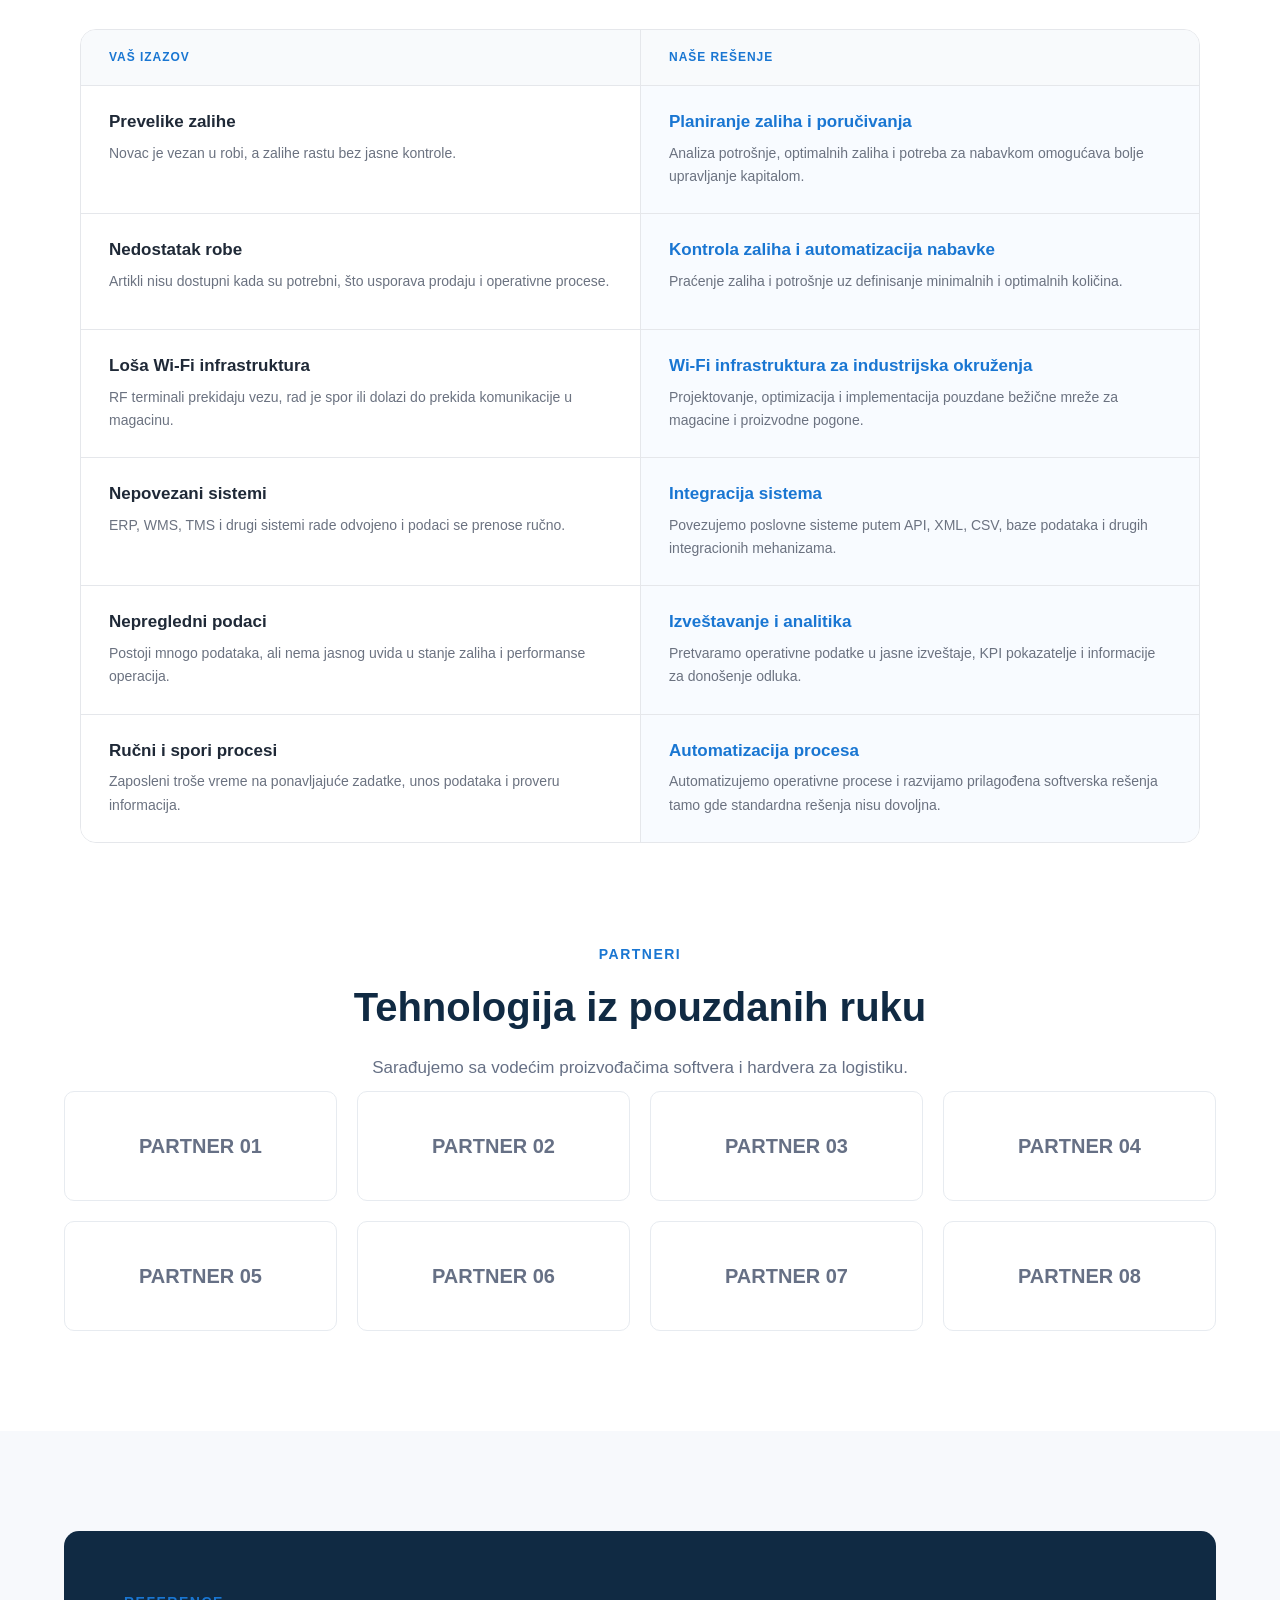
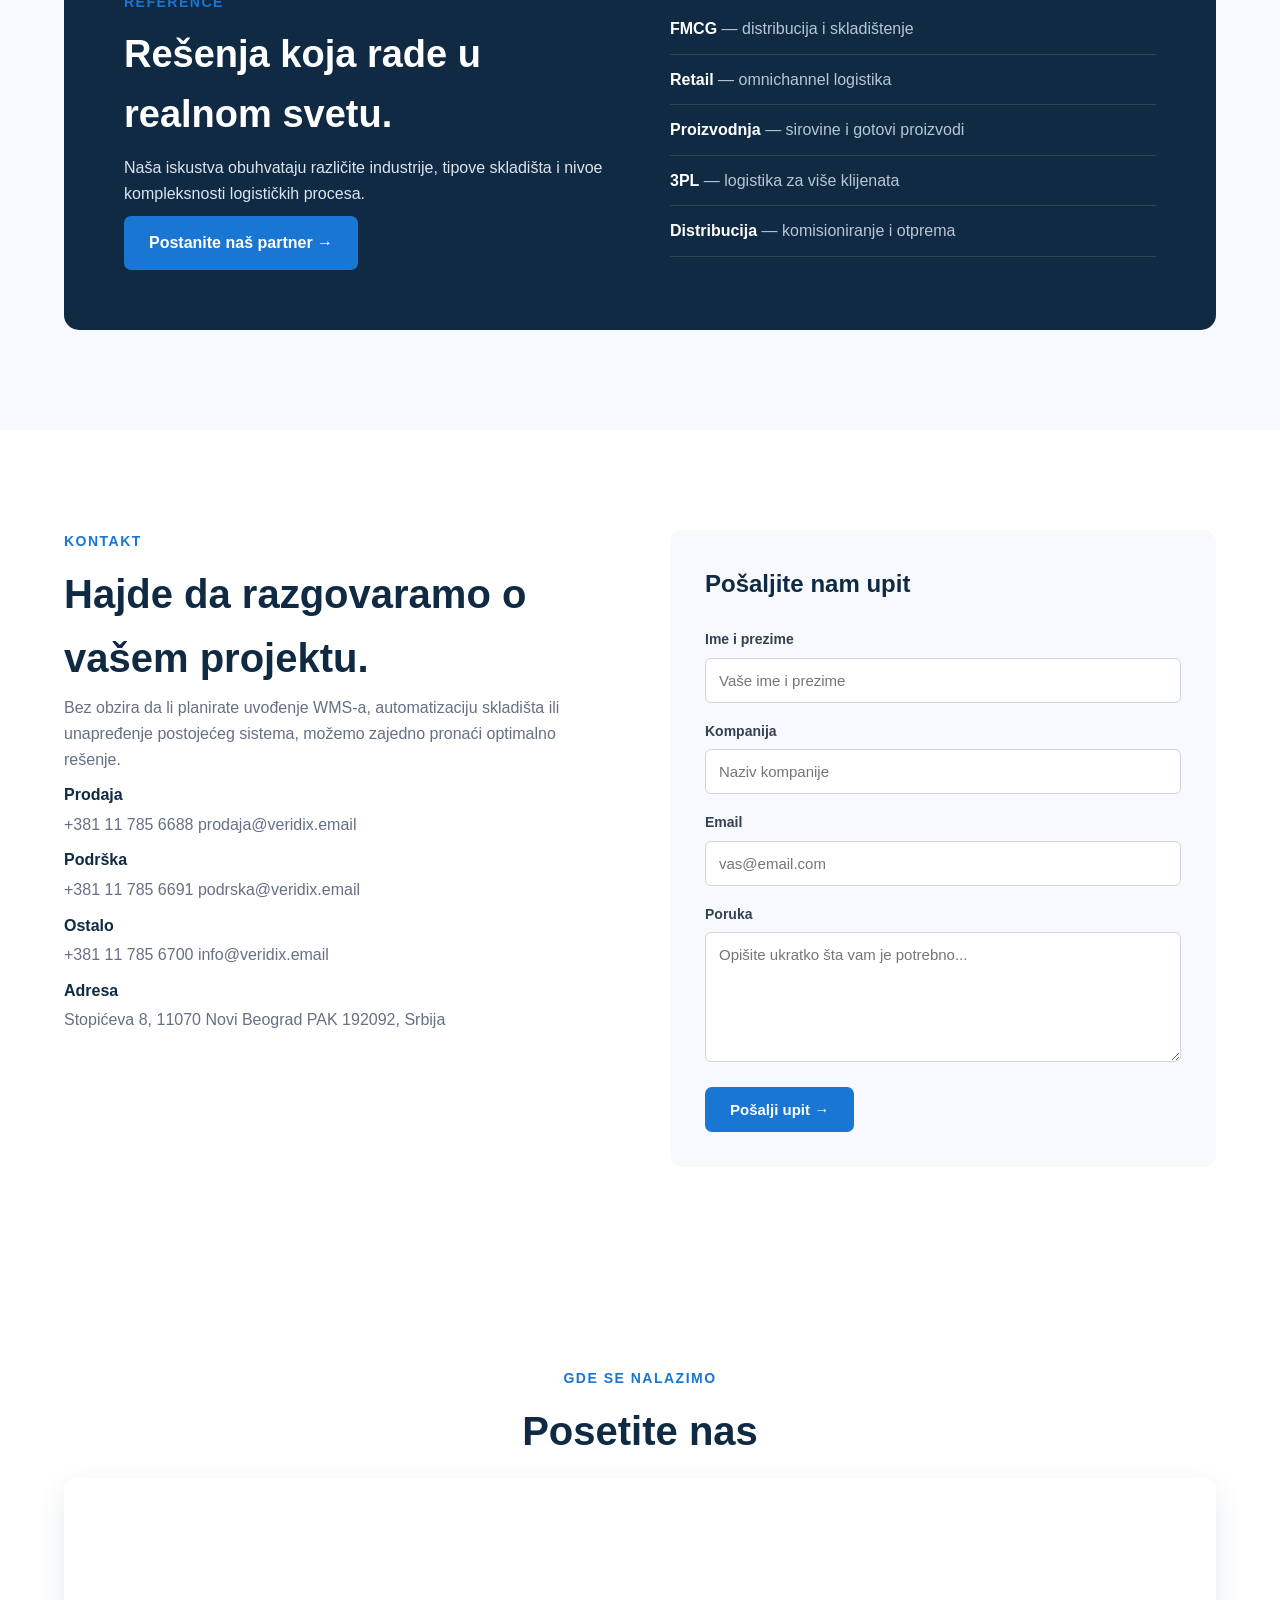
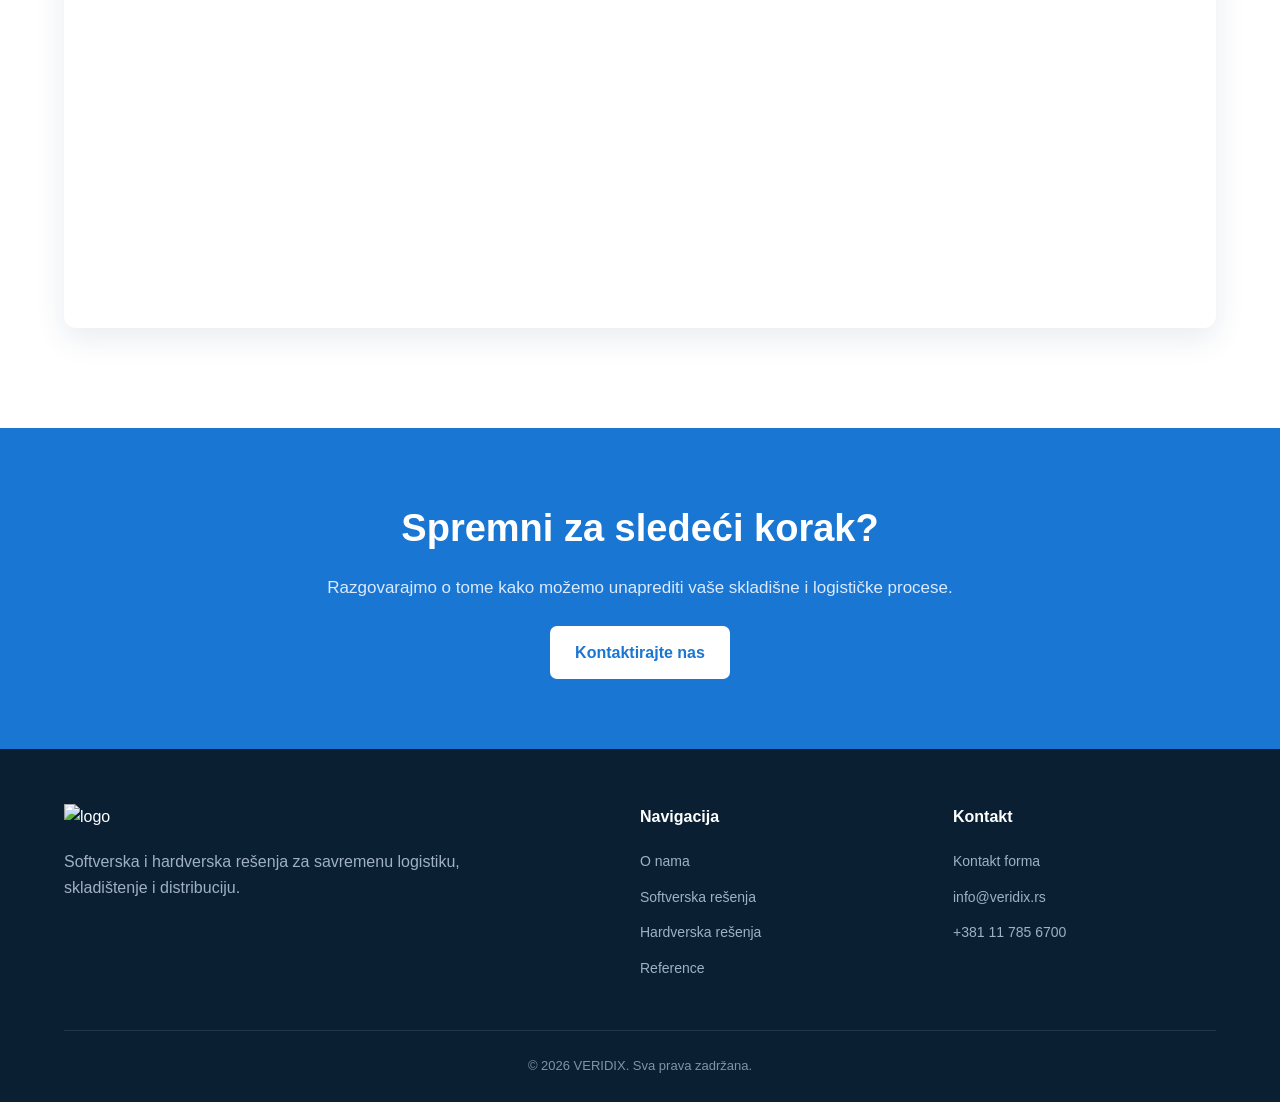
==== commit f1a0322a: "Update index.html" ====
--- a/index.html
+++ b/index.html
@@ -858,15 +858,12 @@
             </div>
 
             <h3>
-                Pretvaramo probleme u konkretna rešenja
-            </h3>
-        </div>
-
-        <p>
             Razumemo izazove sa kojima se logistički i proizvodni sistemi
             svakodnevno suočavaju. Povezujemo softver, infrastrukturu i
             operativne procese u funkcionalnu celinu.
-        </p>
+            </h3>
+        </div>
+
     </div>
 
 
--- a/css/style.css
+++ b/css/style.css
@@ -852,7 +852,261 @@
 
     font-size: 14px;
 }
-
+/* =====================================================
+   IZAZOVI I REŠENJA
+===================================================== */
+.challenge-solution-header {
+    display: grid;
+    grid-template-columns: 0.9fr 1.1fr;
+    gap: 50px;
+    align-items: end;
+    margin-bottom: 35px;
+}
+
+.challenge-solution {
+    width: min(1120px, calc(100% - 40px));
+    margin: 45px auto 0;
+}
+
+
+
+/* Header */
+
+.challenge-solution-header {
+    display: grid;
+    grid-template-columns: 1fr 1fr;
+    gap: 60px;
+    align-items: end;
+    margin-bottom: 35px;
+}
+
+.challenge-solution-header h3 {
+    margin: 10px 0 0;
+    font-size: 32px;
+    line-height: 1.2;
+    font-weight: 700;
+    color: #111827;
+}
+
+.challenge-solution-header p {
+    margin: 0;
+    max-width: 520px;
+    color: #6b7280;
+    font-size: 16px;
+    line-height: 1.7;
+}
+
+
+/* Tabela */
+
+.challenge-table {
+    width: 100%;
+    border: 1px solid #e5e7eb;
+    border-radius: 16px;
+    overflow: hidden;
+    background: #ffffff;
+}
+
+
+/* Red */
+
+.challenge-row {
+    display: grid;
+    grid-template-columns: 1fr 1fr;
+}
+
+
+/* Zaglavlje */
+
+.challenge-heading {
+    background: #f8fafc;
+    border-bottom: 1px solid #e5e7eb;
+}
+
+.challenge-heading > div {
+    padding: 18px 28px;
+    font-size: 12px;
+    font-weight: 700;
+    letter-spacing: 0.08em;
+    color: #1976d2;
+}
+
+.challenge-heading > div + div {
+    border-left: 1px solid #e5e7eb;
+}
+
+
+/* Ćelije */
+
+.challenge,
+.solution {
+    padding: 25px 28px;
+    min-height: 115px;
+}
+
+.challenge {
+    background: #ffffff;
+}
+
+.solution {
+    background: #f8fbff;
+    border-left: 1px solid #e5e7eb;
+}
+
+
+/* Naslovi */
+
+.challenge strong,
+.solution strong {
+    display: block;
+    margin-bottom: 8px;
+    font-size: 17px;
+    line-height: 1.35;
+    font-weight: 700;
+}
+
+.challenge strong {
+    color: #1f2937;
+}
+
+.solution strong {
+    color: #1976d2;
+}
+
+
+/* Opis */
+
+.challenge span,
+.solution span {
+    display: block;
+    font-size: 14px;
+    line-height: 1.65;
+    color: #6b7280;
+}
+
+
+/* Razdelnik između redova */
+
+.challenge-row:not(.challenge-heading) {
+    border-bottom: 1px solid #e5e7eb;
+}
+
+.challenge-row:last-child {
+    border-bottom: none;
+}
+
+
+/* Hover efekat */
+
+.challenge-row:not(.challenge-heading):hover .solution {
+    background: #f1f7ff;
+}
+
+.challenge-row:not(.challenge-heading):hover .challenge strong {
+    color: #1976d2;
+}
+
+
+/* =====================================================
+   RESPONSIVE
+===================================================== */
+
+@media (max-width: 800px) {
+
+    .challenge-solution {
+        margin-top: 50px;
+    }
+
+    .challenge-solution-header {
+        grid-template-columns: 1fr;
+        gap: 20px;
+        margin-bottom: 25px;
+    }
+
+    .challenge-solution-header h3 {
+        font-size: 27px;
+    }
+
+    .challenge-row {
+        grid-template-columns: 1fr;
+    }
+
+    .challenge-heading {
+        display: grid;
+        grid-template-columns: 1fr 1fr;
+    }
+
+    .challenge-heading > div {
+        padding: 15px 18px;
+    }
+
+    .challenge,
+    .solution {
+        padding: 20px;
+        min-height: auto;
+    }
+
+    .solution {
+        border-left: none;
+        border-top: 1px dashed #dbe3ec;
+    }
+
+}
+
+/* =====================================================
+   UŽA ŠIRINA ZA IZAZOVE I REŠENJA
+===================================================== */
+
+.challenge-solution {
+    max-width: 1120px;
+    margin: 70px auto 0;
+}
+
+.challenge-solution-header {
+    grid-template-columns: 0.9fr 1.1fr;
+    gap: 50px;
+}
+
+.challenge-table {
+    width: 100%;
+}
+
+/* =====================================================
+   SMALL MOBILE
+===================================================== */
+
+@media (max-width: 500px) {
+
+    .challenge-solution-header h3 {
+        font-size: 24px;
+    }
+
+    .challenge-solution-header p {
+        font-size: 14px;
+    }
+
+    .challenge-heading > div {
+        padding: 13px 15px;
+        font-size: 11px;
+    }
+
+    .challenge,
+    .solution {
+        padding: 18px 17px;
+    }
+
+    .challenge strong,
+    .solution strong {
+        font-size: 16px;
+    }
+
+    .challenge span,
+    .solution span {
+        font-size: 13px;
+        line-height: 1.6;
+    }
+
+}
 
 /* =====================================================
    PARTNERI
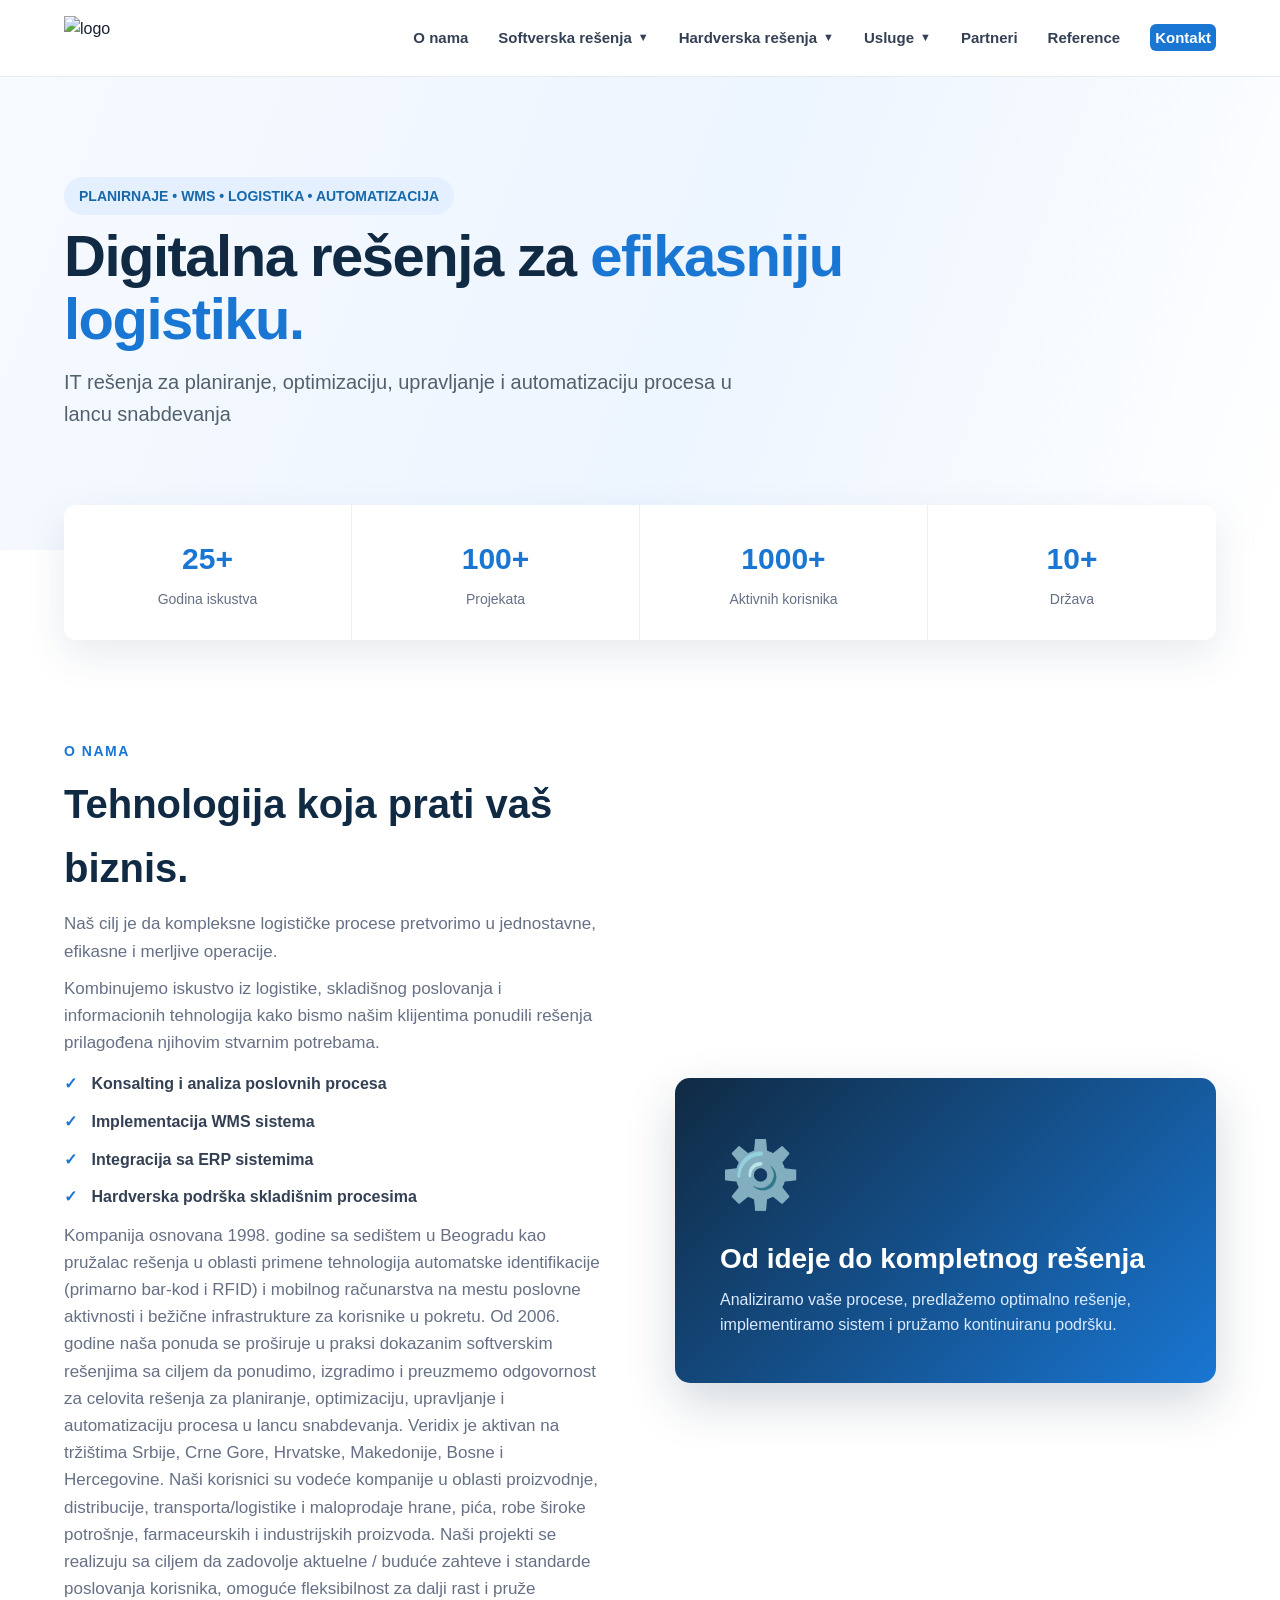
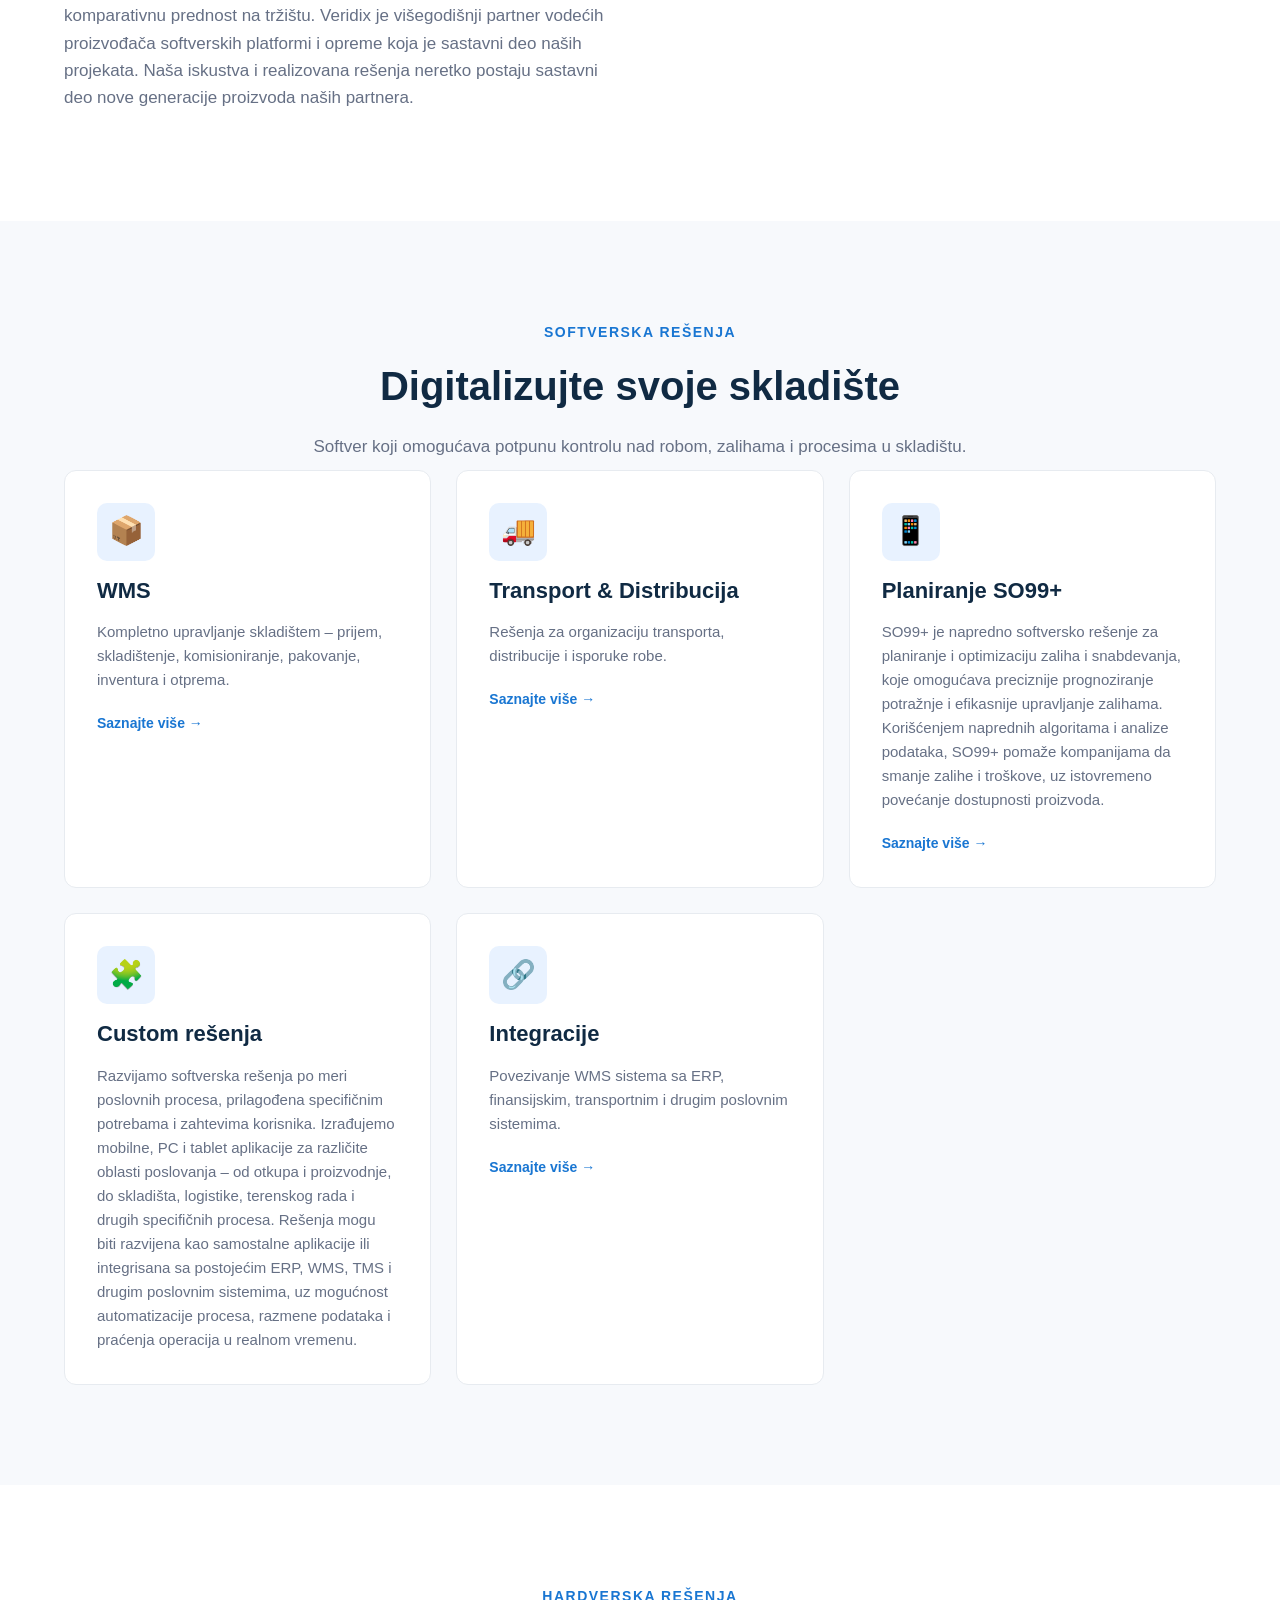
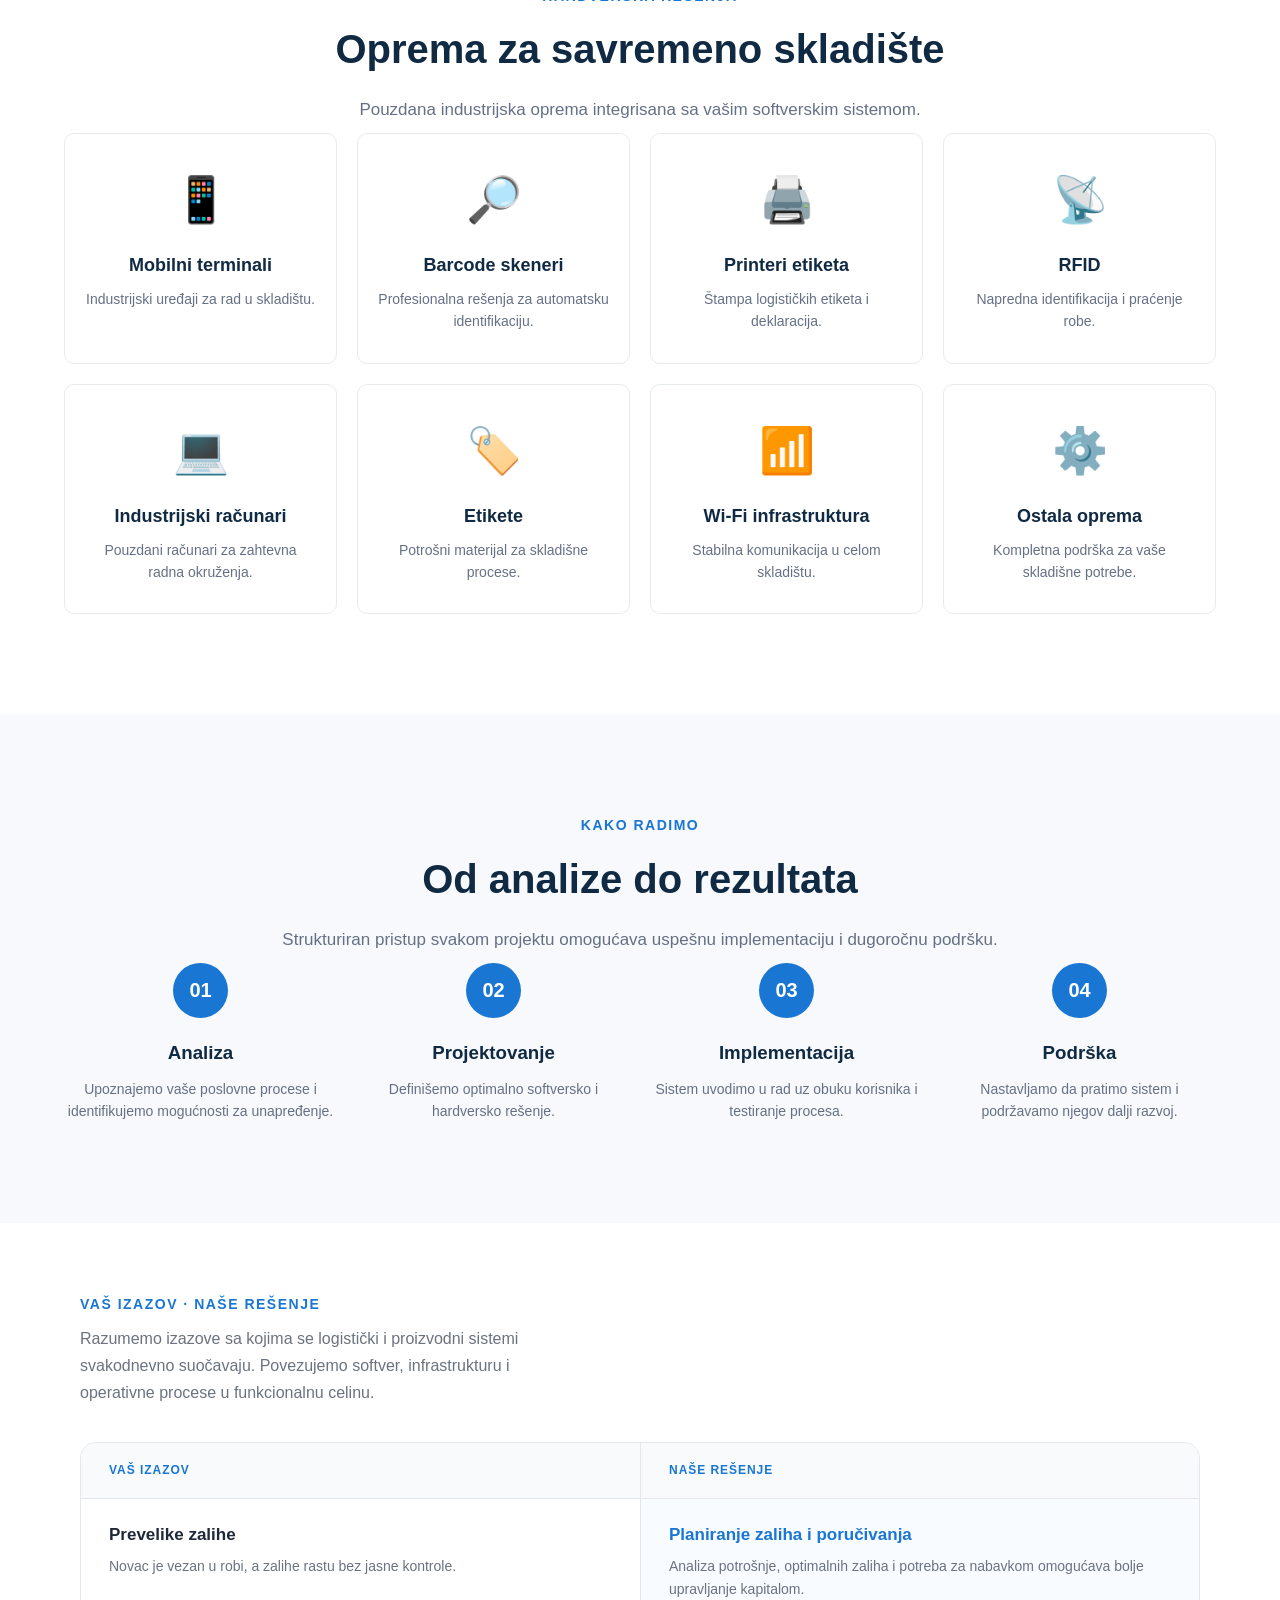
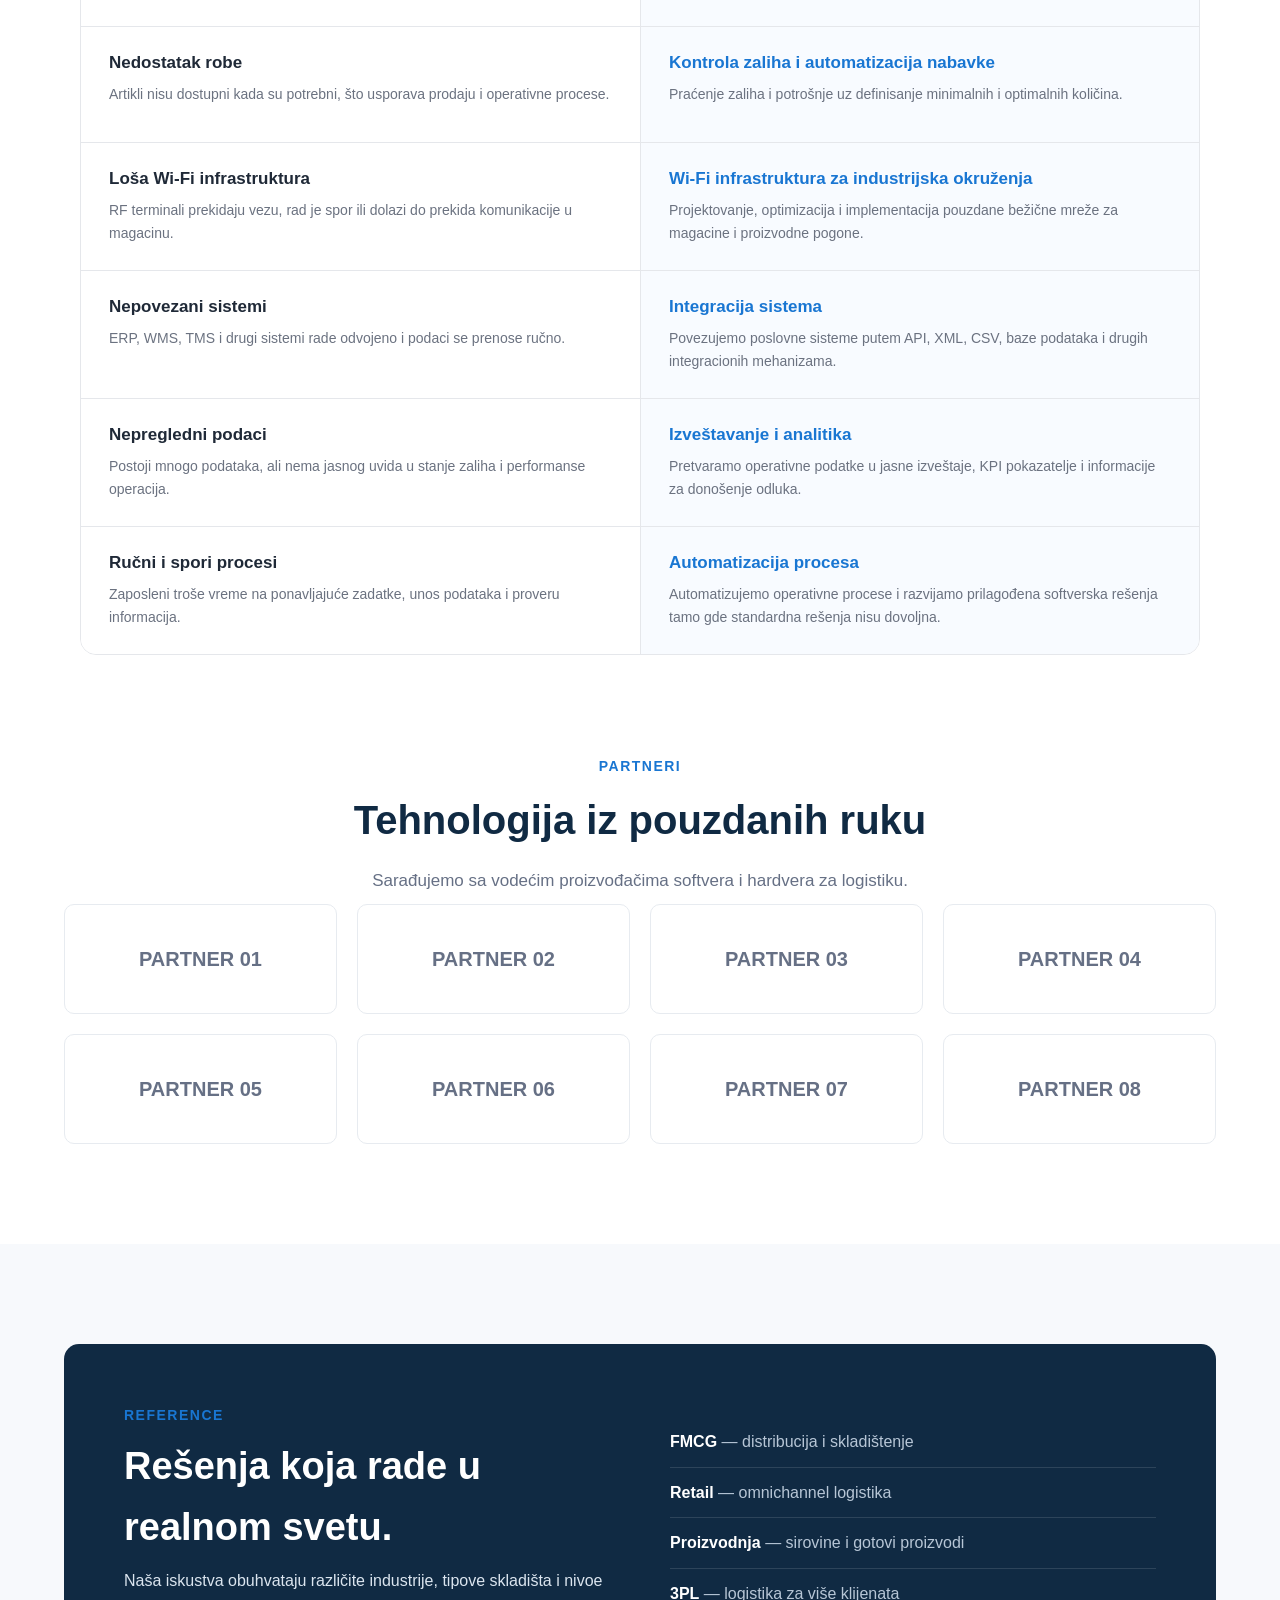
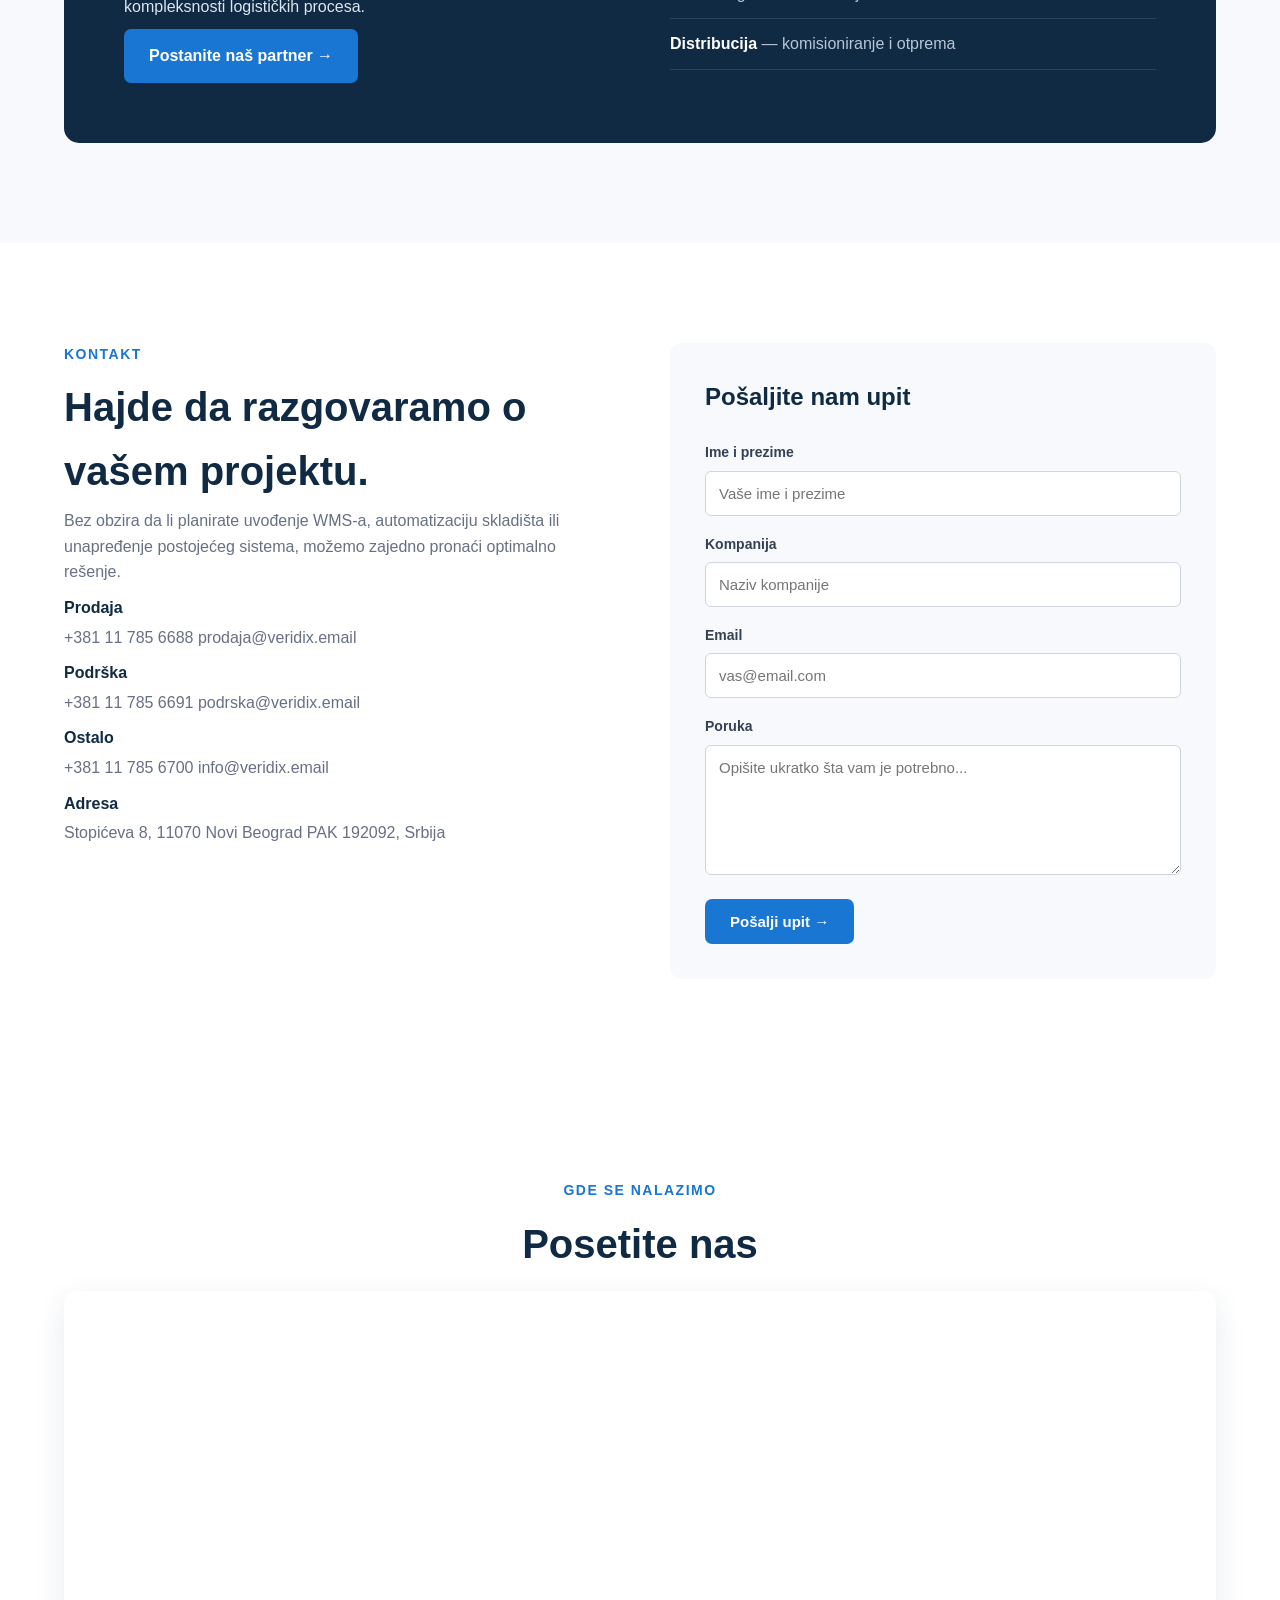
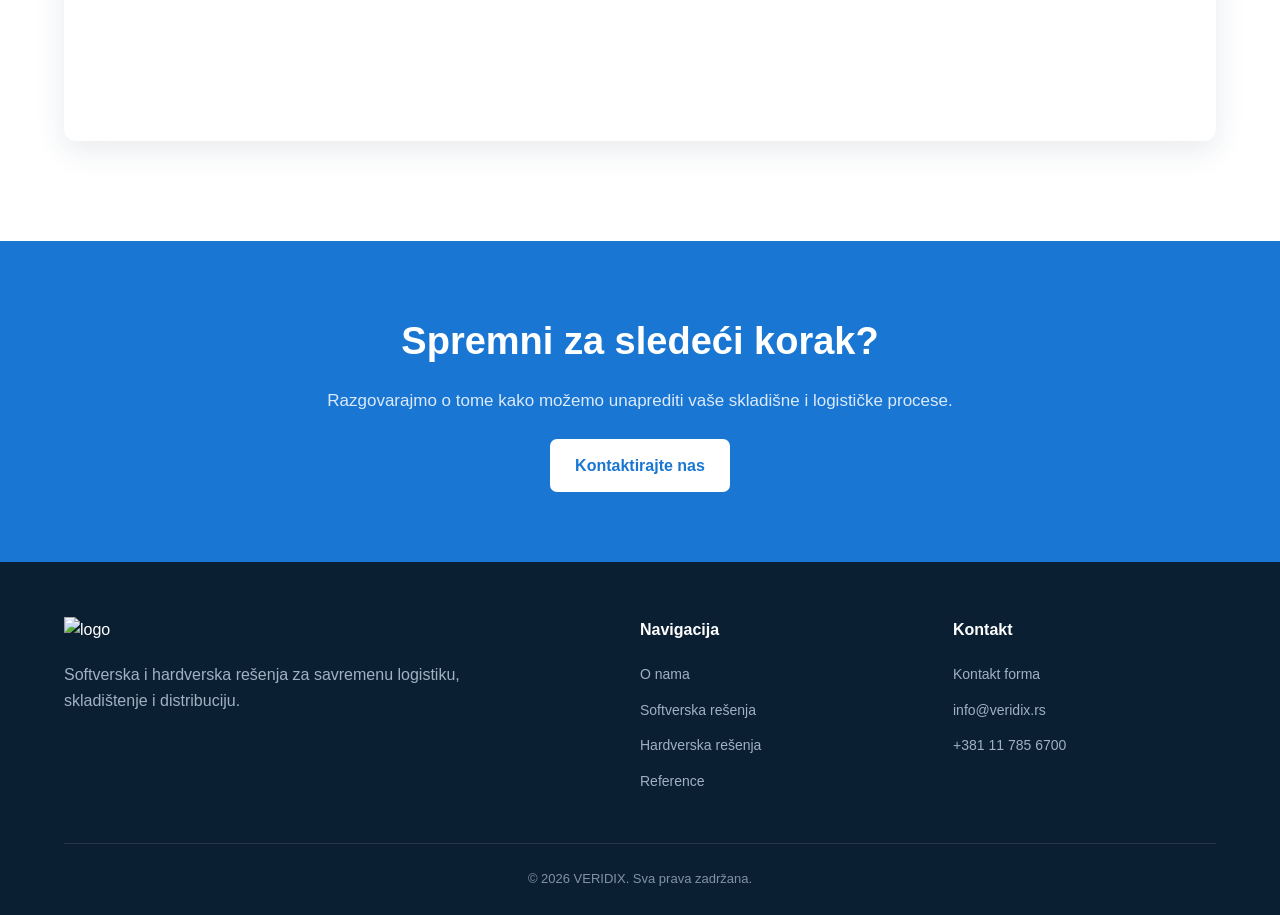
==== commit 5c381761: "Update index.html" ====
--- a/index.html
+++ b/index.html
@@ -857,11 +857,11 @@
                 VAŠ IZAZOV · NAŠE REŠENJE
             </div>
 
-            <h3>
+            <p>
             Razumemo izazove sa kojima se logistički i proizvodni sistemi
             svakodnevno suočavaju. Povezujemo softver, infrastrukturu i
             operativne procese u funkcionalnu celinu.
-            </h3>
+            </p>
         </div>
 
     </div>
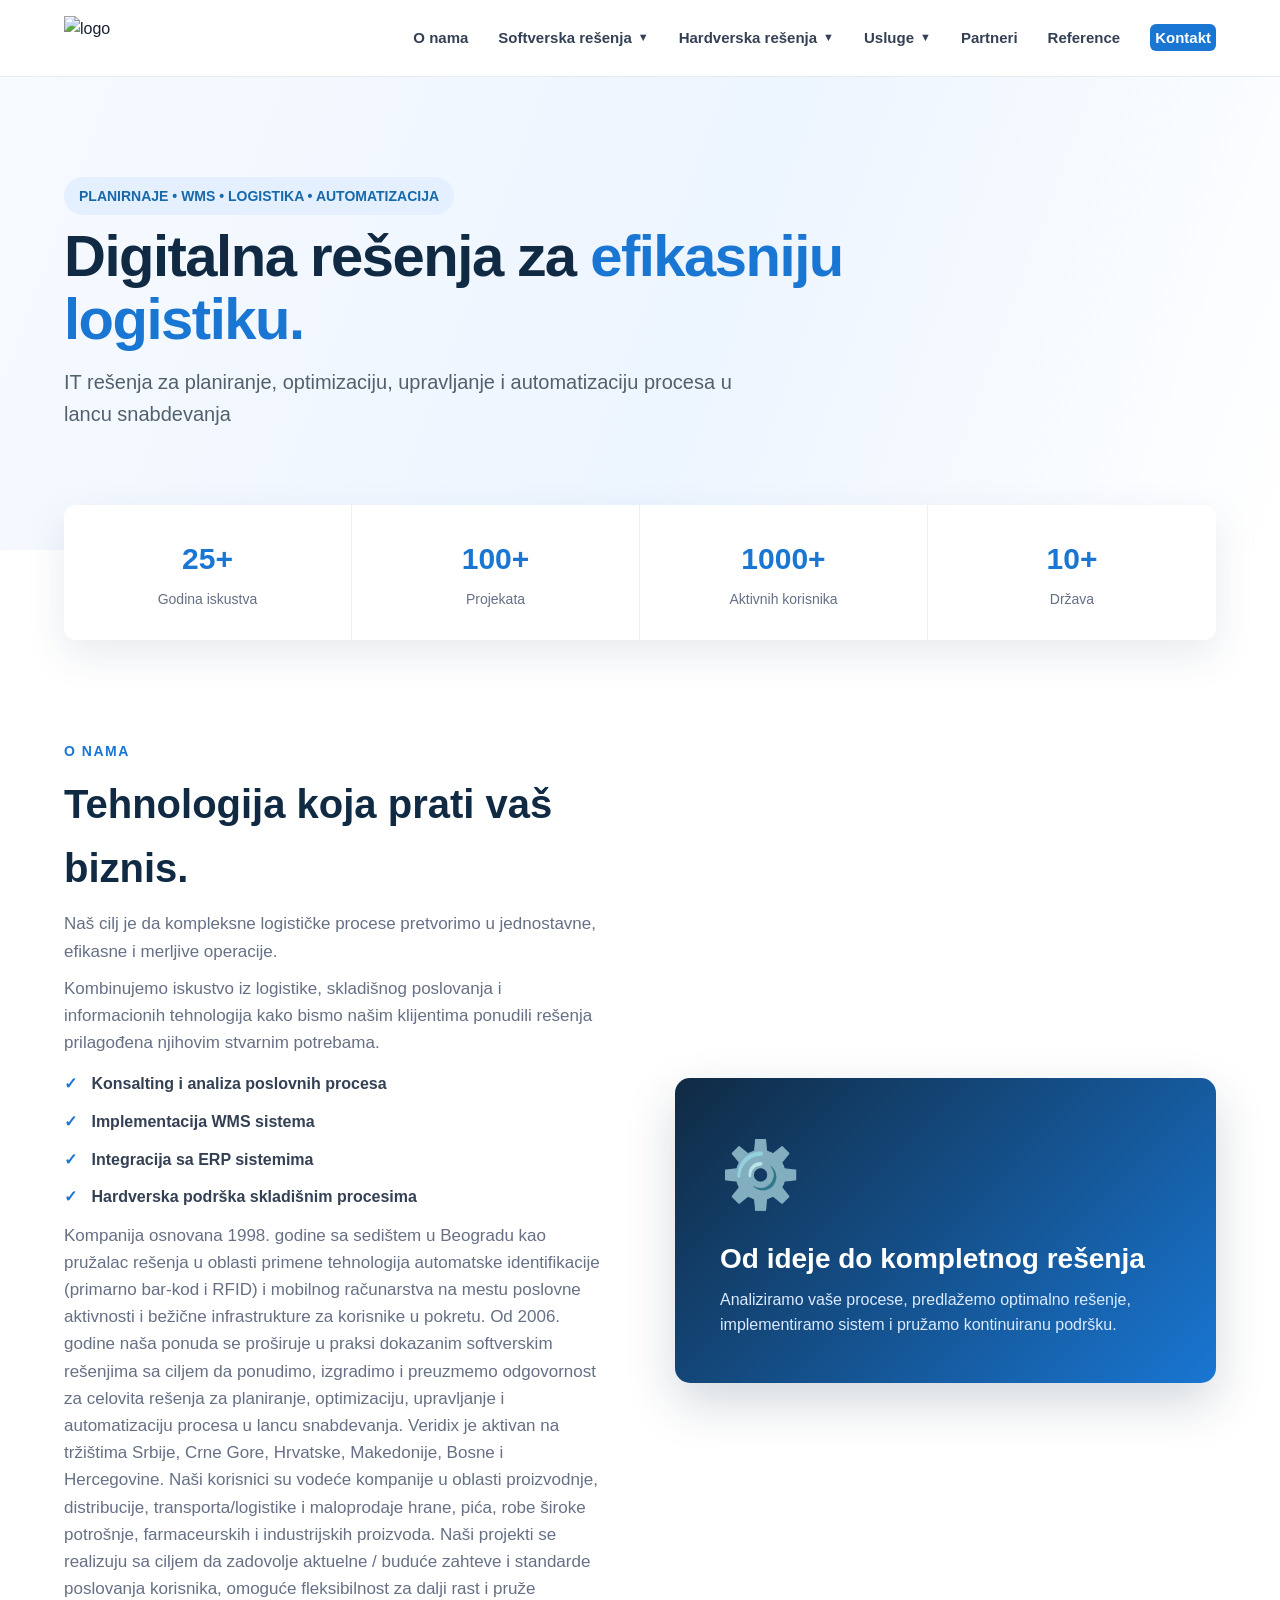
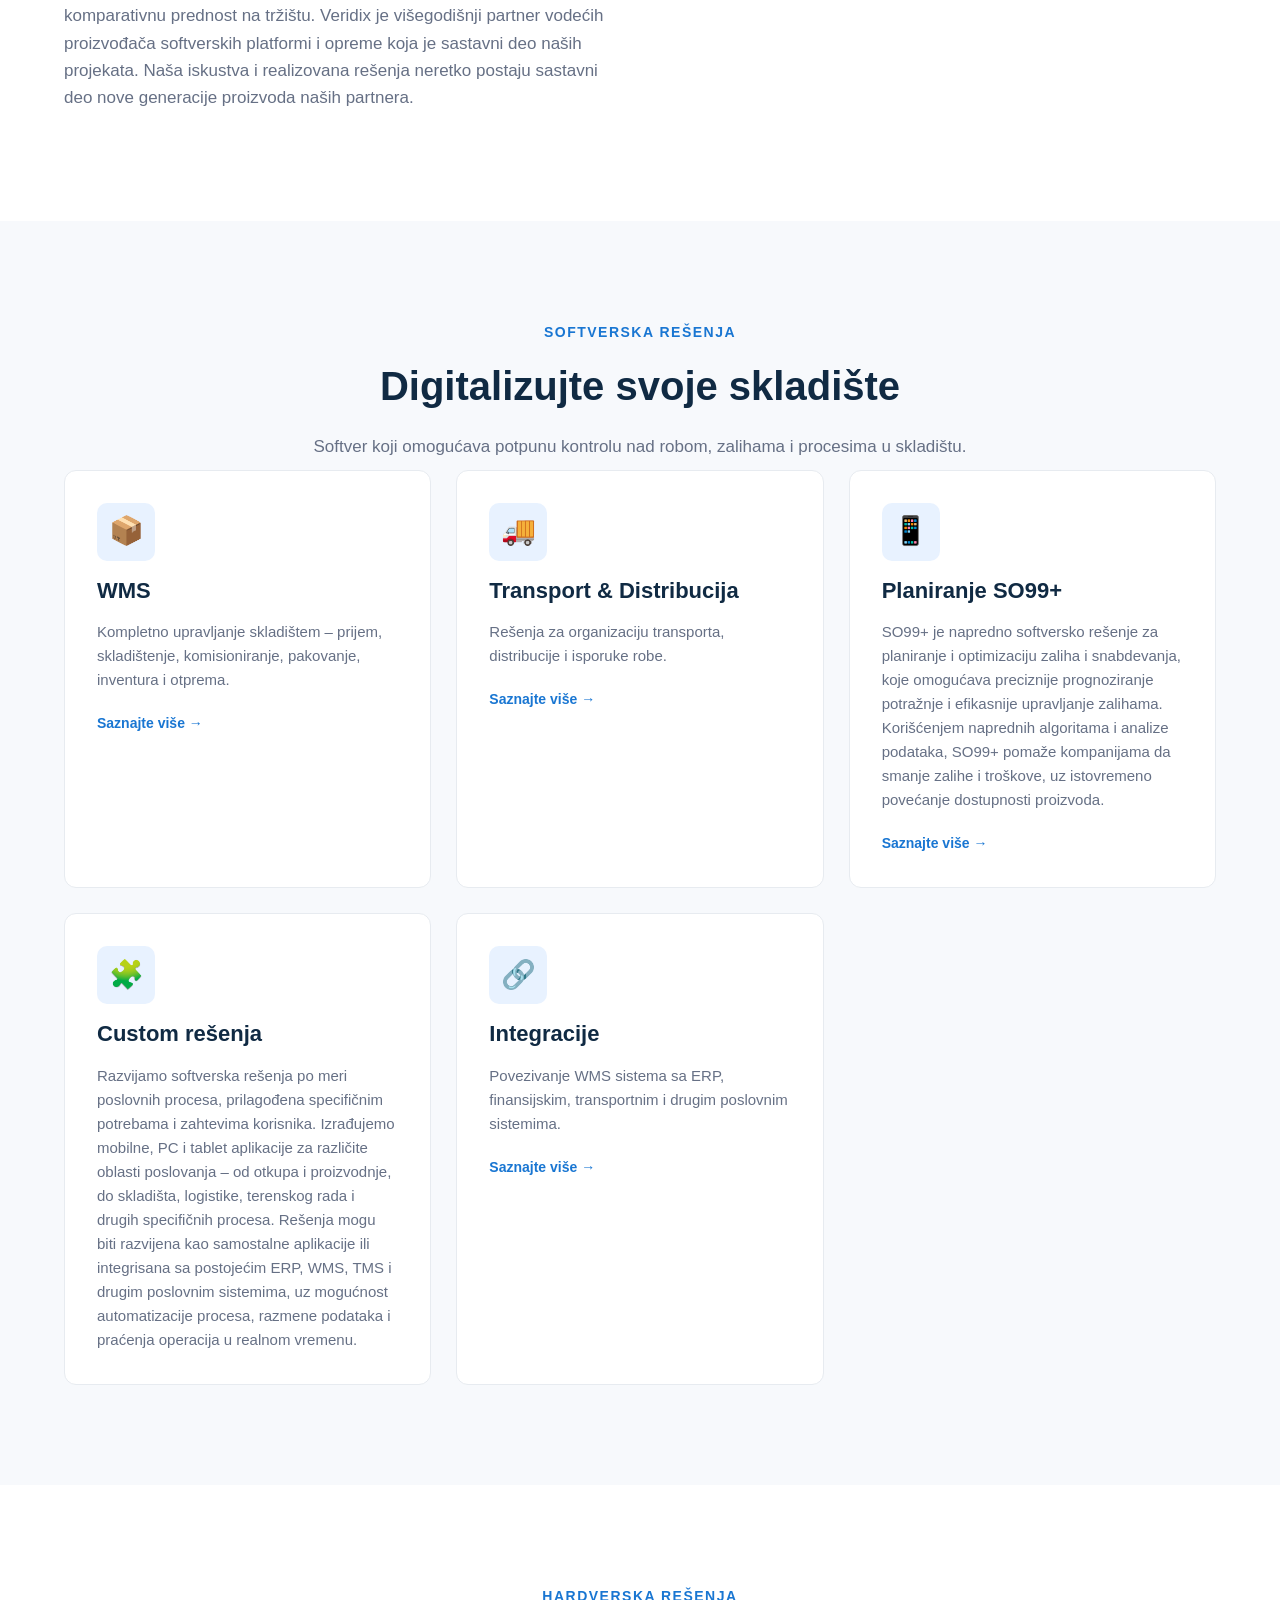
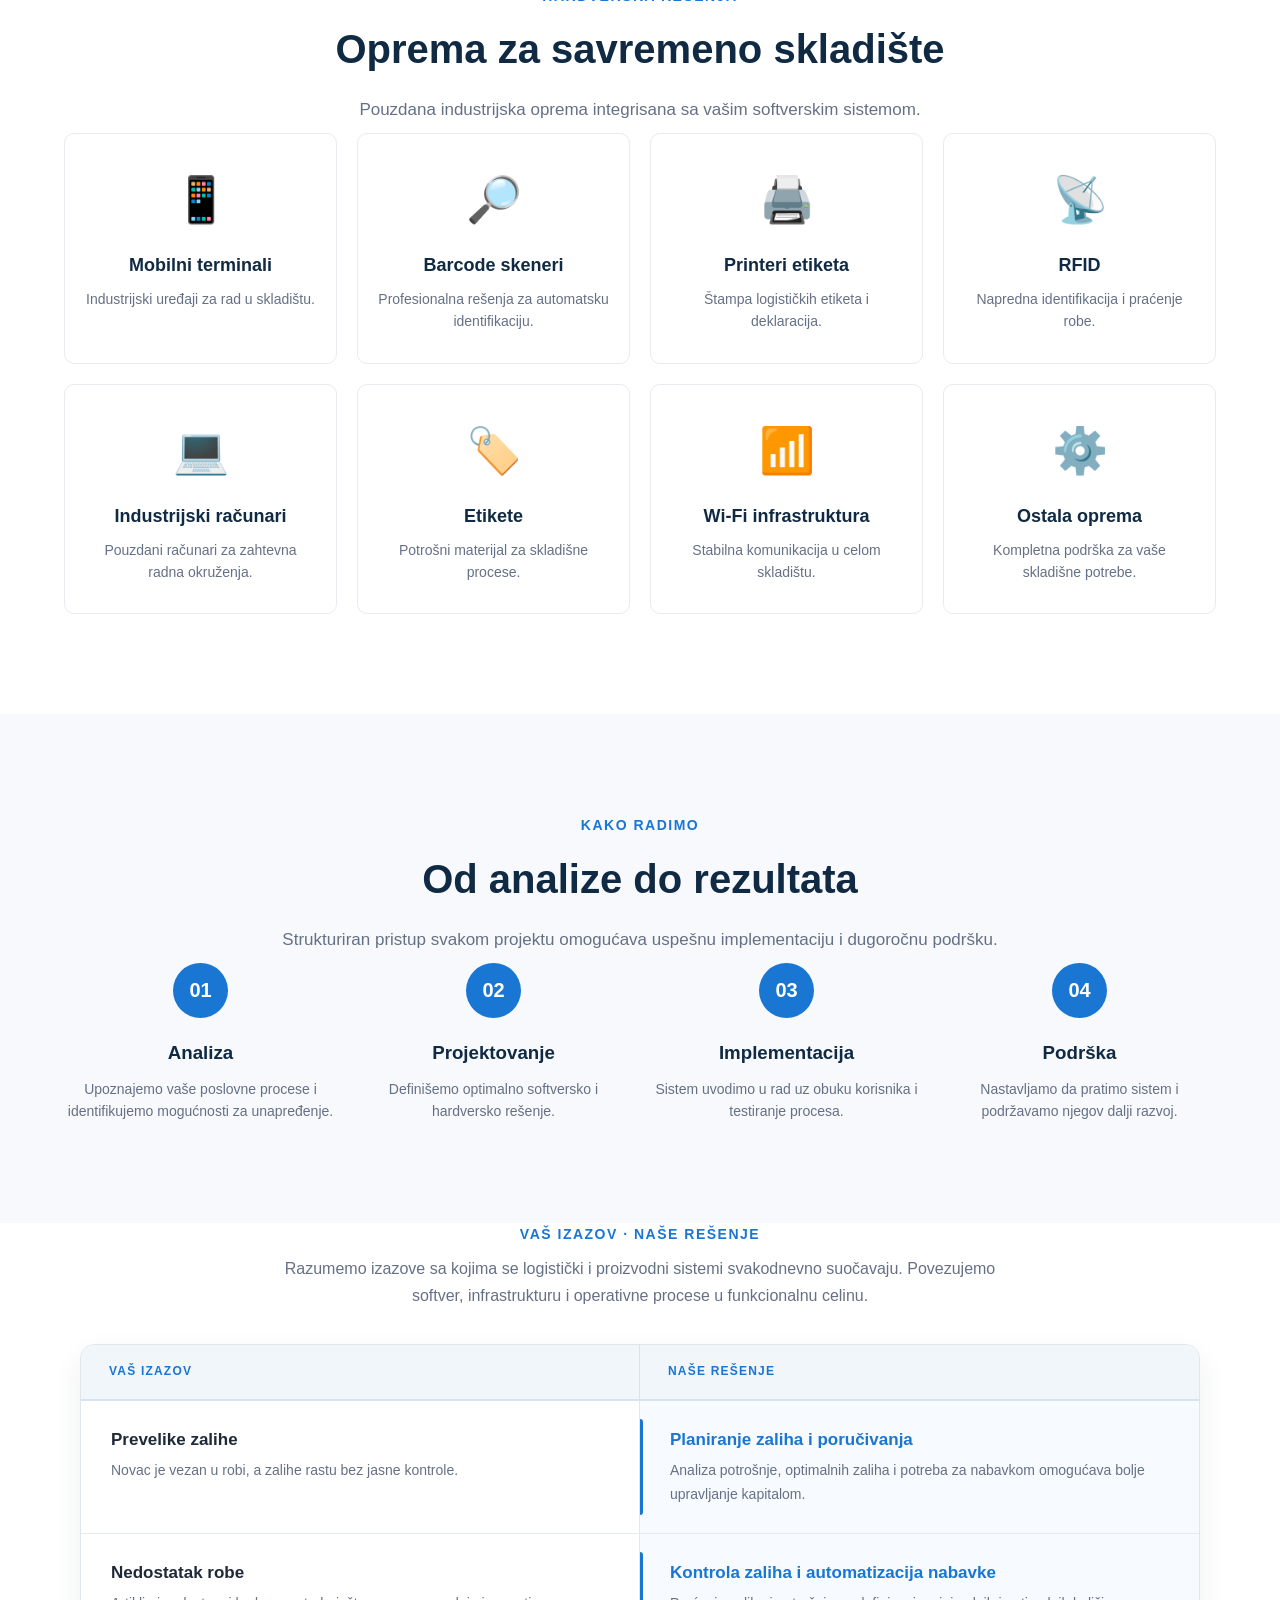
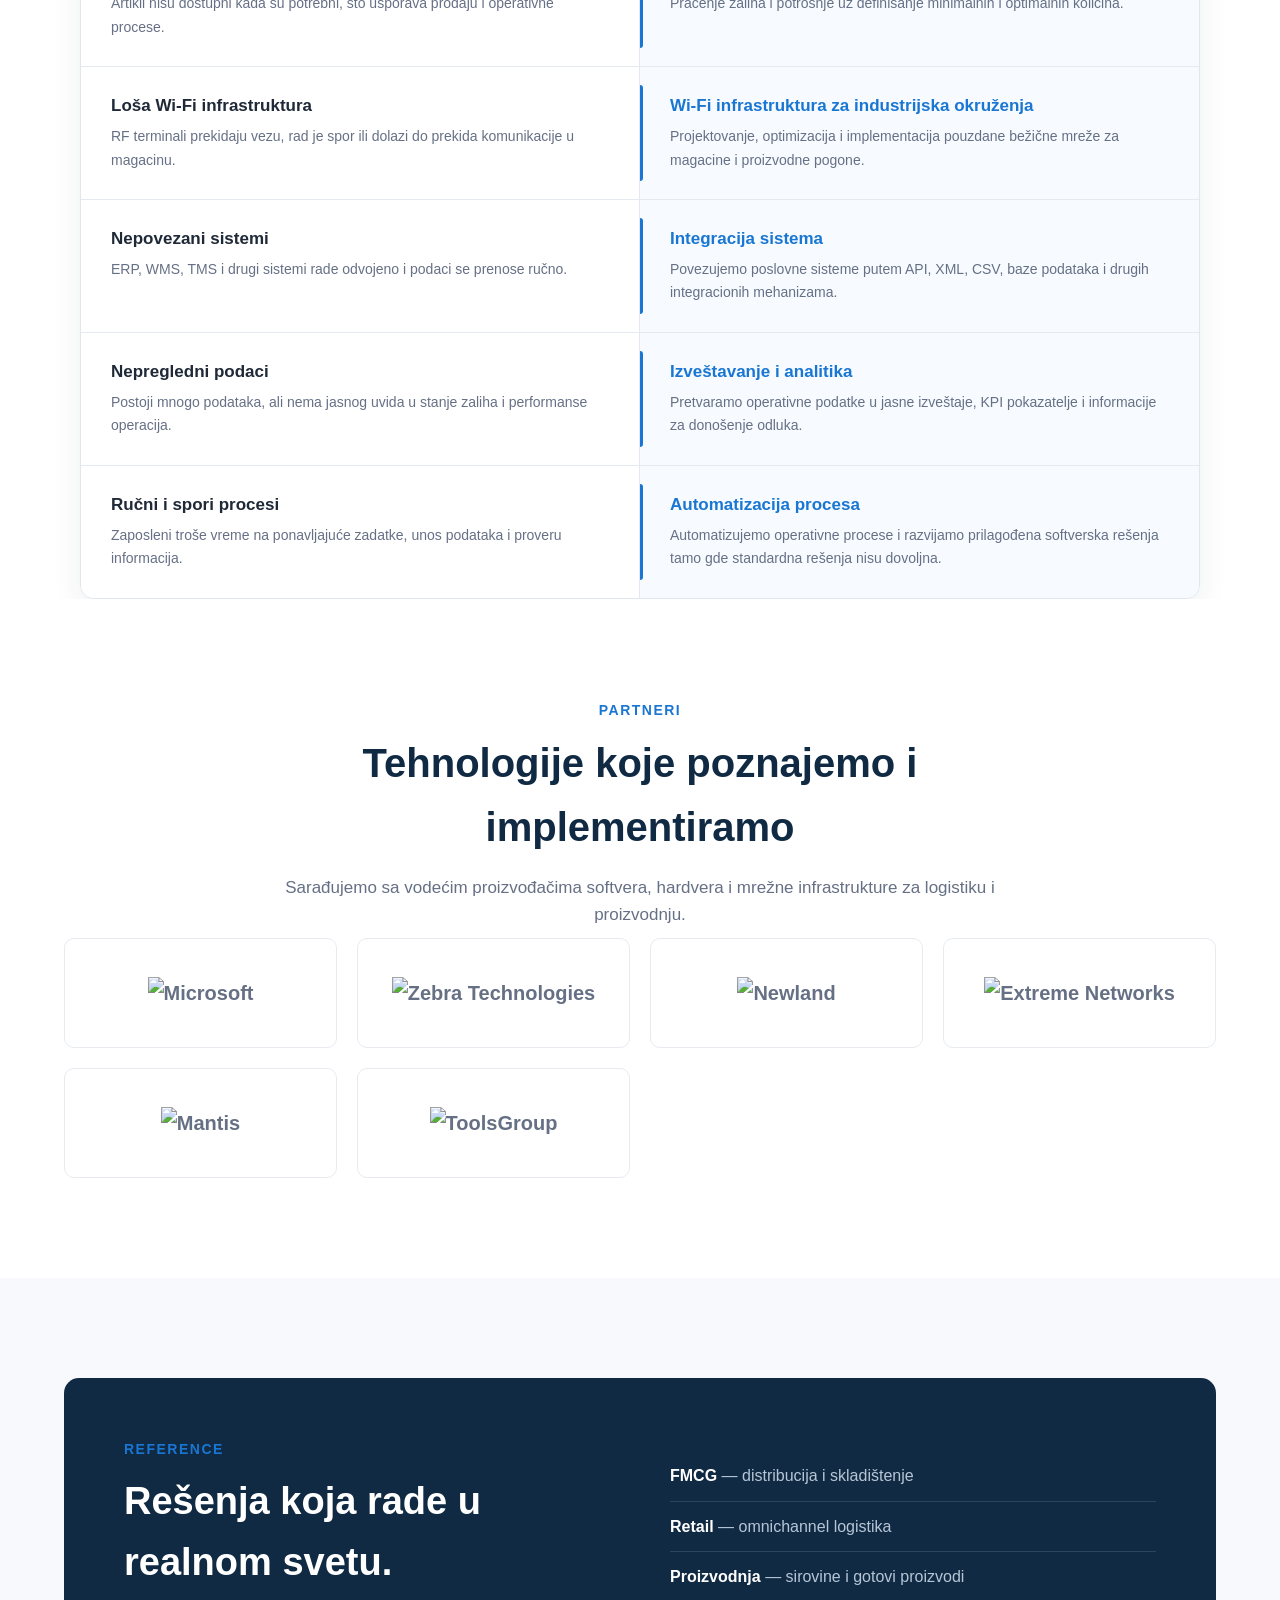
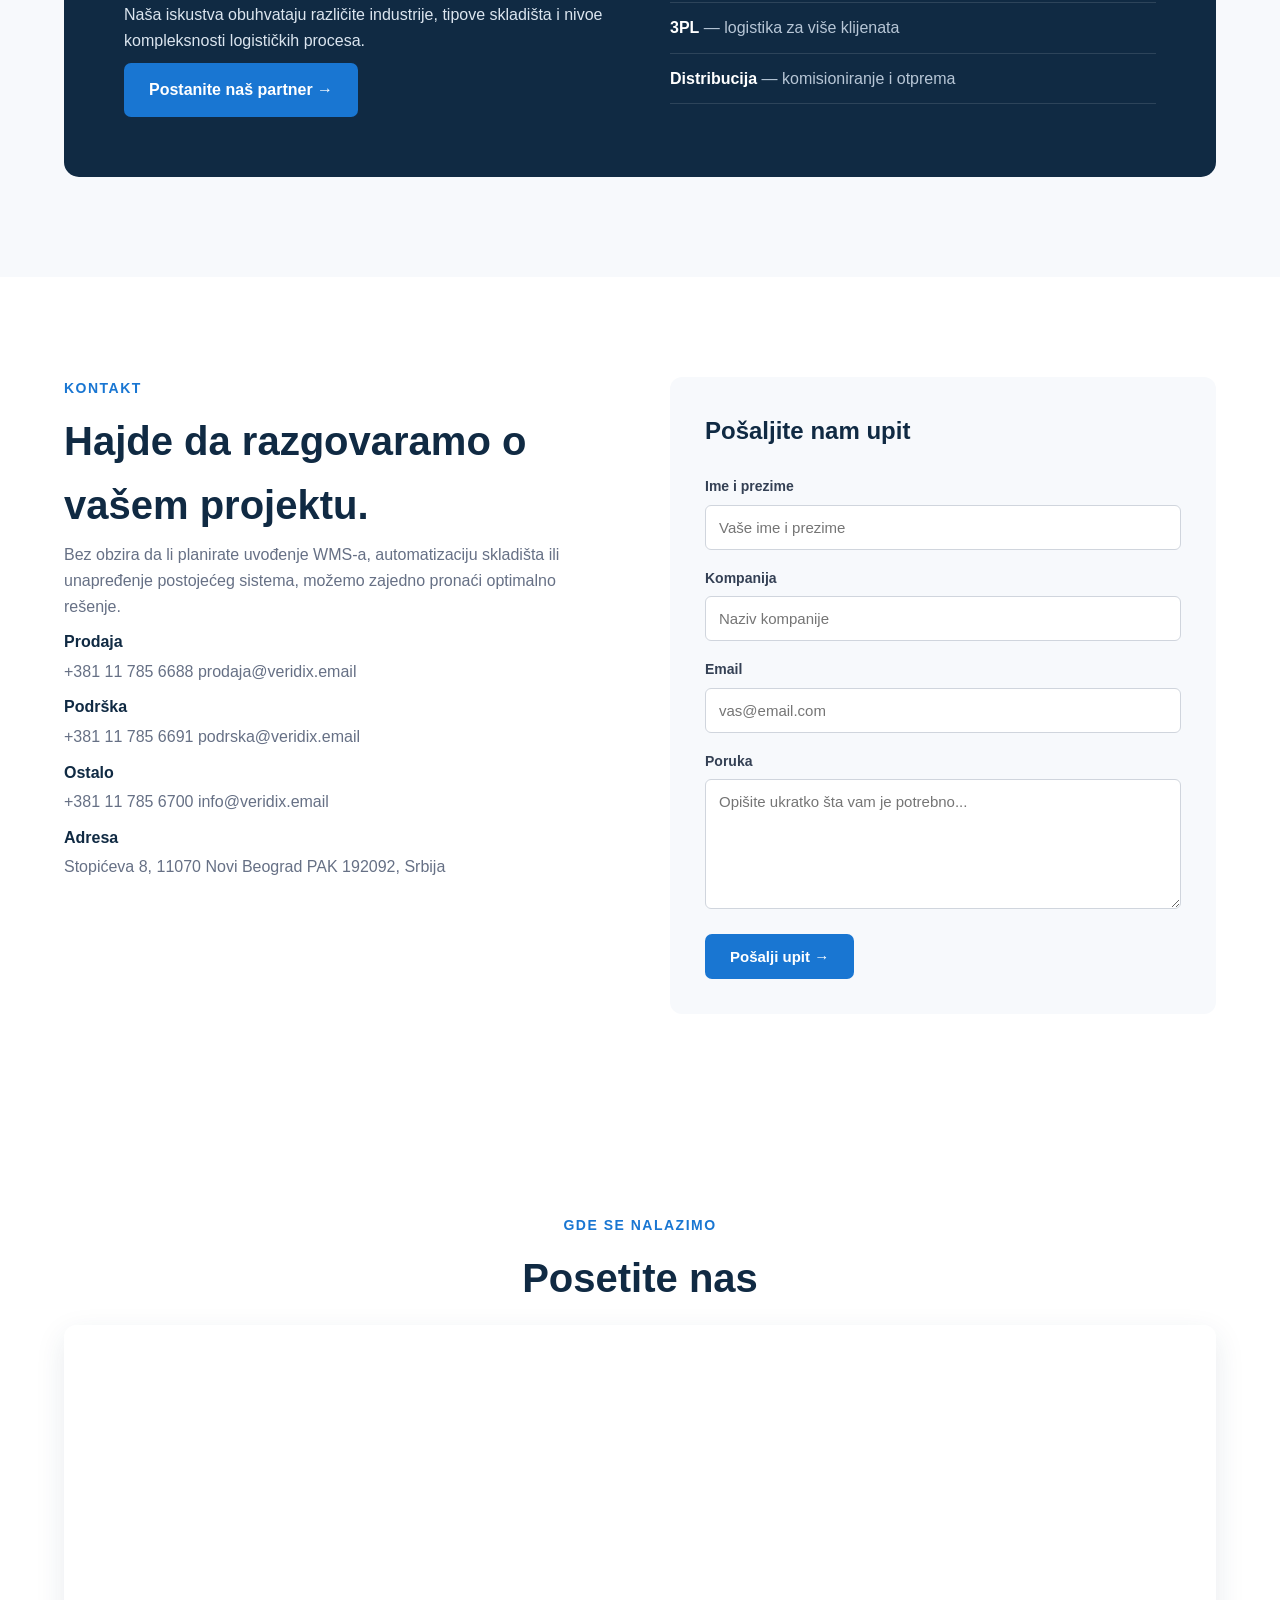
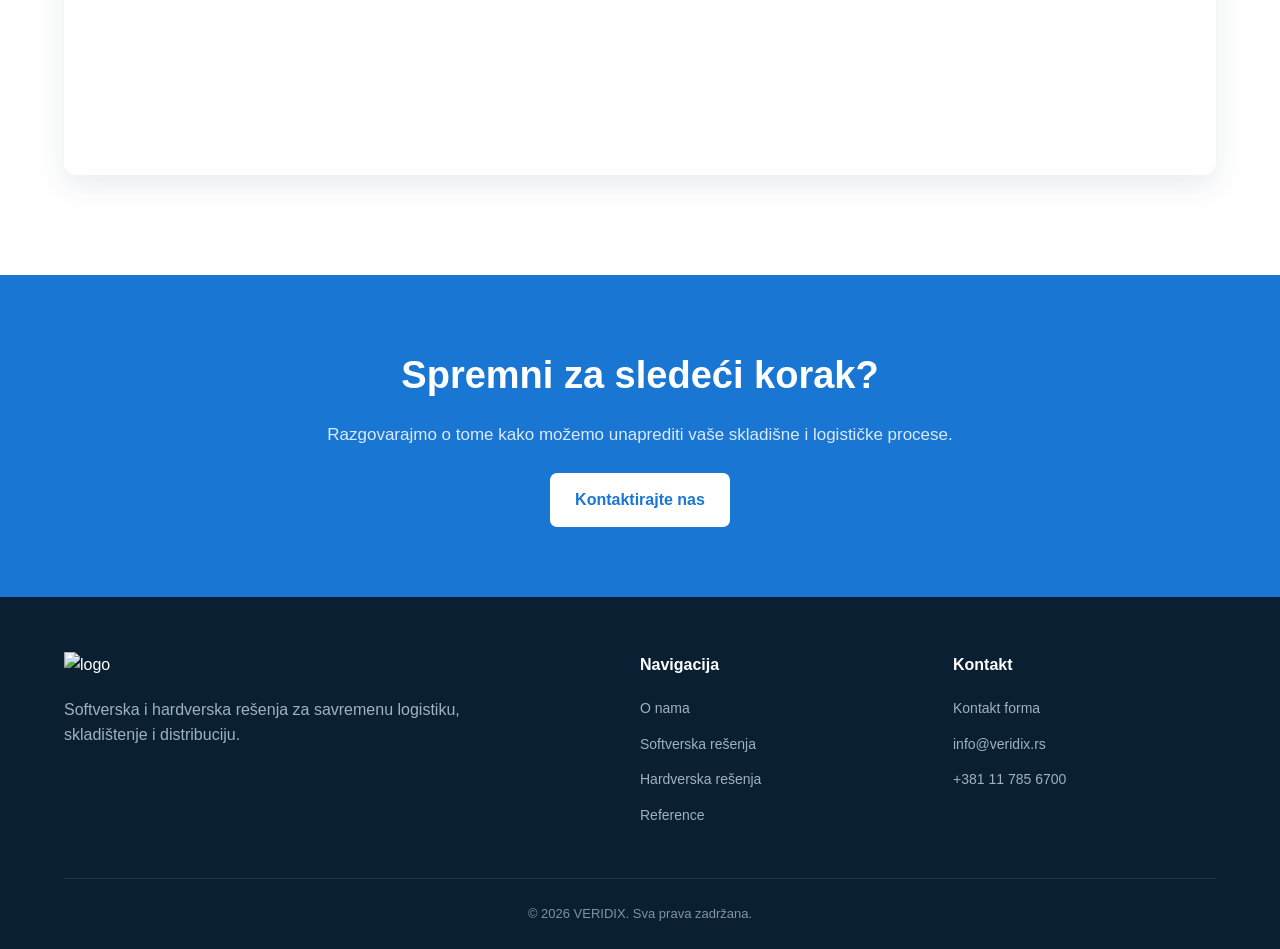
==== commit d826f93b: "Update index.html" ====
--- a/index.html
+++ b/index.html
@@ -995,7 +995,7 @@
      PARTNERI
 ===================================================== -->
 
-<section id="partners" class="partners">
+<section class="partners" id="partneri">
 
     <div class="container">
 
@@ -1006,12 +1006,12 @@
             </div>
 
             <h2>
-                Tehnologija iz pouzdanih ruku
+                Tehnologije koje poznajemo i implementiramo
             </h2>
 
             <p>
-                Sarađujemo sa vodećim proizvođačima softvera
-                i hardvera za logistiku.
+                Sarađujemo sa vodećim proizvođačima softvera, hardvera
+                i mrežne infrastrukture za logistiku i proizvodnju.
             </p>
 
         </div>
@@ -1019,37 +1019,82 @@
 
         <div class="partner-grid">
 
-            <div class="partner">
-                PARTNER 01
-            </div>
-
-            <div class="partner">
-                PARTNER 02
-            </div>
-
-            <div class="partner">
-                PARTNER 03
-            </div>
-
-            <div class="partner">
-                PARTNER 04
-            </div>
-
-            <div class="partner">
-                PARTNER 05
-            </div>
-
-            <div class="partner">
-                PARTNER 06
-            </div>
-
-            <div class="partner">
-                PARTNER 07
-            </div>
-
-            <div class="partner">
-                PARTNER 08
-            </div>
+            <!-- MICROSOFT -->
+            <a class="partner"
+               href="https://www.microsoft.com/"
+               target="_blank"
+               rel="noopener noreferrer"
+               aria-label="Microsoft">
+
+                <img src="img/partners/microsoft.png"
+                     alt="Microsoft">
+
+            </a>
+
+
+            <!-- ZEBRA -->
+            <a class="partner"
+               href="https://www.zebra.com/"
+               target="_blank"
+               rel="noopener noreferrer"
+               aria-label="Zebra Technologies">
+
+                <img src="img/partners/zebra.png"
+                     alt="Zebra Technologies">
+
+            </a>
+
+
+            <!-- NEWLAND -->
+            <a class="partner"
+               href="https://www.newland-idc.com/"
+               target="_blank"
+               rel="noopener noreferrer"
+               aria-label="Newland">
+
+                <img src="img/partners/newland.png"
+                     alt="Newland">
+
+            </a>
+
+
+            <!-- EXTREME NETWORKS -->
+            <a class="partner"
+               href="https://www.extremenetworks.com/"
+               target="_blank"
+               rel="noopener noreferrer"
+               aria-label="Extreme Networks">
+
+                <img src="img/partners/extreme.png"
+                     alt="Extreme Networks">
+
+            </a>
+
+
+            <!-- MANTIS -->
+            <a class="partner"
+               href="https://www.mantis.group/"
+               target="_blank"
+               rel="noopener noreferrer"
+               aria-label="Mantis">
+
+                <img src="img/partners/mantis.png"
+                     alt="Mantis">
+
+            </a>
+
+
+            <!-- TOOLSGROUP -->
+            <a class="partner"
+               href="https://www.toolsgroup.com/"
+               target="_blank"
+               rel="noopener noreferrer"
+               aria-label="ToolsGroup">
+
+                <img src="img/partners/toolsgroup.png"
+                     alt="ToolsGroup">
+
+            </a>
 
         </div>
 
--- a/css/style.css
+++ b/css/style.css
@@ -855,113 +855,175 @@
 /* =====================================================
    IZAZOVI I REŠENJA
 ===================================================== */
+
+.challenge-solution {
+    width: 90%;
+    max-width: 1120px;
+    margin: 0 auto;
+}
+
+
+/* =====================================================
+   HEADER SEKCIJE
+===================================================== */
+
 .challenge-solution-header {
-    display: grid;
-    grid-template-columns: 0.9fr 1.1fr;
-    gap: 50px;
-    align-items: end;
+    display: flex;
+    flex-direction: column;
+    align-items: center;
+    text-align: center;
+
     margin-bottom: 35px;
 }
 
-.challenge-solution {
-    width: min(1120px, calc(100% - 40px));
-    margin: 45px auto 0;
-}
-
-
-
-/* Header */
-
-.challenge-solution-header {
-    display: grid;
-    grid-template-columns: 1fr 1fr;
-    gap: 60px;
-    align-items: end;
-    margin-bottom: 35px;
-}
-
 .challenge-solution-header h3 {
-    margin: 10px 0 0;
+    margin: 10px 0 12px;
+
     font-size: 32px;
     line-height: 1.2;
     font-weight: 700;
-    color: #111827;
+
+    color: #102a43;
 }
 
 .challenge-solution-header p {
-    margin: 0;
-    max-width: 520px;
-    color: #6b7280;
+    max-width: 720px;
+
+    margin: 0 auto;
+
+    color: #667085;
+
     font-size: 16px;
     line-height: 1.7;
 }
 
 
-/* Tabela */
+/* =====================================================
+   TABELA
+===================================================== */
 
 .challenge-table {
     width: 100%;
-    border: 1px solid #e5e7eb;
-    border-radius: 16px;
+
+    background: #ffffff;
+
+    border: 1px solid #dfe6ee;
+    border-radius: 14px;
+
     overflow: hidden;
-    background: #ffffff;
-}
-
-
-/* Red */
+
+    box-shadow:
+        0 12px 30px rgba(16, 42, 67, 0.07);
+}
+
+
+/* =====================================================
+   RED
+===================================================== */
 
 .challenge-row {
     display: grid;
+
     grid-template-columns: 1fr 1fr;
 }
 
 
-/* Zaglavlje */
+/* =====================================================
+   ZAGLAVLJE
+===================================================== */
 
 .challenge-heading {
-    background: #f8fafc;
-    border-bottom: 1px solid #e5e7eb;
+    background: #f1f6fb;
+
+    border-bottom: 2px solid #d6e3f0;
 }
 
 .challenge-heading > div {
-    padding: 18px 28px;
+    padding: 17px 28px;
+
     font-size: 12px;
-    font-weight: 700;
-    letter-spacing: 0.08em;
+    font-weight: 800;
+
+    letter-spacing: 0.1em;
+
     color: #1976d2;
-}
-
-.challenge-heading > div + div {
-    border-left: 1px solid #e5e7eb;
-}
-
-
-/* Ćelije */
+
+    text-transform: uppercase;
+}
+
+
+/* jaka vertikalna linija između kolona */
+
+.challenge-heading > div:first-child {
+    border-right: 1px solid #d6e3f0;
+}
+
+
+/* =====================================================
+   ĆELIJE
+===================================================== */
 
 .challenge,
 .solution {
-    padding: 25px 28px;
-    min-height: 115px;
-}
+    padding: 27px 30px;
+
+    min-height: 125px;
+}
+
+
+/* LEVA KOLONA */
 
 .challenge {
     background: #ffffff;
-}
+
+    border-right: 1px solid #e1e8f0;
+}
+
+
+/* DESNA KOLONA */
 
 .solution {
-    background: #f8fbff;
-    border-left: 1px solid #e5e7eb;
-}
-
-
-/* Naslovi */
+    background: #f7fbff;
+}
+
+
+/* =====================================================
+   VIZUELNI AKCENAT NA REŠENJE
+===================================================== */
+
+.solution {
+    position: relative;
+}
+
+.solution::before {
+    content: "";
+
+    position: absolute;
+
+    left: 0;
+    top: 18px;
+    bottom: 18px;
+
+    width: 3px;
+
+    background: #1976d2;
+
+    border-radius: 0 3px 3px 0;
+}
+
+
+/* =====================================================
+   NASLOVI
+===================================================== */
 
 .challenge strong,
 .solution strong {
     display: block;
+
     margin-bottom: 8px;
+
     font-size: 17px;
-    line-height: 1.35;
+    line-height: 1.4;
     font-weight: 700;
 }
 
@@ -974,21 +1036,27 @@
 }
 
 
-/* Opis */
+/* =====================================================
+   OPIS
+===================================================== */
 
 .challenge span,
 .solution span {
     display: block;
+
     font-size: 14px;
     line-height: 1.65;
-    color: #6b7280;
-}
-
-
-/* Razdelnik između redova */
+
+    color: #667085;
+}
+
+
+/* =====================================================
+   RAZDELNICI IZMEĐU REDOVA
+===================================================== */
 
 .challenge-row:not(.challenge-heading) {
-    border-bottom: 1px solid #e5e7eb;
+    border-bottom: 1px solid #e5eaf0;
 }
 
 .challenge-row:last-child {
@@ -996,10 +1064,20 @@
 }
 
 
-/* Hover efekat */
+/* =====================================================
+   HOVER
+===================================================== */
+
+.challenge-row:not(.challenge-heading) {
+    transition: background 0.2s ease;
+}
+
+.challenge-row:not(.challenge-heading):hover .challenge {
+    background: #fbfdff;
+}
 
 .challenge-row:not(.challenge-heading):hover .solution {
-    background: #f1f7ff;
+    background: #eef6ff;
 }
 
 .challenge-row:not(.challenge-heading):hover .challenge strong {
@@ -1014,12 +1092,11 @@
 @media (max-width: 800px) {
 
     .challenge-solution {
-        margin-top: 50px;
+        width: calc(100% - 30px);
+        margin: 0 auto;
     }
 
     .challenge-solution-header {
-        grid-template-columns: 1fr;
-        gap: 20px;
         margin-bottom: 25px;
     }
 
@@ -1027,12 +1104,18 @@
         font-size: 27px;
     }
 
+    /* Na telefonu ide jedno ispod drugog */
     .challenge-row {
         grid-template-columns: 1fr;
     }
 
+    /*
+       Zaglavlje ostaje IZAZOVI | REŠENJA
+       da odmah bude jasno šta tabela predstavlja
+    */
     .challenge-heading {
         display: grid;
+
         grid-template-columns: 1fr 1fr;
     }
 
@@ -1042,40 +1125,38 @@
 
     .challenge,
     .solution {
-        padding: 20px;
+        padding: 21px 20px;
+
         min-height: auto;
     }
 
+    /* uklanjamo desktop vertikalnu liniju */
+    .challenge {
+        border-right: none;
+    }
+
+    /* razdvajanje izazova i rešenja na telefonu */
     .solution {
-        border-left: none;
-        border-top: 1px dashed #dbe3ec;
-    }
-
-}
-
-/* =====================================================
-   UŽA ŠIRINA ZA IZAZOVE I REŠENJA
-===================================================== */
-
-.challenge-solution {
-    max-width: 1120px;
-    margin: 70px auto 0;
-}
-
-.challenge-solution-header {
-    grid-template-columns: 0.9fr 1.1fr;
-    gap: 50px;
-}
-
-.challenge-table {
-    width: 100%;
-}
+        border-top: 1px dashed #cfdbe8;
+    }
+
+    /* plava linija ostaje levo */
+    .solution::before {
+        top: 15px;
+        bottom: 15px;
+    }
+}
+
 
 /* =====================================================
    SMALL MOBILE
 ===================================================== */
 
 @media (max-width: 500px) {
+
+    .challenge-solution {
+        width: calc(100% - 24px);
+    }
 
     .challenge-solution-header h3 {
         font-size: 24px;
@@ -1087,6 +1168,7 @@
 
     .challenge-heading > div {
         padding: 13px 15px;
+
         font-size: 11px;
     }
 
@@ -1105,7 +1187,6 @@
         font-size: 13px;
         line-height: 1.6;
     }
-
 }
 
 /* =====================================================
